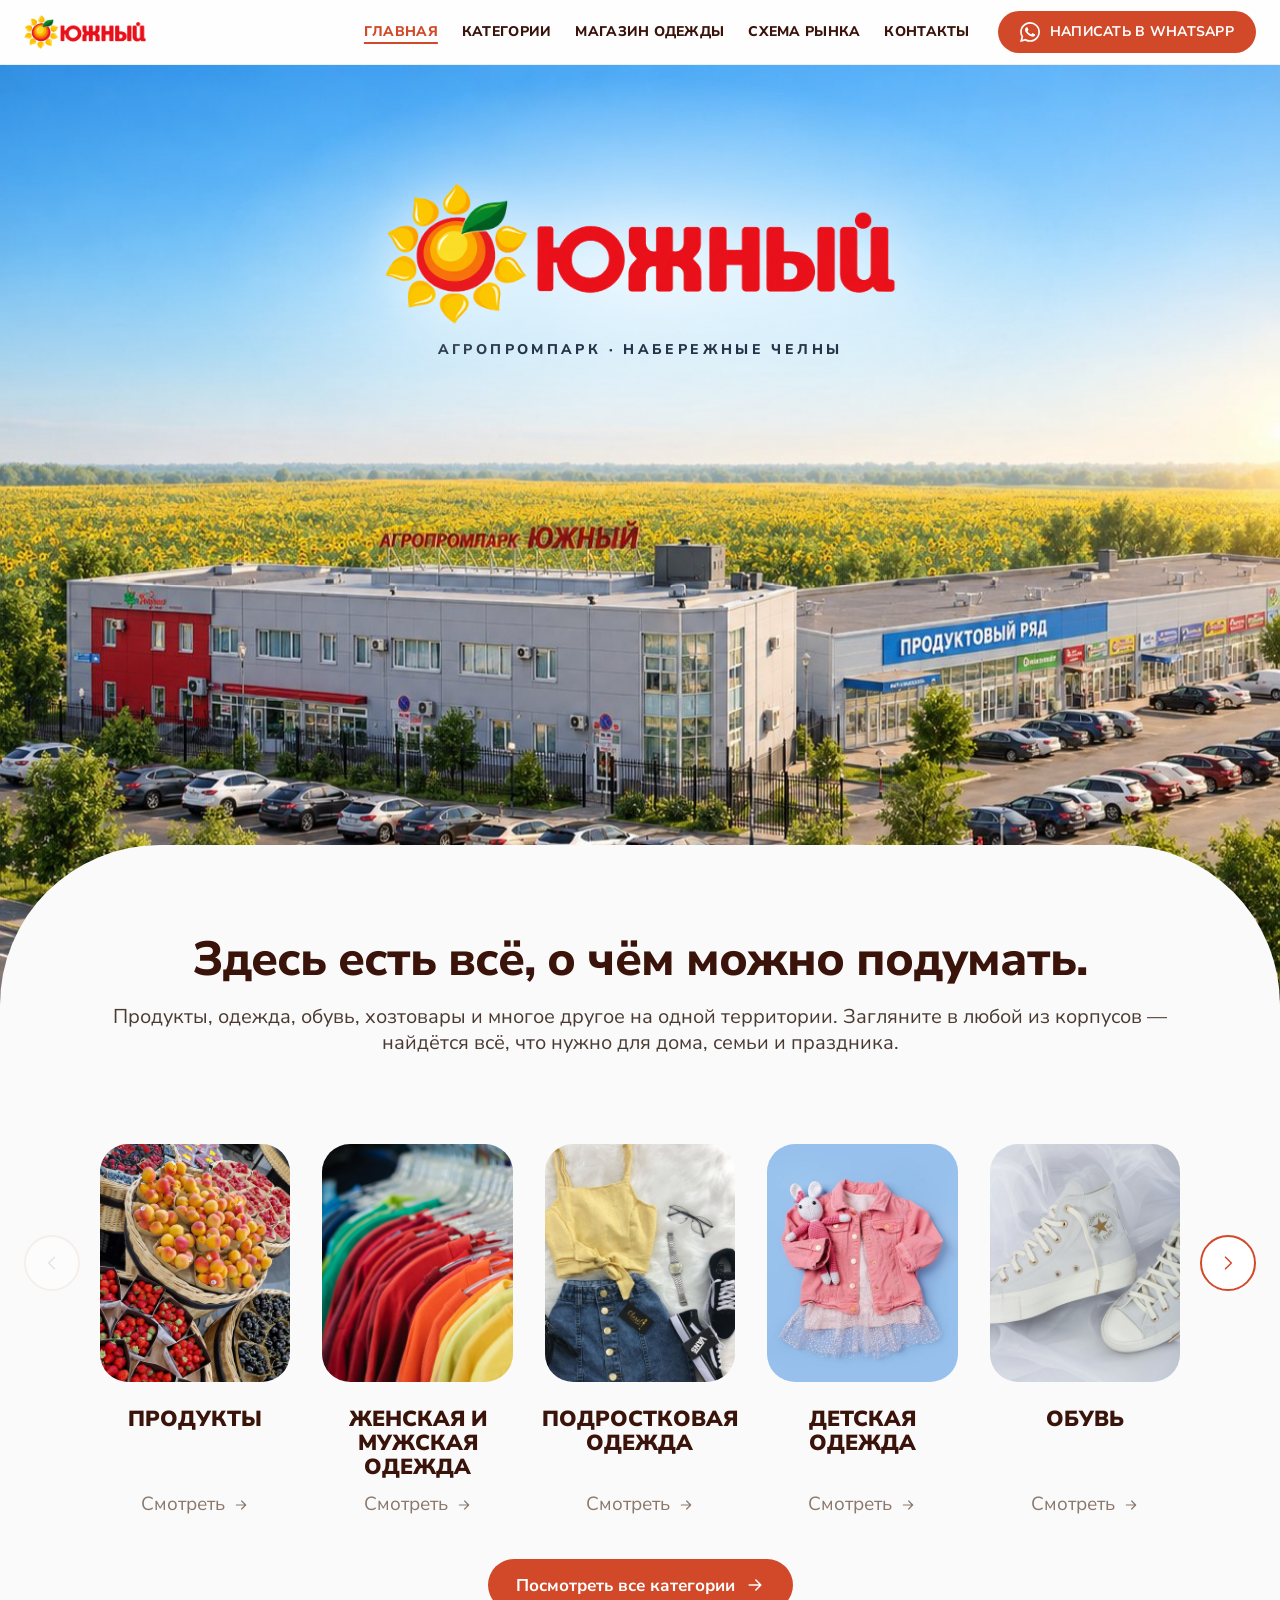
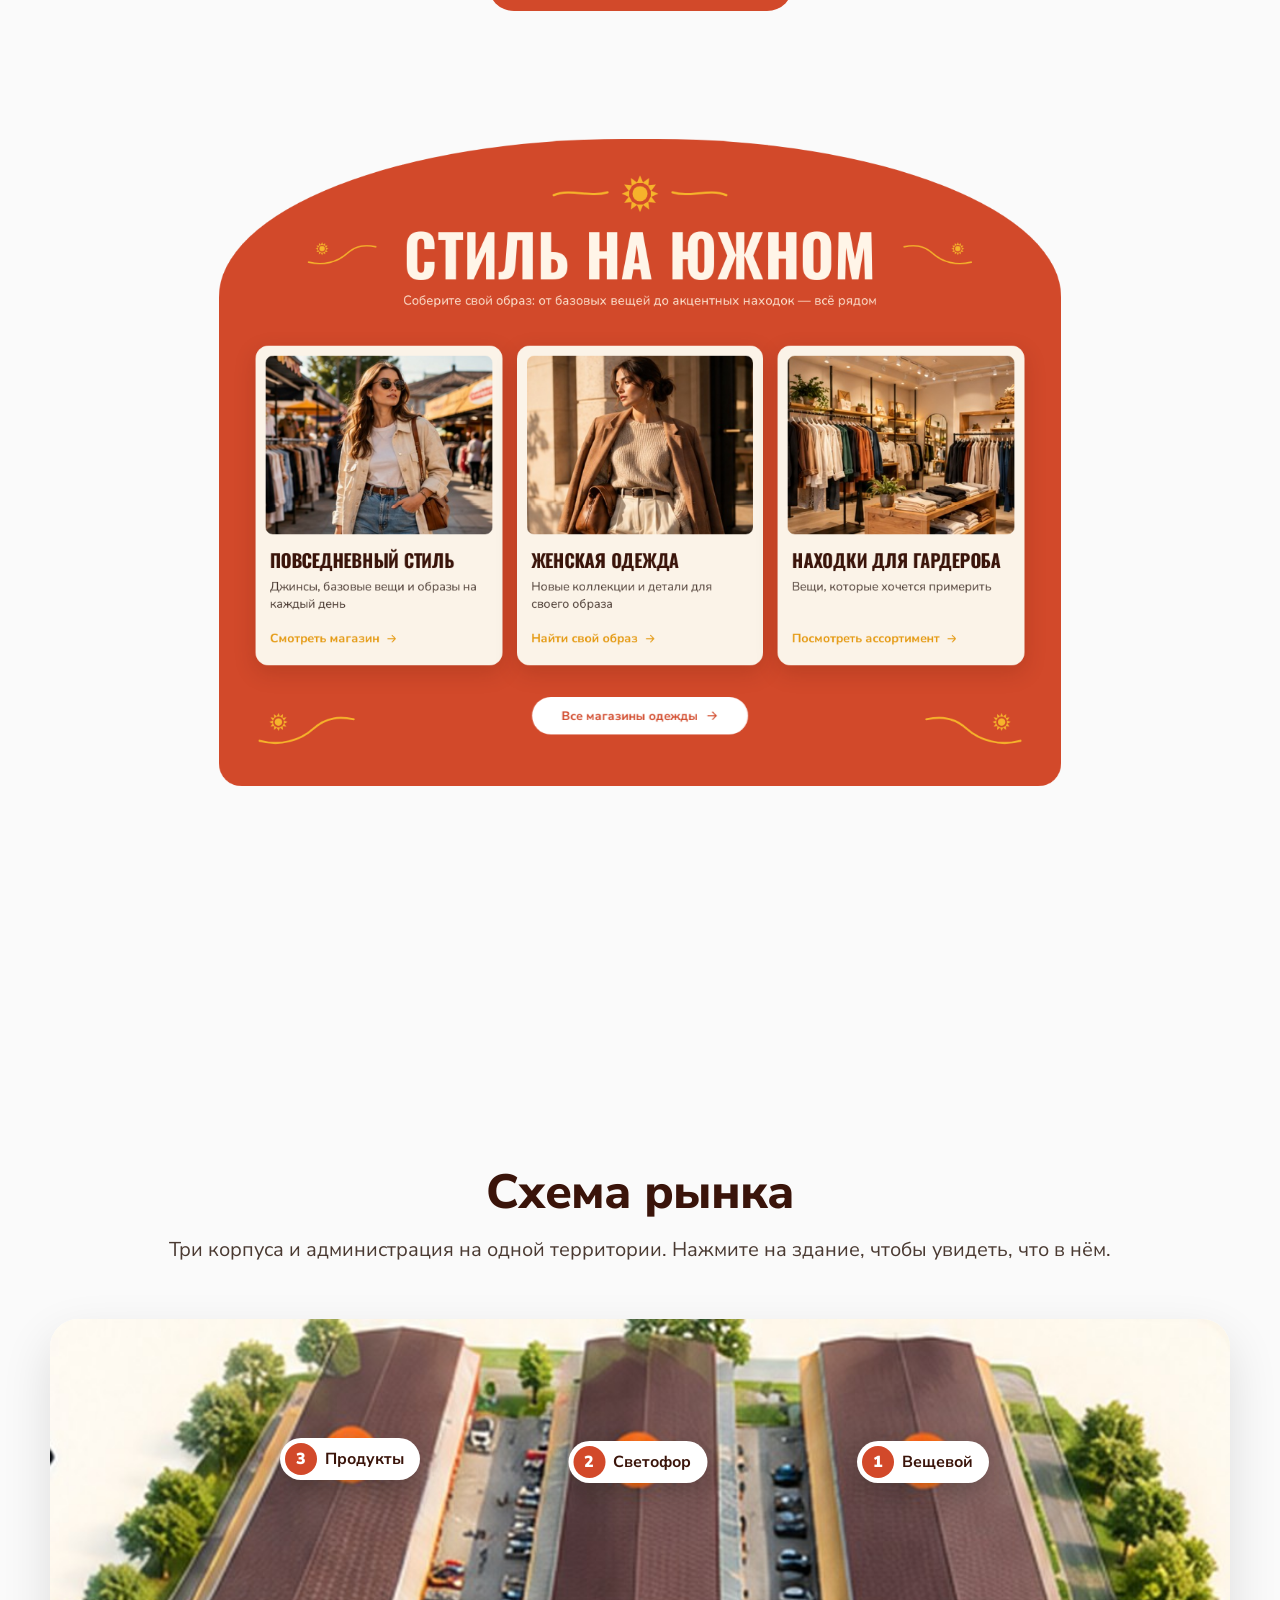
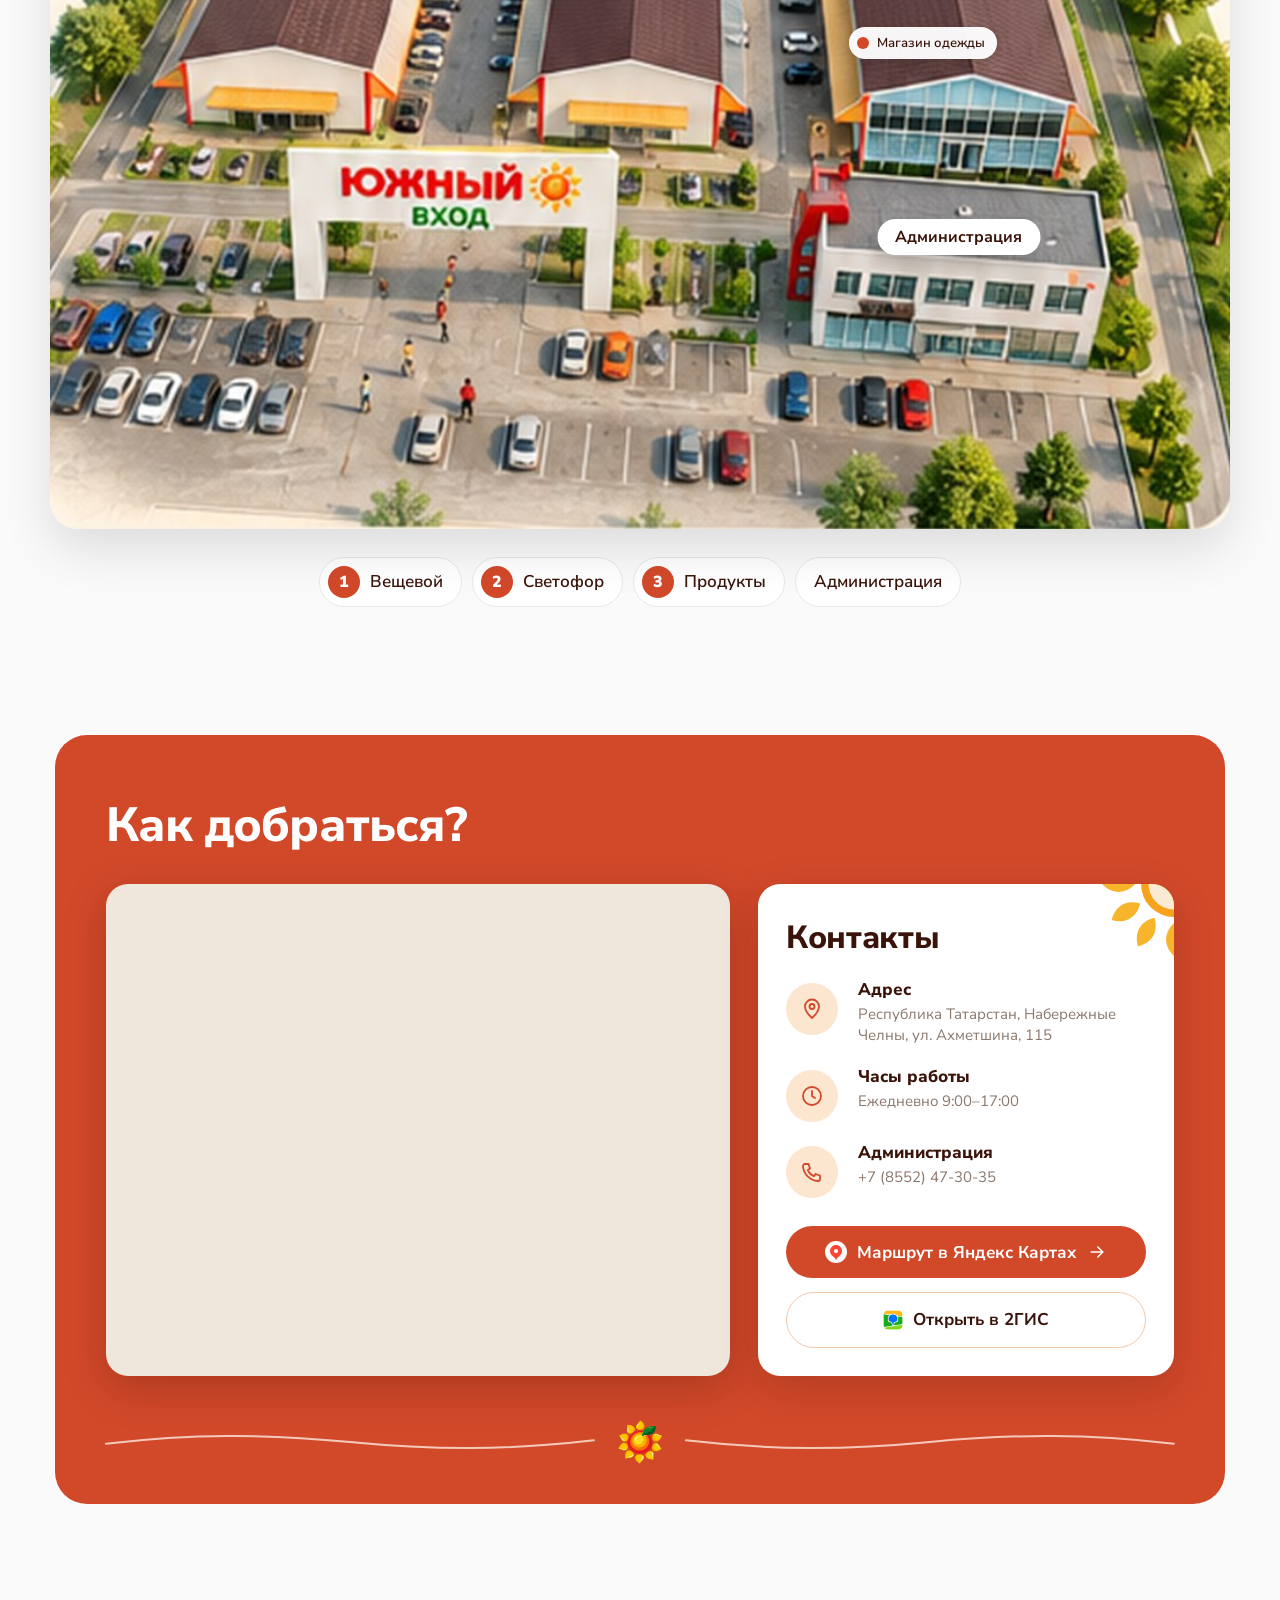
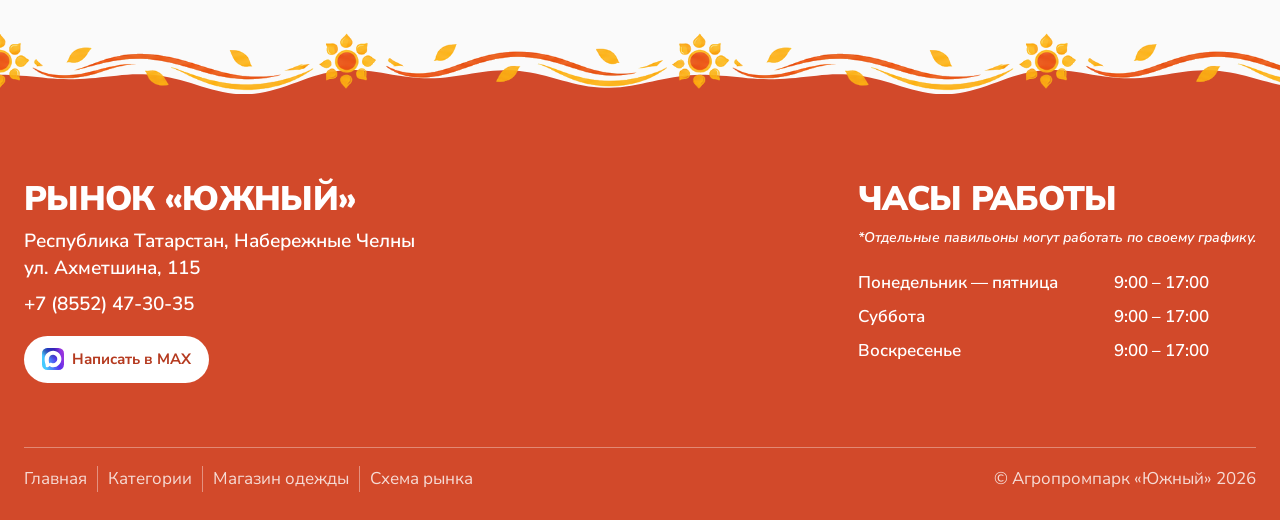
==== index.html @ 0c0ca382 "Сайт рынка «Южный»: главная, категории, магазин одежды Co-Authored-By: Claude Opus 5.5 <noreply@anth" ====
<!doctype html>
<html lang="ru" class="no-js">
<head>
  <meta charset="utf-8">
  <meta name="viewport" content="width=device-width, initial-scale=1, viewport-fit=cover">
  <title>Рынок «Южный» — Набережные Челны</title>
  <meta name="description" content="Агропромпарк «Южный»: продукты, одежда, обувь и хозтовары. Набережные Челны, ул. Ахметшина, 115. Ежедневно 9:00–17:00.">
  <meta name="theme-color" content="#FFFFFF">
  <link rel="icon" href="assets/img/favicon.png">
  <link rel="preconnect" href="https://fonts.googleapis.com">
  <link rel="preconnect" href="https://fonts.gstatic.com" crossorigin>
  <link href="https://fonts.googleapis.com/css2?family=Nunito+Sans:wght@400;600;700;800;900&family=Oswald:wght@600;700&display=swap" rel="stylesheet">
  <link rel="stylesheet" href="assets/css/style.css">
  <link rel="stylesheet" href="assets/css/mh.css">
</head>
<body data-page="index">

<svg width="0" height="0" style="position:absolute" aria-hidden="true">
  <symbol id="i-pin" viewBox="0 0 24 24"><path d="M12 21s-7-6.2-7-11.5A7 7 0 0 1 19 9.5C19 14.8 12 21 12 21Z"/><circle cx="12" cy="9.5" r="2.5"/></symbol>
  <symbol id="i-clock" viewBox="0 0 24 24"><circle cx="12" cy="12" r="9"/><path d="M12 7v5l3 2"/></symbol>
  <symbol id="i-phone" viewBox="0 0 24 24"><path d="M5 4h3.5l1.5 4.5-2.2 1.4a11 11 0 0 0 6.3 6.3l1.4-2.2L20 15.5V19a2 2 0 0 1-2 2A16 16 0 0 1 3 6a2 2 0 0 1 2-2Z"/></symbol>
  <symbol id="i-menu" viewBox="0 0 24 24"><path d="M4 7h16M4 12h16M4 17h16"/></symbol>
  <symbol id="i-close" viewBox="0 0 24 24"><path d="M6 6l12 12M18 6 6 18"/></symbol>
  <symbol id="i-hanger" viewBox="0 0 24 24"><path d="M12 7.5a2 2 0 1 1 2-2c0 1.2-2 1.6-2 3.2v.3M12 9l-8.4 6.3a1.5 1.5 0 0 0 .9 2.7h15a1.5 1.5 0 0 0 .9-2.7L12 9Z"/></symbol>
  <symbol id="i-arrow" viewBox="0 0 24 24"><path d="M5 12h14M13 6l6 6-6 6"/></symbol>
  <symbol id="i-route" viewBox="0 0 24 24"><circle cx="6" cy="18" r="2.5"/><circle cx="18" cy="6" r="2.5"/><path d="M8.5 18H15a3 3 0 0 0 0-6H9a3 3 0 0 1 0-6h6.5"/></symbol>
  <symbol id="i-chev-l" viewBox="0 0 24 24"><path d="M15 5l-7 7 7 7"/></symbol>
  <symbol id="i-chev-r" viewBox="0 0 24 24"><path d="M9 5l7 7-7 7"/></symbol>
  <symbol id="i-chev-d" viewBox="0 0 24 24"><path d="M5 9l7 7 7-7"/></symbol>
  <symbol id="i-tape" viewBox="0 0 24 24"><path d="M3 9a6 4 0 0 1 12 0v6H9a6 4 0 0 1-6-4V9Z"/><ellipse cx="9" cy="9" rx="2.5" ry="1.5"/><path d="M15 12h6v3h-6M18 12v1.5"/></symbol>
  <symbol id="i-calendar" viewBox="0 0 24 24"><rect x="3.5" y="5" width="17" height="15" rx="3"/><path d="M3.5 10h17M8 3v4M16 3v4M9.5 15l2 2 3.5-3.5"/></symbol>
  <symbol id="i-wa" viewBox="0 0 24 24"><path d="M17.47 14.38c-.3-.15-1.76-.87-2.03-.97-.27-.1-.47-.15-.67.15-.2.3-.77.97-.94 1.16-.17.2-.35.22-.64.08-.3-.15-1.26-.47-2.39-1.48-.88-.79-1.48-1.76-1.65-2.06-.17-.3-.02-.46.13-.6.13-.14.3-.35.45-.52.15-.18.2-.3.3-.5.1-.2.05-.37-.03-.52-.07-.15-.67-1.61-.92-2.2-.24-.58-.49-.5-.67-.51h-.57c-.2 0-.52.07-.8.37-.27.3-1.04 1.02-1.04 2.48s1.07 2.88 1.21 3.07c.15.2 2.1 3.2 5.08 4.49.71.3 1.26.49 1.7.63.71.22 1.36.2 1.87.12.57-.09 1.76-.72 2-1.42.25-.69.25-1.29.18-1.41-.08-.13-.27-.2-.57-.35M12.05 21.79h-.01a9.87 9.87 0 0 1-5.03-1.38l-.36-.21-3.74.98 1-3.65-.24-.37a9.86 9.86 0 0 1-1.51-5.26c0-5.45 4.44-9.88 9.89-9.88 2.64 0 5.12 1.03 6.99 2.9a9.83 9.83 0 0 1 2.89 6.99c0 5.45-4.44 9.88-9.88 9.88m8.41-18.3A11.82 11.82 0 0 0 12.05 0C5.5 0 .16 5.34.16 11.89c0 2.1.55 4.14 1.59 5.95L.06 24l6.3-1.65a11.88 11.88 0 0 0 5.68 1.45h.01c6.55 0 11.89-5.34 11.89-11.9 0-3.17-1.24-6.16-3.48-8.4Z"/></symbol>
  <!-- Орнамент «солнце + волна» для блока «Стиль на Южном» -->
  <symbol id="d-sun-s" viewBox="-20 -20 40 40"><g fill="currentColor"><circle r="7"/><g id="d-ray"><path d="M0-17 3-10h-6Z"/></g><use href="#d-ray" transform="rotate(30)"/><use href="#d-ray" transform="rotate(60)"/><use href="#d-ray" transform="rotate(90)"/><use href="#d-ray" transform="rotate(120)"/><use href="#d-ray" transform="rotate(150)"/><use href="#d-ray" transform="rotate(180)"/><use href="#d-ray" transform="rotate(210)"/><use href="#d-ray" transform="rotate(240)"/><use href="#d-ray" transform="rotate(270)"/><use href="#d-ray" transform="rotate(300)"/><use href="#d-ray" transform="rotate(330)"/></g></symbol>
<symbol id="d-cz-sun" viewBox="-100 -100 200 200"><circle r="44" fill="#F7A21B"/><circle r="34" fill="#FBEAD3"/><path id="cz-p" d="M0-96c13 12 15 30 0 44-15-14-13-32 0-44Z" fill="#F7B52B"/><use href="#cz-p" transform="rotate(30)"/><use href="#cz-p" transform="rotate(60)"/><use href="#cz-p" transform="rotate(90)"/><use href="#cz-p" transform="rotate(120)"/><use href="#cz-p" transform="rotate(150)"/><use href="#cz-p" transform="rotate(180)"/><use href="#cz-p" transform="rotate(210)"/><use href="#cz-p" transform="rotate(240)"/><use href="#cz-p" transform="rotate(270)"/><use href="#cz-p" transform="rotate(300)"/><use href="#cz-p" transform="rotate(330)"/></symbol>
  <symbol id="d-orn-top" viewBox="0 0 260 80"><g fill="none" stroke="currentColor" stroke-width="3" stroke-linecap="round"><path d="M10 42c25-10 50 4 75-4"/><path d="M175 38c25 8 50-6 75 4"/></g><use href="#d-sun-s" x="100" y="10" width="60" height="60"/></symbol>
  <symbol id="d-orn-side" viewBox="0 0 160 60"><path d="M10 48c30 8 60 0 80-18s40-18 60-14" fill="none" stroke="currentColor" stroke-width="3" stroke-linecap="round"/><use href="#d-sun-s" x="22" y="4" width="32" height="32"/></symbol>
</svg>
<!-- Шапка как у Markthal: белая полоса, логотип на плашке свисает вниз, меню капсом, одна оранжевая кнопка -->
<header class="mh-header">
  <div class="mh-bar">
    <a class="mh-logo" href="index.html" aria-label="Рынок «Южный» — на главную"><img src="assets/img/logo.png" alt="Южный" width="1200" height="335"></a>
    <nav class="mh-nav" aria-label="Основное меню">
      <a href="index.html" data-page="index">Главная</a>
      <a href="kategorii.html" data-page="kategorii">Категории</a>
      <a href="magazin.html" data-page="magazin">Магазин одежды</a>
      <a href="index.html#shema">Схема рынка</a>
      <a href="#kontakty">Контакты</a>
    </nav>
    <a class="mh-btn mh-btn-orange mh-header-cta" data-wa href="#"><svg class="i i-fill"><use href="#i-wa"/></svg>Написать в WhatsApp</a>
    <button class="burger" type="button" aria-label="Открыть меню" aria-expanded="false" aria-controls="menu"><svg class="i"><use href="#i-menu"/></svg></button>
  </div>
</header>

<div class="menu" id="menu" aria-hidden="true">
  <div class="menu-panel">
    <div class="menu-top">
      <a class="logo" href="index.html"><img src="assets/img/logo.png" alt="Южный" width="1200" height="335"></a>
      <button class="burger" style="display:grid" type="button" data-close aria-label="Закрыть меню"><svg class="i"><use href="#i-close"/></svg></button>
    </div>
    <nav aria-label="Меню">
      <a href="index.html" data-page="index">Главная</a>
      <a href="kategorii.html" data-page="kategorii">Категории</a>
      <a href="magazin.html" data-page="magazin">Магазин одежды</a>
      <a href="index.html#shema">Схема рынка</a>
      <a href="#kontakty">Контакты</a>
    </nav>
    <a class="mh-btn mh-btn-orange" data-wa href="#"><svg class="i i-fill"><use href="#i-wa"/></svg>Написать в WhatsApp</a>
  </div>
</div>
<main>
  <!-- Хиро 800px, как у Markthal -->
  <section class="mh-hero">
    <h1 class="sr-only">Рынок «Южный» — Набережные Челны</h1>
    <img src="assets/img/hero.jpg" alt="Агропромпарк «Южный»: здания рынка, парковка и поле подсолнухов" width="1254" height="1254" fetchpriority="high">
    <div class="mh-hero-content">
      <img class="mh-hero-logo" src="assets/img/logo.png" alt="Рынок «Южный»" width="1200" height="335">
      <p class="mh-hero-caption">Агропромпарк · Набережные Челны</p>
    </div>
  </section>

  <!-- Белый лист с закруглёнными краями наезжает на фото -->
  <div class="mh-sheet">
    <section class="mh-intro">
      <h2 class="mh-title">Здесь есть всё, о чём можно подумать.</h2>
      <p class="mh-lead">Продукты, одежда, обувь, хозтовары и многое другое на одной территории. Загляните в любой из корпусов — найдётся всё, что нужно для дома, семьи и праздника. <!-- TODO: заменить текст-заглушку --></p>
    </section>

    <!-- Категории: 5 в ряд, на телефоне — карусель со счётчиком -->
    <section class="mh-cats-wrap">
      <div class="mh-cats-row">
        <button class="mh-round mh-side mh-side-l" type="button" data-mh-prev aria-label="Назад"><svg class="i"><use href="#i-chev-l"/></svg></button>
        <div class="mh-cats" data-mh-carousel>
          <a class="mh-cat" href="kategorii.html"><span class="mh-cat-img"><img src="assets/img/cat/produkty.jpg" alt="" loading="lazy"></span><b>Продукты</b><small>Смотреть<svg class="i"><use href="#i-arrow"/></svg></small></a>
          <a class="mh-cat" href="magazin.html"><span class="mh-cat-img"><img src="assets/img/cat/odezhda.jpg" alt="" loading="lazy"></span><b>Женская и мужская одежда</b><small>Смотреть<svg class="i"><use href="#i-arrow"/></svg></small></a>
          <a class="mh-cat" href="kategorii.html"><span class="mh-cat-img"><img src="assets/img/cat/podrostkovaya.jpg" alt="" loading="lazy"></span><b>Подростковая одежда</b><small>Смотреть<svg class="i"><use href="#i-arrow"/></svg></small></a>
          <a class="mh-cat" href="kategorii.html"><span class="mh-cat-img"><img src="assets/img/cat/detskaya.jpg" alt="" loading="lazy"></span><b>Детская одежда</b><small>Смотреть<svg class="i"><use href="#i-arrow"/></svg></small></a>
          <a class="mh-cat" href="kategorii.html"><span class="mh-cat-img"><img src="assets/img/cat/obuv.jpg" alt="" loading="lazy"></span><b>Обувь</b><small>Смотреть<svg class="i"><use href="#i-arrow"/></svg></small></a>
          <a class="mh-cat" href="kategorii.html"><span class="mh-cat-img"><img src="assets/img/cat/tyuli.jpg" alt="" loading="lazy"></span><b>Тюли и шторы</b><small>Смотреть<svg class="i"><use href="#i-arrow"/></svg></small></a>
          <a class="mh-cat" href="kategorii.html"><span class="mh-cat-img"><img src="assets/img/cat/hoztovary.jpg" alt="" loading="lazy"></span><b>Хозтовары и бытовая химия</b><small>Смотреть<svg class="i"><use href="#i-arrow"/></svg></small></a>
          <a class="mh-cat" href="kategorii.html"><span class="mh-cat-img"><img src="assets/img/cat/elektro.jpg" alt="" loading="lazy"></span><b>Электроника</b><small>Смотреть<svg class="i"><use href="#i-arrow"/></svg></small></a>
          <a class="mh-cat" href="kategorii.html"><span class="mh-cat-img"><img src="assets/img/cat/instrumenty.jpg" alt="" loading="lazy"></span><b>Инструменты</b><small>Смотреть<svg class="i"><use href="#i-arrow"/></svg></small></a>
          <a class="mh-cat" href="kategorii.html"><span class="mh-cat-img"><img src="assets/img/cat/voentorg.jpg" alt="" loading="lazy"></span><b>Военторг</b><small>Смотреть<svg class="i"><use href="#i-arrow"/></svg></small></a>
          <a class="mh-cat" href="kategorii.html"><span class="mh-cat-img"><img src="assets/img/cat/turetskoe.jpg" alt="" loading="lazy"></span><b>Турецкая бытовая химия</b><small>Смотреть<svg class="i"><use href="#i-arrow"/></svg></small></a>
          <a class="mh-cat" href="kategorii.html"><span class="mh-cat-img"><img src="assets/img/cat/igrushki.jpg" alt="" loading="lazy"></span><b>Игрушки</b><small>Смотреть<svg class="i"><use href="#i-arrow"/></svg></small></a>
          <a class="mh-cat" href="kategorii.html"><span class="mh-cat-img"><img src="assets/img/cat/kombikorm.jpg" alt="" loading="lazy"></span><b>Комбикорм</b><small>Смотреть<svg class="i"><use href="#i-arrow"/></svg></small></a>
        </div>
        <button class="mh-round mh-side mh-side-r mh-round-on" type="button" data-mh-next aria-label="Вперёд"><svg class="i"><use href="#i-chev-r"/></svg></button>
      </div>
      <div class="mh-pager">
        <button class="mh-round" type="button" data-mh-prev aria-label="Назад"><svg class="i"><use href="#i-chev-l"/></svg></button>
        <span class="mh-count"><b data-mh-now>01</b><i></i><span data-mh-total>13</span></span>
        <button class="mh-round mh-round-on" type="button" data-mh-next aria-label="Вперёд"><svg class="i"><use href="#i-chev-r"/></svg></button>
      </div>
      <div class="mh-center"><a class="mh-btn mh-btn-orange" href="kategorii.html">Посмотреть все категории<svg class="i"><use href="#i-arrow"/></svg></a></div>
    </section>

    <!-- Магазин одежды в оранжевой арке (как блок Food News) -->
    <section class="mh-arch-wrap">
      <div class="mh-arch st-arch">
        <svg class="st-orn st-orn-top" viewBox="0 0 260 80" aria-hidden="true"><use href="#d-orn-top"/></svg>
        <svg class="st-orn st-bl" viewBox="0 0 160 60" aria-hidden="true"><use href="#d-orn-side"/></svg>
        <svg class="st-orn st-br" viewBox="0 0 160 60" aria-hidden="true"><use href="#d-orn-side"/></svg>
        <div class="st-head">
          <svg class="st-side" viewBox="0 0 160 60" aria-hidden="true"><use href="#d-orn-side"/></svg>
          <h2 class="st-title">Стиль на Южном</h2>
          <svg class="st-side st-flip" viewBox="0 0 160 60" aria-hidden="true"><use href="#d-orn-side"/></svg>
        </div>
        <p class="st-sub">Соберите свой образ: от базовых вещей до акцентных находок — всё рядом</p>
        <div class="st-cards">
          <a class="st-card" href="magazin.html">
            <img src="assets/img/style-1.jpg" alt="Девушка в джинсах и светлой куртке на рынке" loading="lazy">
            <h3>Повседневный стиль</h3>
            <p>Джинсы, базовые вещи и образы на каждый день</p>
            <span>Смотреть магазин<svg class="i"><use href="#i-arrow"/></svg></span>
          </a>
          <a class="st-card" href="magazin.html">
            <img src="assets/img/style-2.jpg" alt="Девушка в бежевом свитере и пальто" loading="lazy">
            <h3>Женская одежда</h3>
            <p>Новые коллекции и детали для своего образа</p>
            <span>Найти свой образ<svg class="i"><use href="#i-arrow"/></svg></span>
          </a>
          <a class="st-card" href="magazin.html">
            <img src="assets/img/style-3.jpg" alt="Вешалки с одеждой в магазине" loading="lazy">
            <h3>Находки для гардероба</h3>
            <p>Вещи, которые хочется примерить</p>
            <span>Посмотреть ассортимент<svg class="i"><use href="#i-arrow"/></svg></span>
          </a>
        </div>
        <div class="mh-center"><a class="mh-btn mh-btn-white" href="magazin.html">Все магазины одежды<svg class="i"><use href="#i-arrow"/></svg></a></div>
      </div>
    </section>

    <!-- Схема рынка -->
    <section class="mh-scheme" id="shema">
      <h2 class="mh-title">Схема рынка</h2>
      <p class="mh-lead">Три корпуса и администрация на одной территории. Нажмите на здание, чтобы увидеть, что в нём.</p>
      <div class="scheme-map">
        <img src="assets/img/scheme.jpg" alt="Схема рынка «Южный»: три корпуса, администрация, вход и парковка" width="1020" height="700" loading="lazy">
        <button class="pin" type="button" data-b="c3" style="left:25.4%;top:17.3%"><span class="num">3</span><span class="t">Продукты</span></button>
        <button class="pin" type="button" data-b="c2" style="left:49.8%;top:17.6%"><span class="num">2</span><span class="t">Светофор</span></button>
        <button class="pin" type="button" data-b="c1" style="left:74%;top:17.7%"><span class="num">1</span><span class="t">Вещевой</span></button>
        <button class="pin pin-adm" type="button" data-b="adm" style="left:77%;top:64%"><span class="t">Администрация</span></button>
        <span class="spot" style="left:74%;top:40%">Магазин одежды</span>
      </div>
      <div class="scheme-list" role="group" aria-label="Здания">
        <button type="button" data-b="c1"><span class="num">1</span>Вещевой</button>
        <button type="button" data-b="c2"><span class="num">2</span>Светофор</button>
        <button type="button" data-b="c3"><span class="num">3</span>Продукты</button>
        <button type="button" data-b="adm">Администрация</button>
      </div>
    </section>

    <!-- Как добраться: карта Яндекса + карточка контактов -->
    <section class="rt" id="kak-dobratsya">
      <div class="rt-head">
        <div>
          <h2 class="mh-title">Как добраться?</h2>
        </div>
      </div>
      <div class="rt-grid">
        <div class="rt-map">
          <iframe src="https://yandex.ru/map-widget/v1/?ll=52.408211%2C55.721179&amp;z=15&amp;pt=52.408211%2C55.721179%2Cpm2rdl" title="Агропромпарк «Южный» на Яндекс Картах" loading="lazy" allowfullscreen></iframe>
        </div>
        <div class="rt-card">
          <svg class="rt-card-sun" aria-hidden="true"><use href="#d-cz-sun"/></svg>
          <h3>Контакты</h3>
          <ul class="rt-list">
            <li><span class="ic"><svg class="i"><use href="#i-pin"/></svg></span><div><b>Адрес</b><span>Республика Татарстан, Набережные Челны, ул.&nbsp;Ахметшина, 115</span></div></li>
            <li><span class="ic"><svg class="i"><use href="#i-clock"/></svg></span><div><b>Часы работы</b><span>Ежедневно 9:00–17:00</span></div></li>
            <li><span class="ic"><svg class="i"><use href="#i-phone"/></svg></span><div><b>Администрация</b><a href="tel:+78552473035">+7 (8552) 47-30-35</a></div></li>
          </ul>
          <a class="mh-btn mh-btn-orange rt-btn" href="https://yandex.ru/maps/?mode=routes&amp;rtt=auto&amp;rtext=~%D0%9D%D0%B0%D0%B1%D0%B5%D1%80%D0%B5%D0%B6%D0%BD%D1%8B%D0%B5%20%D0%A7%D0%B5%D0%BB%D0%BD%D1%8B%2C%20%D1%83%D0%BB%D0%B8%D1%86%D0%B0%20%D0%90%D1%85%D0%BC%D0%B5%D1%82%D1%88%D0%B8%D0%BD%D0%B0%2C%20115" target="_blank" rel="noopener"><img class="brand-ic" src="assets/img/brand/yandex-maps.svg" alt="" width="20" height="20">Маршрут в Яндекс Картах<svg class="i"><use href="#i-arrow"/></svg></a>
          <a class="rt-btn rt-btn-line" href="https://2gis.ru/nabchelny/firm/4081915443560633" target="_blank" rel="noopener"><img class="brand-ic" src="assets/img/brand/2gis.png" alt="" width="20" height="20">Открыть в 2ГИС</a>
        </div>
      </div>
      <div class="rt-divider" aria-hidden="true"><svg viewBox="0 0 400 24" preserveAspectRatio="none"><path d="M0 14C70 2 130 2 200 12S330 22 400 10" fill="none" stroke="currentColor" stroke-width="2" stroke-linecap="round" vector-effect="non-scaling-stroke"/></svg><img src="assets/img/sun.png" alt="" width="56" height="56"><svg class="flip" viewBox="0 0 400 24" preserveAspectRatio="none"><path d="M0 14C70 2 130 2 200 12S330 22 400 10" fill="none" stroke="currentColor" stroke-width="2" stroke-linecap="round" vector-effect="non-scaling-stroke"/></svg></div>
    </section>
  </div>

  <dialog class="sheet" id="building" aria-labelledby="building-title">
    <button class="sheet-close" type="button" data-close-sheet aria-label="Закрыть"><svg class="i"><use href="#i-close"/></svg></button>
    <img data-sc="photo" src="assets/img/buildings/korpus-1.jpg" alt="">
    <div class="sheet-body">
      <h3 id="building-title" data-sc="title"></h3>
      <p data-sc="text"></p>
      <div class="tags" data-sc="tags"></div>
      <a class="btn btn-primary" href="magazin.html" data-sc="action">Магазин одежды<svg class="i"><use href="#i-arrow"/></svg></a>
    </div>
  </dialog>
</main>
<!-- Футер: раскладка как у Markthal, стиль — жёлтый с рваным краем -->
<footer class="mh-footer" id="kontakty">
  <div class="mh-wave" aria-hidden="true"></div><div class="mh-orn" aria-hidden="true"></div>
  <div class="mh-footer-in">
    <div class="mh-footer-main">
      <div class="mh-footer-brand">
        <div>
          <h2>Рынок «Южный»</h2>
          <p>Республика Татарстан, Набережные Челны<br>ул. Ахметшина, 115</p>
          <p><a href="tel:+78552473035">+7 (8552) 47-30-35</a></p>
          <div class="mh-footer-links">
            <!-- TODO: ссылка на канал или чат рынка в MAX -->
            <a href="#"><img class="brand-ic brand-max" src="assets/img/brand/max.svg" alt="" width="22" height="22">Написать в MAX</a>
          </div>
        </div>
      </div>
      <div class="mh-hours">
        <h2>Часы работы</h2>
        <p class="note">*Отдельные павильоны могут работать по своему графику.</p>
        <table>
          <tr><td>Понедельник — пятница</td><td>9:00 – 17:00</td></tr>
          <tr><td>Суббота</td><td>9:00 – 17:00</td></tr>
          <tr><td>Воскресенье</td><td>9:00 – 17:00</td></tr>
        </table>
      </div>
    </div>
    <div class="mh-footer-bottom">
      <nav aria-label="Меню в подвале"><a href="index.html">Главная</a><a href="kategorii.html">Категории</a><a href="magazin.html">Магазин одежды</a><a href="index.html#shema">Схема рынка</a></nav>
      <span>© Агропромпарк «Южный» 2026</span>
    </div>
  </div>
</footer>

<script src="assets/js/app.js" defer></script>
<script src="assets/js/mh.js" defer></script>
</body>
</html>
---- assets/css/style.css ----
/* ============================================================
   Южный — общий стиль для главной и магазина
   Идея оформления: «Южный» = солнце + поле подсолнухов + арка входа.
   Весь декор строится из этих трёх мотивов. Цвета — только из :root.
   ============================================================ */
:root {
  /* Палитра из логотипа и схемы рынка */
  --bg: #FFF8EE;          /* крем — основной фон */
  --sand: #F7EAD8;        /* песок — полоса «поле» */
  --surface: #FFFFFF;
  --peach: #FCEBD8;
  --peach-2: #FFF1E3;
  --ink: #241811;         /* тёплый почти чёрный */
  --choco: #2B1C14;       /* тёмная полоса */
  --brown: #7A3E2B;       /* крыши корпусов */
  --muted: #6F655C;
  --line: #EEE2D3;
  --orange: #F26A1F;      /* главный акцент: кнопки */
  --orange-d: #DB5A12;
  --sun: #F7B52B;         /* жёлтый лепестков */
  --red: #E31E24;         /* красный логотипа — только в логотипе */
  --green: #2E9B4A;       /* лист */
  --green-bg: #E6F3E1;
  --closed: #9A8F85;

  --r-lg: 28px;
  --r: 22px;
  --pill: 999px;
  --shadow: 0 10px 30px rgba(92, 56, 20, .08);
  --shadow-lg: 0 20px 50px rgba(92, 56, 20, .14);

  --wrap: 1320px;
  --gutter: 24px;
  --section: clamp(64px, 8vw, 120px);

  --f-head: "Nunito", system-ui, sans-serif;
  --f-body: "Onest", system-ui, sans-serif;
  --spring: cubic-bezier(.34, 1.56, .64, 1);
  --ease: cubic-bezier(.22, .8, .24, 1);

  /* Узор «ряды поля»: волнистые линии, как борозды подсолнечного поля */
  --field: url("data:image/svg+xml,%3Csvg xmlns='http://www.w3.org/2000/svg' width='260' height='44'%3E%3Cpath d='M0 22c43-14 87-14 130 0s87 14 130 0' fill='none' stroke='%23E8D0AE' stroke-width='1.4'/%3E%3C/svg%3E");
  --field-dark: url("data:image/svg+xml,%3Csvg xmlns='http://www.w3.org/2000/svg' width='260' height='44'%3E%3Cpath d='M0 22c43-14 87-14 130 0s87 14 130 0' fill='none' stroke='%23412A1E' stroke-width='1.4'/%3E%3C/svg%3E");
  /* Узор «семечки»: россыпь лепестков солнца из логотипа */
  --seeds: url("data:image/svg+xml,%3Csvg xmlns='http://www.w3.org/2000/svg' width='120' height='120'%3E%3Cg fill='none' stroke='%23F3C9A3' stroke-width='1.3'%3E%3Cpath d='M30 14c5 6 6 14 0 22-6-8-5-16 0-22Z'/%3E%3Cpath d='M90 74c5 6 6 14 0 22-6-8-5-16 0-22Z' transform='rotate(40 90 85)'/%3E%3Cpath d='M86 18c5 6 6 14 0 22-6-8-5-16 0-22Z' transform='rotate(-60 86 29)'/%3E%3Cpath d='M26 78c5 6 6 14 0 22-6-8-5-16 0-22Z' transform='rotate(100 26 89)'/%3E%3C/g%3E%3C/svg%3E");
}

*, *::before, *::after { box-sizing: border-box; }
html { scroll-behavior: smooth; -webkit-text-size-adjust: 100%; }
body {
  margin: 0; background: var(--bg); color: var(--ink);
  font: 400 17px/1.55 var(--f-body);
  -webkit-font-smoothing: antialiased; overflow-x: hidden;
}
img { display: block; max-width: 100%; }
a { color: inherit; text-decoration: none; }
button { font: inherit; color: inherit; cursor: pointer; border: 0; background: none; }
:focus-visible { outline: 3px solid var(--orange); outline-offset: 3px; border-radius: 8px; }

.wrap { position: relative; width: 100%; max-width: calc(var(--wrap) + var(--gutter) * 2); margin: 0 auto; padding: 0 var(--gutter); }
.section { padding: var(--section) 0 0; scroll-margin-top: 96px; }

/* ---------- Полосы во всю ширину экрана: заполняют поля на больших мониторах ---------- */
.band { position: relative; overflow: hidden; margin-top: var(--section); padding: var(--section) 0; scroll-margin-top: 60px; }
.band-field { background: linear-gradient(var(--bg), rgba(255, 248, 238, 0) 140px), var(--field) center top / 260px 44px, var(--sand); }
.band-dark { background: var(--field-dark) center top / 260px 44px, var(--choco); color: #FBEFE2; }
.band-dark .sub { color: #CDB9A6; }
.band-dark + .section, .band-field + .section { padding-top: var(--section); }

/* Солнце из логотипа, нарисованное линией, медленно вращается за краем полосы */
.sun-deco { position: absolute; width: clamp(360px, 42vw, 720px); height: clamp(360px, 42vw, 720px); pointer-events: none; animation: spin 140s linear infinite; }
.sun-left { left: clamp(-360px, -18vw, -180px); top: 4%; color: rgba(242, 106, 31, .22); }
.sun-right { right: clamp(-360px, -18vw, -180px); bottom: -6%; color: rgba(247, 181, 43, .16); }
@keyframes spin { to { rotate: 360deg; } }

/* ---------- Типографика ---------- */
h1, h2, h3 { font-family: var(--f-head); font-weight: 900; letter-spacing: -.02em; margin: 0; line-height: 1.05; }
h1 { font-size: clamp(42px, 6.2vw, 80px); }
h2 { font-size: clamp(32px, 4.4vw, 68px); }
h3 { font-size: 19px; font-weight: 800; letter-spacing: -.01em; line-height: 1.25; }
.lead { font-size: clamp(18px, 1.6vw, 22px); margin: 18px 0 0; max-width: 32ch; opacity: .85; }
.sub { color: var(--muted); margin: 14px 0 0; font-size: clamp(17px, 1.35vw, 21px); max-width: 46ch; }
.eyebrow { margin: 0 0 14px; color: var(--orange-d); font: 700 13px/1 var(--f-body); letter-spacing: .16em; text-transform: uppercase; }
.sec-head { display: flex; align-items: end; justify-content: space-between; gap: 20px; margin-bottom: clamp(28px, 3vw, 44px); flex-wrap: wrap; }

/* ---------- Иконки ---------- */
.i { width: 20px; height: 20px; flex: none; fill: none; stroke: currentColor; stroke-width: 1.8; stroke-linecap: round; stroke-linejoin: round; }
.i-fill { fill: currentColor; stroke: none; }

/* ---------- Кнопки ---------- */
.btn {
  display: inline-flex; align-items: center; justify-content: center; gap: 10px;
  min-height: 52px; padding: 0 26px; border-radius: var(--pill);
  font: 700 16px/1 var(--f-body); white-space: nowrap;
  transition: transform .35s var(--spring), background-color .2s, box-shadow .25s, border-color .2s;
}
.btn:active { transform: scale(.96); }
.btn-primary { background: var(--orange); color: #fff; box-shadow: 0 8px 20px rgba(210, 73, 42, .28); }
.btn-primary:hover { background: var(--orange-d); }
.btn-dark { background: var(--ink); color: #fff; }
.btn-dark:hover { background: #3a2a20; }
.btn-ghost { background: var(--surface); border: 1.5px solid var(--line); }
.btn-ghost:hover { border-color: #DCCBB7; box-shadow: var(--shadow); }
.btn-sm { min-height: 44px; padding: 0 20px; font-size: 15px; }

/* ---------- Шапка (одна на всех страницах) ---------- */
.header { position: sticky; top: 12px; z-index: 50; padding: 12px 0 0; }
.header-bar {
  display: flex; align-items: center; gap: 24px;
  background: rgba(255, 255, 255, .88); -webkit-backdrop-filter: saturate(1.6) blur(16px); backdrop-filter: saturate(1.6) blur(16px);
  border-radius: 22px; box-shadow: var(--shadow); padding: 10px 10px 10px 22px;
}
.logo img { height: 40px; width: auto; }
.nav { display: flex; gap: 4px; margin: 0 auto; }
.nav a { padding: 10px 14px; border-radius: var(--pill); font-size: 15px; font-weight: 500; color: #3a332d; transition: background-color .2s; }
.nav a:hover { background: var(--peach-2); }
.nav a[aria-current="page"] { color: var(--orange); font-weight: 700; }
.burger { display: none; width: 46px; height: 46px; border-radius: 14px; place-items: center; margin-left: auto; }
.burger .i { width: 26px; height: 26px; }

.menu { position: fixed; inset: 0; z-index: 60; background: rgba(31, 26, 22, .35); opacity: 0; pointer-events: none; transition: opacity .3s; }
.menu.open { opacity: 1; pointer-events: auto; }
.menu-panel {
  position: absolute; left: 12px; right: 12px; top: 12px; background: var(--surface);
  border-radius: 24px; padding: 18px; box-shadow: var(--shadow-lg);
  transform: translateY(-16px) scale(.98); transition: transform .45s var(--spring);
}
.menu.open .menu-panel { transform: none; }
.menu-top { display: flex; align-items: center; justify-content: space-between; margin-bottom: 8px; }
.menu-panel nav a { display: block; padding: 15px 8px; font: 800 22px/1.2 var(--f-head); border-bottom: 1px solid var(--line); }
.menu-panel nav a[aria-current="page"] { color: var(--orange); }
.menu-panel .btn { width: 100%; margin-top: 18px; }

/* ---------- Бейджи ---------- */
.badge { display: inline-flex; align-items: center; gap: 10px; margin-top: 26px; padding: 10px 18px 10px 14px; border-radius: 16px; font-size: 15px; line-height: 1.3; }
.badge-place { background: var(--surface); color: var(--ink); border: 1.5px solid var(--line); }
.badge-place .i { color: var(--green); }
.hero-actions { display: flex; gap: 12px; margin-top: 28px; flex-wrap: wrap; }

/* ---------- Hero главной: фото на весь экран и логотип, как на официальном сайте ---------- */
.hero-full { position: relative; isolation: isolate; overflow: hidden; margin-top: -76px; min-height: min(100svh, 1080px); }
.hero-bg { position: absolute; inset: 0; z-index: -2; }
.hero-bg img { width: 100%; height: 100%; object-fit: cover; object-position: 50% 54%; transform: scale(1.08); transition: transform 2.6s var(--ease); }
.hero-full.in .hero-bg img, .no-js .hero-bg img { transform: none; }
.hero-full::after {
  content: ""; position: absolute; inset: 0; z-index: -1;
  background:
    radial-gradient(ellipse 50% 36% at 50% 26%, rgba(255, 255, 255, .7) 0%, rgba(255, 255, 255, 0) 70%),
    linear-gradient(0deg, var(--bg) 0%, rgba(255, 248, 238, 0) 14%);
}
.hero-content { padding-top: calc(76px + clamp(36px, 7vh, 96px)); text-align: center; }
.hero-logo { margin: 0; }
.hero-logo img { width: clamp(300px, 42vw, 720px); height: auto; margin: 0 auto; filter: drop-shadow(0 8px 30px rgba(255, 255, 255, .7)); }
.hero-caption { margin: 18px 0 0; font: 700 clamp(13px, 1.1vw, 17px)/1 var(--f-body); letter-spacing: .24em; text-transform: uppercase; color: #213046; }
.hero-down {
  position: absolute; left: 50%; bottom: 34px; translate: -50% 0; display: grid; place-items: center;
  width: 54px; height: 54px; border-radius: 50%; background: rgba(255, 255, 255, .88); box-shadow: var(--shadow);
  animation: bob 2.4s ease-in-out infinite;
}
.hero-down .i { width: 24px; height: 24px; }
@keyframes bob { 50% { transform: translateY(6px); } }

/* ---------- Hero магазина: фото уходит за правый край ---------- */
.shop-hero { position: relative; isolation: isolate; overflow: hidden; margin-top: -76px; padding-top: 76px; min-height: min(100svh, 1080px); display: flex; align-items: center; }
.shop-bg { position: absolute; inset: 0 0 0 34%; z-index: -1; }
.shop-bg img { width: 100%; height: 100%; object-fit: cover; object-position: 50% 0; }
.shop-bg::after { content: ""; position: absolute; inset: 0; background: linear-gradient(90deg, var(--bg) 0%, rgba(255, 248, 238, 0) 38%), linear-gradient(0deg, var(--bg) 0%, rgba(255, 248, 238, 0) 18%); }
.shop-hero .hero-text { max-width: 600px; padding: 40px 0; }
.shop-hero h1 { font-size: clamp(46px, 6.4vw, 96px); }

/* ---------- Белый блок ---------- */
.panel { position: relative; background: var(--surface); border-radius: var(--r-lg); padding: clamp(24px, 3.4vw, 52px); box-shadow: var(--shadow); }

/* ---------- Категории: карточки как на официальном сайте ---------- */
.cats {
  display: grid; grid-auto-flow: column; grid-auto-columns: calc((100% - 3 * 20px) / 4); gap: 20px;
  overflow-x: auto; scroll-snap-type: x mandatory; overscroll-behavior-x: contain; scrollbar-width: none;
  padding: 10px 0 8px; margin-top: -10px;
}
.cats::-webkit-scrollbar { display: none; }
.cat { display: block; scroll-snap-align: start; }
.cat-img { aspect-ratio: 4 / 5; overflow: hidden; border-radius: 26px; background: var(--peach-2); box-shadow: var(--shadow); transition: transform .5s var(--spring), box-shadow .3s; }
.cat-img img { width: 100%; height: 100%; object-fit: cover; transition: transform .8s var(--ease); }
.cat:hover .cat-img { transform: translateY(-6px); box-shadow: var(--shadow-lg); }
.cat:hover .cat-img img { transform: scale(1.05); }
.cat-name { padding: 16px 4px 0; font: 800 clamp(18px, 1.5vw, 22px)/1.2 var(--f-head); letter-spacing: -.01em; }
.cats-nav { display: flex; gap: 8px; }
.cats-nav button { display: grid; place-items: center; width: 48px; height: 48px; border-radius: 50%; background: var(--peach-2); transition: transform .3s var(--spring), opacity .2s, background-color .2s; }
.cats-nav button:hover:not(:disabled) { background: var(--peach); }
.cats-nav button:active { transform: scale(.92); }
.cats-nav button:disabled { opacity: .35; cursor: default; }

/* ---------- Промо магазина: фото-арки (как арка входа) на фоне лучей ---------- */
.promo {
  position: relative; isolation: isolate; overflow: hidden;
  display: grid; grid-template-columns: 1fr 1.15fr; grid-template-areas: "text arches" "btn arches"; column-gap: 48px;
  background: var(--seeds) 0 0 / 120px 120px, linear-gradient(120deg, var(--peach) 0%, var(--peach-2) 100%);
  border-radius: var(--r-lg); padding: clamp(28px, 4.5vw, 72px);
}
.promo-text { grid-area: text; align-self: end; }
.promo-btn { grid-area: btn; align-self: start; justify-self: start; margin-top: 30px; }
.arches { grid-area: arches; position: relative; height: clamp(420px, 38vw, 620px); display: flex; align-items: flex-end; justify-content: center; gap: 3.5%; }
.rays { position: absolute; left: 50%; bottom: -16%; width: 125%; height: auto; translate: -50% 0; color: rgba(242, 106, 31, .3); z-index: -1; }
.arch {
  position: relative; margin: 0; width: 30%; overflow: hidden;
  border-radius: 999px 999px 22px 22px; border: 6px solid #fff; box-shadow: var(--shadow-lg);
  transition: transform .7s var(--spring);
}
.arch img { width: 100%; height: 100%; object-fit: cover; }
.a1 { height: 70%; } .a2 { height: 94%; } .a3 { height: 62%; }
.promo:hover .a1 { transform: translateY(-8px); }
.promo:hover .a2 { transform: translateY(-14px); }
.promo:hover .a3 { transform: translateY(-6px); }

/* ---------- Как добраться: как на официальном сайте ---------- */
.route { display: grid; grid-template-columns: 1.5fr 1fr; gap: 20px; align-items: stretch; }
.map { position: relative; min-height: 440px; border-radius: var(--r-lg); overflow: hidden; background: var(--sand); box-shadow: var(--shadow); }
.map iframe { position: absolute; inset: 0; width: 100%; height: 100%; border: 0; }
.route-panel { display: grid; gap: 22px; align-content: start; padding: clamp(24px, 2.6vw, 40px); background: var(--surface); border-radius: var(--r-lg); box-shadow: var(--shadow); }
.route-panel h3 { font-size: clamp(24px, 2vw, 30px); font-weight: 900; }
.route-row { display: flex; gap: 14px; }
.route-row .i { width: 24px; height: 24px; color: var(--orange); margin-top: 2px; }
.route-row b { display: block; font-weight: 700; }
.route-row span, .route-row a { color: var(--muted); }
.route-row a:hover { color: var(--orange-d); }
.route-actions { display: grid; gap: 12px; margin-top: 6px; }

/* ---------- Схема рынка ---------- */
.scheme-map { position: relative; max-width: 1180px; margin: 0 auto; border-radius: 28px; overflow: hidden; box-shadow: 0 30px 80px rgba(0, 0, 0, .35); background: #fff; }
.scheme-map img { width: 100%; height: auto; }
.num { display: grid; place-items: center; width: 32px; height: 32px; border-radius: 50%; background: var(--orange); color: #fff; font: 900 16px/1 var(--f-head); flex: none; }
.pin {
  position: absolute; transform: translate(-50%, -50%); display: inline-flex; align-items: center; gap: 8px;
  padding: 5px 16px 5px 5px; border-radius: var(--pill); background: #fff; color: var(--ink);
  font: 700 16px/1 var(--f-body); box-shadow: 0 8px 22px rgba(31, 26, 22, .28);
  transition: transform .35s var(--spring), background-color .2s, color .2s;
}
.pin-adm { padding: 10px 18px; }
.pin:hover, .pin:focus-visible { transform: translate(-50%, -50%) scale(1.08); background: var(--ink); color: #fff; }
.spot {
  position: absolute; transform: translate(-50%, -50%); display: inline-flex; align-items: center; gap: 8px;
  padding: 6px 12px 6px 8px; border-radius: var(--pill); background: rgba(255, 255, 255, .95); color: var(--ink); font-size: 13px; font-weight: 600;
  box-shadow: 0 4px 12px rgba(31, 26, 22, .18); pointer-events: none;
}
.spot::before { content: ""; width: 12px; height: 12px; border-radius: 50%; background: var(--orange); animation: ping 2.4s ease-out infinite; }
@keyframes ping { 0%, 100% { box-shadow: 0 0 0 0 rgba(242, 106, 31, .5); } 60% { box-shadow: 0 0 0 9px rgba(242, 106, 31, 0); } }
.scheme-list { display: flex; flex-wrap: wrap; justify-content: center; gap: 10px; margin-top: 28px; }
.scheme-list button {
  display: inline-flex; align-items: center; gap: 10px; padding: 8px 18px 8px 8px; border-radius: var(--pill);
  background: rgba(255, 255, 255, .08); border: 1.5px solid rgba(255, 255, 255, .14); font-weight: 600; transition: background-color .2s;
}
.scheme-list button:last-child { padding-left: 18px; }
.scheme-list button:hover { background: rgba(255, 255, 255, .16); }

/* Всплывающее окно о здании (на телефоне — шторка снизу) */
.sheet {
  width: min(580px, calc(100% - 32px)); max-height: calc(100svh - 48px); padding: 0; border: 0; border-radius: 28px;
  background: var(--surface); color: var(--ink); box-shadow: 0 40px 100px rgba(0, 0, 0, .35); overflow: auto;
}
.sheet[open] { animation: sheetIn .5s var(--spring); }
.sheet::backdrop { background: rgba(31, 20, 14, .55); -webkit-backdrop-filter: blur(6px); backdrop-filter: blur(6px); }
.sheet > img { width: 100%; aspect-ratio: 16 / 10; object-fit: cover; }
.sheet-body { padding: 26px 30px 30px; }
.sheet h3 { font-size: clamp(26px, 2.6vw, 34px); font-weight: 900; }
.sheet p { margin: 10px 0 0; color: var(--muted); font-size: 17px; }
.sheet .btn { margin-top: 22px; }
.sheet-close { position: absolute; top: 14px; right: 14px; z-index: 1; display: grid; place-items: center; width: 44px; height: 44px; border-radius: 50%; background: rgba(255, 255, 255, .92); box-shadow: var(--shadow); }
.tags { display: flex; flex-wrap: wrap; gap: 8px; margin-top: 16px; }
.tags span { padding: 7px 13px; border-radius: var(--pill); background: var(--peach-2); font-size: 14px; font-weight: 600; }
@keyframes sheetIn { from { opacity: 0; transform: translateY(24px) scale(.97); } }

/* ---------- Контакты: светлая полоса, по краям солнце линией ---------- */
.contacts {
  position: relative; overflow: hidden; display: grid; grid-template-columns: repeat(3, 1fr); padding: 0 96px;
  background: #F1F4E8; border: 2px solid #fff; border-radius: var(--r-lg); box-shadow: var(--shadow);
}
.contacts-sun { position: absolute; top: 50%; width: 150px; height: 150px; translate: 0 -50%; color: rgba(46, 155, 74, .3); animation: spin 90s linear infinite; }
.contacts-sun.l { left: -56px; }
.contacts-sun.r { right: -56px; }
.contact { position: relative; display: flex; align-items: center; gap: 18px; padding: 30px 28px; }
.contact + .contact { border-left: 1.5px solid #D9E3C8; }
.contact .ic { display: grid; place-items: center; color: var(--green); flex: none; }
.contact .ic .i { width: 34px; height: 34px; stroke-width: 2; }
.contact small { display: block; color: var(--muted); font-size: 15px; }
.contact b { font-size: clamp(19px, 1.6vw, 24px); font-weight: 600; }
a.contact:hover b { color: var(--orange); }

/* ---------- Футер (один на всех страницах) ---------- */
.footer { margin-top: var(--section); padding: 36px 0 40px; border-top: 1px solid var(--line); }
.footer-grid { display: flex; align-items: center; gap: 32px; flex-wrap: wrap; }
.footer .logo img { height: 34px; }
.footer-info { display: flex; gap: 28px; flex-wrap: wrap; color: var(--muted); font-size: 14px; }
.footer-info span { display: inline-flex; align-items: center; gap: 8px; }
.footer-nav { display: flex; gap: 20px; margin-left: auto; font-size: 14px; }
.footer-nav a:hover { color: var(--orange); }
.copy { width: 100%; color: var(--muted); font-size: 13px; margin: 0; }

.dock { display: none; }

/* ---------- Каталог ---------- */
.chips { display: flex; gap: 8px; margin: -6px 0 28px; overflow-x: auto; scrollbar-width: none; padding: 4px 2px; }
.chips::-webkit-scrollbar { display: none; }
.chip {
  flex: none; padding: 11px 20px; border-radius: var(--pill); background: var(--surface);
  border: 1.5px solid var(--line); font-weight: 500; font-size: 15px;
  transition: background-color .2s, color .2s, border-color .2s, transform .3s var(--spring);
}
.chip:hover { border-color: #DCCBB7; }
.chip:active { transform: scale(.95); }
.chip[aria-pressed="true"] { background: var(--orange); border-color: var(--orange); color: #fff; }

.grid { display: grid; grid-template-columns: repeat(4, 1fr); gap: 32px 20px; }
.card { display: flex; flex-direction: column; animation: cardIn .5s var(--ease) both; }
.card-img { position: relative; aspect-ratio: 3 / 4; border-radius: var(--r); overflow: hidden; background: #eee6dc; box-shadow: var(--shadow); }
.card-img img { width: 100%; height: 100%; object-fit: cover; transition: transform .8s var(--ease); }
.card:hover .card-img img { transform: scale(1.04); }
.card h3 { margin-top: 16px; font-size: 19px; }
.card .desc { margin: 4px 0 16px; color: var(--muted); font-size: 15px; }
.card .btn { margin-top: auto; width: 100%; min-height: 46px; font-size: 15px; background: var(--surface); border: 1.5px solid #F5C4A6; color: var(--orange-d); }
.card .btn:hover { background: var(--peach-2); border-color: var(--orange); }
.more { display: flex; justify-content: center; margin-top: 40px; }
@keyframes cardIn { from { opacity: 0; transform: translateY(14px); } }

/* ---------- Баннер: текст слева, фото справа без наложения ---------- */
.banner {
  position: relative; display: grid; grid-template-columns: 1fr 1fr; align-items: center; min-height: clamp(400px, 34vw, 560px);
  border-radius: var(--r-lg); overflow: hidden; background: var(--seeds) 0 0 / 120px 120px, var(--peach);
}
.banner-text { position: relative; z-index: 1; padding: clamp(28px, 4.5vw, 72px); }
.banner-text .btn { margin-top: 28px; }
.banner-img { position: absolute; inset: 0 0 0 50%; }
.banner-img img { width: 100%; height: 100%; object-fit: cover; object-position: 50% 8%; }
.banner-img::before { content: ""; position: absolute; inset: 0; z-index: 1; background: linear-gradient(90deg, var(--peach) 0%, rgba(252, 235, 216, 0) 22%); }

/* ---------- Преимущества ---------- */
.perks { display: grid; grid-template-columns: repeat(3, 1fr); gap: 20px; list-style: none; margin: 0; padding: 0; }
.perk { display: flex; gap: 16px; align-items: center; }
.perk .ic { display: grid; place-items: center; width: 60px; height: 60px; border-radius: 50%; border: 1.5px solid #F5C4A6; color: var(--orange); flex: none; }
.perk .ic .i { width: 26px; height: 26px; }
.perk p { margin: 2px 0 0; color: var(--muted); font-size: 15px; }

/* ---------- Фото-тур «Как нас найти» (как на официальном сайте) ---------- */
.find { display: grid; grid-template-columns: 1fr 1.25fr; gap: clamp(20px, 3vw, 40px); align-items: start; }
.find .panel { display: grid; gap: 20px; }
.tour-steps { list-style: none; margin: 0; padding: 0; display: grid; gap: 6px; counter-reset: step; }
.tour-steps li {
  display: flex; gap: 14px; align-items: flex-start; counter-increment: step; cursor: pointer;
  padding: 12px 14px; margin-inline: -14px; border-radius: 16px; transition: background-color .25s, box-shadow .25s;
}
.tour-steps li::before {
  content: counter(step); flex: none; width: 34px; height: 34px; border-radius: 50%; display: grid; place-items: center;
  background: var(--orange); color: #fff; font: 800 15px/1 var(--f-body); transition: background-color .25s;
}
.tour-steps li:hover { background: rgba(43, 33, 24, .04); }
.tour-steps li.is-current { background: var(--peach-2); }
.tour-steps li.is-current::before { background: var(--ink); }
.tour-steps b { display: block; font-weight: 700; }
.tour-steps span { color: var(--muted); font-size: 15px; }
.tour { display: grid; gap: 14px; }
.tour-stage {
  position: relative; aspect-ratio: 3 / 2; border-radius: var(--r-lg); overflow: hidden; background: var(--sand); box-shadow: var(--shadow);
  touch-action: pan-y; user-select: none; container-type: inline-size;
}
.tour-layer { position: absolute; inset: 0; opacity: 0; transform-origin: 0 0; transition: opacity .5s var(--ease), transform .9s var(--spring); }
.tour-layer.is-on { opacity: 1; }
.tour-layer img { width: 100%; height: 100%; object-fit: cover; pointer-events: none; -webkit-user-drag: none; }
.tour-count { position: absolute; left: 14px; top: 14px; z-index: 3; padding: 6px 14px; border-radius: var(--pill); background: rgba(255, 255, 255, .9); font-weight: 700; font-size: 14px; }
.tour-spot { position: absolute; z-index: 2; width: 0; height: 0; opacity: 0; transition: opacity .3s; pointer-events: none; }
.tour-spot.is-on { opacity: 1; }
.tour-spot i { position: absolute; left: -10px; top: -10px; width: 20px; height: 20px; border-radius: 50%; background: var(--orange); box-shadow: 0 0 0 4px #fff, 0 4px 14px rgba(43, 33, 24, .4); }
.tour-spot b {
  position: absolute; left: 0; bottom: 22px; translate: -50% 0; width: max-content; max-width: min(240px, 70cqw);
  padding: 8px 14px; border-radius: 14px; background: #fff; font-weight: 700; font-size: 15px; line-height: 1.2; text-align: center;
  box-shadow: 0 6px 18px rgba(43, 33, 24, .25);
}
.tour-bar { display: flex; align-items: center; gap: 14px; }
.tour-nav { flex: none; display: grid; place-items: center; width: 48px; height: 48px; border-radius: 50%; background: var(--surface); box-shadow: var(--shadow); }
.tour-nav:disabled { opacity: .35; cursor: default; }
.tour-dots { flex: 1; display: flex; justify-content: center; gap: 8px; }
.tour-dot { width: 8px; height: 8px; border-radius: 4px; background: rgba(43, 33, 24, .2); transition: width .3s var(--spring), background-color .2s; }
.tour-dot.is-on { width: 24px; background: var(--orange); }

/* ---------- Финальный призыв ---------- */
.cta {
  display: flex; align-items: center; gap: 24px; flex-wrap: wrap;
  background: var(--seeds) 0 0 / 120px 120px, linear-gradient(120deg, var(--peach) 0%, var(--peach-2) 100%);
  border-radius: var(--r-lg); padding: clamp(26px, 4vw, 52px);
}
.cta .ic { display: grid; place-items: center; width: 64px; height: 64px; border-radius: 50%; background: var(--surface); color: var(--green); flex: none; }
.cta .ic .i { width: 28px; height: 28px; }
.cta h2 { font-size: clamp(28px, 3vw, 42px); }
.cta p { margin: 6px 0 0; color: var(--muted); }
.cta-actions { display: flex; gap: 12px; margin-left: auto; flex-wrap: wrap; }

/* ---------- Появление при прокрутке ---------- */
.js .reveal { opacity: 0; transform: translateY(24px); transition: opacity .8s var(--ease), transform .8s var(--ease); }
.js .reveal.in { opacity: 1; transform: none; }

/* ============================================================
   Адаптив
   ============================================================ */
@media (min-width: 1600px) {
  :root { --wrap: 1480px; }
  body { font-size: 18px; }
}

@media (max-width: 1080px) {
  .nav, .header .header-cta { display: none; }
  .burger { display: grid; }
  .grid { grid-template-columns: repeat(3, 1fr); }
  .route, .find { grid-template-columns: 1fr; }
  .find > .tour { order: -1; }
  .cats { grid-auto-columns: calc((100% - 2 * 20px) / 3); }
  .contacts { padding: 0 48px; }
  .contact { padding: 22px; }
  .shop-bg { left: 20%; }
}

@media (max-width: 760px) {
  :root { --gutter: 16px; }
  body { font-size: 16px; padding-bottom: 92px; }
  .header { top: 8px; padding-top: 8px; }
  .header-bar { padding: 8px 8px 8px 16px; border-radius: 18px; }
  .logo img { height: 34px; }

  .hero-full { min-height: 100svh; margin-top: -70px; }
  .hero-bg img { object-position: 42% 50%; }
  .hero-content { padding-top: calc(70px + 9vh); }
  .hero-logo img { width: min(320px, 82vw); }
  .hero-down { bottom: 108px; }
  .hero-actions { flex-direction: column; }
  .hero-actions .btn { width: 100%; }

  .shop-hero { display: block; min-height: 0; margin-top: -70px; padding-top: 0; }
  .shop-bg { position: relative; inset: auto; height: 64svh; }
  .shop-bg::after { background: linear-gradient(0deg, var(--bg) 0%, rgba(255, 248, 238, 0) 30%); }
  .shop-hero .hero-text { margin-top: -56px; padding: 0; position: relative; }

  .sun-deco { width: 340px; height: 340px; }
  .sun-left { left: -210px; }
  .sun-right { right: -210px; }

  .panel { padding: 24px var(--gutter); border-radius: 24px; }
  .cats { grid-auto-columns: clamp(220px, 64vw, 300px); gap: 12px; margin: 0 calc(-1 * var(--gutter)); padding: 4px var(--gutter) 8px; scroll-padding-inline: var(--gutter); }
  .cats-nav { display: none; }
  .cat-name { font-size: 17px; }

  .promo { grid-template-columns: 1fr; grid-template-areas: "text" "arches" "btn"; padding: 28px 20px; }
  .arches { height: 360px; margin: 28px 0 4px; gap: 3%; }
  .arch { border-width: 4px; }
  .promo-btn { width: 100%; justify-self: stretch; margin-top: 18px; }

  .map { min-height: 320px; }
  .route-actions .btn { white-space: normal; text-align: center; }

  .pin .t, .pin-adm, .spot { display: none; }
  .pin { padding: 3px; }
  .num { width: 30px; height: 30px; font-size: 15px; }
  .scheme-map { border-radius: 20px; }
  .scheme-list { justify-content: flex-start; margin-top: 18px; }
  .sheet { width: 100%; max-width: none; margin: auto 0 0; border-radius: 28px 28px 0 0; max-height: 92svh; }

  .contacts { grid-template-columns: 1fr; padding: 0; }
  .contacts-sun { display: none; }
  .contact + .contact { border-left: 0; border-top: 1.5px solid #D9E3C8; }
  .contact { padding: 18px 20px; }

  .grid { grid-template-columns: repeat(2, 1fr); gap: 24px 12px; }
  .card h3 { font-size: 16px; }
  .card .desc { font-size: 14px; }
  .card .btn { min-height: 44px; font-size: 14px; padding: 0 10px; gap: 6px; }

  .banner { grid-template-columns: 1fr; min-height: 0; }
  .banner-img { position: relative; inset: auto; aspect-ratio: 4 / 5; order: -1; }
  .banner-img::before { background: linear-gradient(0deg, var(--peach) 0%, rgba(252, 235, 216, 0) 30%); }
  .banner-text { padding-top: 4px; }

  .perks { grid-template-columns: 1fr; gap: 16px; }
  .cta-actions { margin-left: 0; width: 100%; }
  .cta-actions .btn { flex: 1; }
  .footer-nav { margin-left: 0; flex-wrap: wrap; }

  .dock {
    display: flex; gap: 10px; position: fixed; left: 0; right: 0; bottom: 0; z-index: 40;
    padding: 12px 16px calc(12px + env(safe-area-inset-bottom));
    background: rgba(255, 248, 238, .9); -webkit-backdrop-filter: blur(16px); backdrop-filter: blur(16px);
    border-top: 1px solid var(--line);
  }
  .dock .btn { flex: 1; min-height: 50px; padding: 0 12px; }
}

@media (prefers-reduced-motion: reduce) {
  *, *::before, *::after { animation: none !important; transition: none !important; scroll-behavior: auto !important; }
  .js .reveal { opacity: 1; transform: none; }
}
.hero-full + .band { margin-top: 0; }

/* ============================================================
   Декор из набора (assets/img/decor). Правило: мало, мелко, по краям.
   Элементы прячутся за белый блок и выглядывают из-под него.
   ============================================================ */
.band > .wrap { z-index: 1; }
.scatter { position: absolute; inset: 0; pointer-events: none; --edge: calc(50% - min(var(--wrap), 100vw - var(--gutter) * 2) / 2); }
.scatter img { position: absolute; height: auto; animation: drift 9s ease-in-out infinite; }
.scatter .s1 { width: 54px; top: calc(var(--section) - 38px); left: calc(var(--edge) + 24px); rotate: -28deg; }
.scatter .s2 { width: 30px; top: calc(var(--section) - 30px); left: calc(var(--edge) + 92px); rotate: 34deg; animation-delay: -3s; }
.scatter .s3 { width: 30px; bottom: calc(var(--section) - 34px); right: calc(var(--edge) + 120px); rotate: 56deg; animation-delay: -5s; }
.scatter .s4 { width: 40px; bottom: calc(var(--section) - 44px); right: calc(var(--edge) + 40px); rotate: -18deg; animation-delay: -1.5s; }
.scatter .s5 { width: 46px; top: 46%; left: calc(var(--edge) - 54px); rotate: 12deg; animation-delay: -6s; }
.scatter .s6 { width: 44px; top: 30%; right: calc(var(--edge) - 50px); rotate: 24deg; animation-delay: -4s; }
@keyframes drift { 50% { translate: 0 -7px; } }

.spark { position: absolute; top: 2%; right: 4%; width: 54px; height: auto; animation: twinkle 3.2s ease-in-out infinite; }
@keyframes twinkle { 50% { scale: .82; opacity: .7; } }

.divider { display: block; width: min(300px, 70%); height: auto; margin: 0 auto 32px; }

/* На средних экранах поля узкие — оставляем только то, что над и под блоком */
@media (max-width: 1400px) { .scatter .s5, .scatter .s6 { display: none; } }
@media (max-width: 760px) {
  .scatter .s2, .scatter .s3 { display: none; }
  .scatter .s1 { width: 40px; left: 18px; }
  .scatter .s4 { width: 32px; right: 18px; }
  .spark { width: 40px; }
}
---- assets/css/mh.css ----
/* ============================================================
   Южный × раскладка Markthal
   Размеры сняты с markthal.nl: хиро 800px, белый лист наезжает на 160px
   с радиусом 160px (телефон 90px), арка с радиусом 400px (телефон 100px),
   ховеры: увеличение 1.05 и сдвиг стрелки, 300ms ease-in-out.
   ============================================================ */
:root {
  --f-head: "Nunito Sans", system-ui, sans-serif;
  --f-body: "Nunito Sans", system-ui, sans-serif;
  --mh-bg: #FAFAFA;
  --mh-ink: #3A140A;   /* тёплый тёмно-коричневый вместо чёрного: заголовки, меню */
  --mh-text: #4A3A32;  /* кофейный: обычный текст и описания */
  --mh-gray: #8A786C;  /* тёплый серо-коричневый: «Смотреть», сноски */
  --mh-orange: #D2492A;   /* точно как у Markthal */
  --mh-orange-d: #B53A1F;
  --orange: #D2492A;      /* перекрашиваем и страницу магазина */
  --orange-d: #B53A1F;
  --mh-yellow: #FCD34D;
  --mh-max: 1280px;   /* ширина контента */
  --mh-wide: 1170px;  /* ширина арки */
  --mh-t: 300ms ease-in-out;
}
body { background: var(--mh-bg); color: var(--mh-ink); font-family: var(--f-body); padding-bottom: 0; }
.dock { display: none !important; }

/* ---------- Кнопки ---------- */
.mh-btn {
  display: inline-flex; align-items: center; justify-content: center; gap: 10px;
  min-height: 52px; padding: 0 28px; border-radius: 999px;
  font: 700 17px/1 var(--f-body); white-space: nowrap; transition: background-color var(--mh-t), color var(--mh-t);
}
.mh-btn .i { transition: transform var(--mh-t); }
.mh-btn:hover .i:last-child { transform: translateX(8px); }
.mh-btn-orange { background: var(--mh-orange); color: #fff; }
.mh-btn-orange:hover { background: var(--mh-orange-d); }
.mh-btn-white { background: #fff; color: var(--mh-orange-d); }
.mh-center { display: flex; justify-content: center; }

/* ---------- Шапка ---------- */
.mh-header { position: sticky; top: 0; z-index: 50; background: #fff; transition: box-shadow var(--mh-t); }
.mh-header.scrolled { box-shadow: 0 4px 20px rgba(0, 0, 0, .08); }
.mh-bar { position: relative; display: flex; align-items: center; justify-content: flex-end; gap: 28px; max-width: var(--mh-max); height: 72px; margin: 0 auto; padding: 0 24px; }
.mh-logo {
  position: absolute; left: 24px; top: 0; z-index: 2; display: grid; place-items: center;
  height: 104px; padding: 0 22px; background: #fff; border-radius: 0 0 18px 18px;
  box-shadow: 0 10px 24px rgba(0, 0, 0, .10);
}
.mh-logo img { height: 48px; width: auto; }
.mh-nav { display: flex; gap: 24px; }
.mh-nav a { font: 800 15px/1 var(--f-body); text-transform: uppercase; letter-spacing: .02em; padding: 8px 0; transition: color var(--mh-t); }
.mh-nav a:hover, .mh-nav a[aria-current="page"] { color: var(--mh-orange); }
.mh-nav a[aria-current="page"] { text-decoration: underline; text-underline-offset: 6px; text-decoration-thickness: 2px; }
.mh-header-cta { min-height: 48px; font-size: 15px; text-transform: uppercase; letter-spacing: .02em; }
.mh-header .burger { margin-left: 0; }
.menu-panel .mh-btn { width: 100%; margin-top: 18px; }
.menu-panel nav a { font-family: var(--f-body); font-weight: 900; text-transform: uppercase; }

/* ---------- Хиро и белый лист ---------- */
.mh-hero { position: relative; height: 800px; overflow: hidden; }
.mh-hero > img { width: 100%; height: 100%; object-fit: cover; object-position: 50% 62%; animation: heroZoom 14s ease-out both; }
@keyframes heroZoom { from { transform: scale(1.08); } }
.mh-sheet { position: relative; z-index: 10; margin-top: -160px; background: var(--mh-bg); border-radius: 160px 160px 0 0; padding-top: 72px; }

/* ---------- Заголовки как у Markthal: центр, капс, жирно, оранжевый ---------- */
.mh-title { margin: 0; font: 900 clamp(34px, 4vw, 52px)/1.08 var(--f-head); letter-spacing: 0; text-transform: uppercase; color: var(--mh-orange); text-align: center; }
.mh-title-xl { font-size: clamp(42px, 5.6vw, 76px); }
.mh-lead { max-width: 1220px; margin: 22px auto 0; font-size: clamp(17px, 1.4vw, 20px); line-height: 1.5; color: var(--mh-text); text-align: center; padding: 0 24px; }
.mh-white { color: #fff; }

.mh-intro { text-align: center; padding: 0 24px; }
.mh-intro-logo { width: min(460px, 78vw); height: auto; margin: 0 auto 36px; }

/* ---------- Категории (главная) ---------- */
.mh-cats-wrap { max-width: 1440px; margin: 0 auto; padding: 96px 24px 0; }
.mh-cats { display: grid; grid-template-columns: repeat(5, 1fr); gap: 32px; }
.mh-cat { display: flex; flex-direction: column; align-items: center; text-align: center; }
.mh-cat-img { display: block; width: 100%; aspect-ratio: 4 / 5; border-radius: 28px; overflow: hidden; background: #eee; }
.mh-cat-img img { width: 100%; height: 100%; object-fit: cover; transition: transform var(--mh-t); }
.mh-cat:hover .mh-cat-img img { transform: scale(1.05); }
.mh-cat b { margin-top: 26px; font: 900 clamp(22px, 2vw, 30px)/1.1 var(--f-head); text-transform: uppercase; color: var(--mh-ink); }
.mh-cat small { display: inline-flex; align-items: center; gap: 8px; margin-top: 8px; font-size: 19px; color: var(--mh-gray); }
.mh-cat small .i { width: 16px; height: 16px; transition: transform var(--mh-t); }
.mh-cat:hover small .i { transform: translateX(8px); }
.mh-pager { display: none; }
.mh-cats-wrap .mh-center { margin-top: 72px; }

/* ---------- Оранжевая арка ---------- */
.mh-arch-wrap { max-width: calc(var(--mh-wide) + 48px); margin: 0 auto; padding: 128px 24px 0; }
.mh-arch { background: var(--mh-orange); border-radius: 400px 400px 24px 24px; padding: 128px 96px; }
.mh-arch .mh-lead { max-width: 720px; }
.mh-cards { display: grid; grid-template-columns: repeat(3, 1fr); gap: 16px; margin: 72px 0 72px; }
.mh-card { display: flex; flex-direction: column; background: #fff; border-radius: 24px; padding: 22px; }
.mh-card img { width: 100%; aspect-ratio: 1; object-fit: cover; border-radius: 8px; }
.mh-card h3 { margin: 22px 0 0; font: 900 19px/1.15 var(--f-head); text-transform: uppercase; color: var(--mh-orange-d); }
.mh-card p { margin: 12px 0 0; color: var(--mh-gray); font-size: 17px; line-height: 1.45; }
.mh-card a { display: inline-flex; align-items: center; gap: 8px; margin-top: auto; padding-top: 22px; color: var(--mh-orange-d); font-size: 17px; }
.mh-card a .i { width: 16px; height: 16px; transition: transform var(--mh-t); }
.mh-card a:hover .i { transform: translateX(8px); }

/* ---------- Схема ---------- */
.mh-scheme { padding: 128px 24px 0; scroll-margin-top: 80px; }
.mh-scheme .scheme-map { margin-top: 56px; box-shadow: 0 20px 50px rgba(0, 0, 0, .12); }
.mh-scheme .scheme-list button { background: #fff; border-color: #E8E8E8; color: var(--mh-ink); }
.mh-scheme .scheme-list button:hover { background: #F2F2F2; }

/* ---------- Страница категорий ---------- */
.mh-page-head { padding: 112px 0 0; }
.mh-grid { display: grid; grid-template-columns: repeat(3, 1fr); gap: 72px 56px; max-width: var(--mh-max); margin: 0 auto; padding: 128px 24px 0; }
.mh-grid .mh-cat-img { aspect-ratio: 1; }
.mh-grid .mh-cat b { font-size: clamp(20px, 2vw, 28px); }

/* ---------- Футер ---------- */
.mh-footer { position: relative; margin-top: 160px; background: var(--mh-yellow); color: var(--mh-ink); }
.mh-torn { position: absolute; left: 0; bottom: 100%; width: 100%; height: 40px; margin-bottom: -1px; fill: var(--mh-yellow); }
.mh-footer-in { max-width: var(--mh-max); margin: 0 auto; padding: 88px 24px 28px; }
.mh-footer-main { display: flex; justify-content: space-between; gap: 48px; flex-wrap: wrap; }
.mh-footer-brand { display: flex; gap: 32px; align-items: flex-start; }
.mh-badge { flex: none; display: grid; place-items: center; width: 150px; height: 150px; border-radius: 50%; background: #fff; }
.mh-badge img { width: 104px; height: auto; transition: transform 1.2s ease-in-out; }
.mh-footer-brand:hover .mh-badge img { transform: rotate(30deg); }
.mh-footer h2 { margin: 0 0 12px; font: 900 34px/1 var(--f-head); text-transform: uppercase; }
.mh-footer p { margin: 0 0 10px; font-size: 19px; line-height: 1.4; font-weight: 600; }
.mh-footer-links { display: flex; gap: 10px; flex-wrap: wrap; margin-top: 18px; }
.mh-footer-links a { display: inline-flex; align-items: center; gap: 8px; padding: 12px 18px; border-radius: 999px; background: #fff; font-weight: 700; font-size: 15px; transition: background-color var(--mh-t); }
.mh-footer-links a:hover { background: #FFF6D6; }
.mh-footer-links .i { width: 18px; height: 18px; }
.mh-hours { min-width: 380px; }
.mh-hours .note { font-size: 14px; font-style: italic; font-weight: 600; margin-bottom: 18px; }
.mh-hours table { border-collapse: collapse; font-size: 17px; font-weight: 600; }
.mh-hours td { padding: 4px 0; }
.mh-hours td + td { padding-left: 56px; }
.mh-footer-bottom { display: flex; justify-content: space-between; gap: 16px; flex-wrap: wrap; margin-top: 64px; padding-top: 18px; border-top: 1px solid rgba(31, 35, 40, .2); font-size: 17px; color: rgba(31, 35, 40, .7); }
.mh-footer-bottom nav { display: flex; flex-wrap: wrap; }
.mh-footer-bottom nav a + a { border-left: 1px solid rgba(31, 35, 40, .3); margin-left: 10px; padding-left: 10px; }
.mh-footer-bottom a:hover { color: var(--mh-ink); }

/* ---------- Магазин: шапка больше не накрывает фото ---------- */
.shop-hero { margin-top: 0 !important; padding-top: 0 !important; }
.footer { display: none; }

/* ============================================================
   Адаптив (как у Markthal: меню в бургер, карусель категорий)
   ============================================================ */
@media (max-width: 1180px) {
  .mh-nav, .mh-header-cta { display: none; }
  .mh-header .burger { display: grid; }
  .mh-cats { gap: 20px; }
  .mh-arch { padding: 96px 48px; }
  .mh-hours { min-width: 0; }
}

@media (max-width: 900px) {
  .mh-bar { height: 64px; }
  .mh-logo { left: 16px; height: 84px; padding: 0 16px; border-radius: 0 0 14px 14px; }
  .mh-logo img { height: 38px; }
  .mh-hero { height: 520px; }
  .mh-sheet { margin-top: -90px; border-radius: 90px 90px 0 0; padding-top: 56px; }

  /* Карусель: одна карточка по центру, счётчик 01/05 и круглые стрелки */
  .mh-cats-wrap { padding: 64px 0 0; }
  .mh-cats { display: flex; gap: 0; overflow-x: auto; scroll-snap-type: x mandatory; scrollbar-width: none; }
  .mh-cats::-webkit-scrollbar { display: none; }
  .mh-cats .mh-cat { flex: 0 0 100%; scroll-snap-align: center; padding: 0 16%; }
  .mh-pager { display: flex; align-items: center; justify-content: center; gap: 28px; margin-top: 28px; color: var(--mh-orange); }
  .mh-round { display: grid; place-items: center; width: 52px; height: 52px; border-radius: 50%; border: 2px solid #EADBD2; color: #C9B5A8; transition: border-color var(--mh-t), color var(--mh-t); }
  .mh-round-on, .mh-round:not(:disabled):hover { border-color: var(--mh-orange); color: var(--mh-orange); }
  .mh-round:disabled { opacity: .5; }
  .mh-count { display: grid; justify-items: center; font: 900 20px/1.1 var(--f-head); }
  .mh-count i { display: block; width: 26px; height: 2px; background: currentColor; margin: 3px 0; }
  .mh-count span { opacity: .6; }
  .mh-cats-wrap .mh-center { margin-top: 32px; }

  .mh-arch-wrap { padding: 96px 16px 0; }
  .mh-arch { border-radius: 100px 100px 24px 24px; padding: 48px 20px; }
  .mh-arch .mh-lead { padding: 0; }
  .mh-cards { grid-template-columns: 1fr; margin: 40px 0; }

  .mh-scheme { padding: 96px 16px 0; }
  .mh-scheme .mh-lead { padding: 0; }
  .mh-scheme .scheme-map { margin-top: 32px; }

  .mh-page-head { padding-top: 72px; }
  .mh-grid { grid-template-columns: repeat(2, 1fr); gap: 40px 16px; padding: 72px 16px 0; }
  .mh-grid .mh-cat b { font-size: 18px; margin-top: 16px; }

  .mh-footer { margin-top: 112px; }
  .mh-footer-in { padding-top: 56px; }
  .mh-footer-brand { flex-direction: column; gap: 20px; }
  .mh-badge { width: 112px; height: 112px; }
  .mh-badge img { width: 78px; }
  .mh-footer h2 { font-size: 28px; }
  .mh-footer p { font-size: 17px; }
  .mh-hours td + td { padding-left: 28px; }
  .mh-footer-bottom { flex-direction: column; font-size: 15px; margin-top: 40px; }
}

@media (prefers-reduced-motion: reduce) {
  .mh-hero > img { animation: none; }
}

/* ============================================================
   Правки v4.1: оранжевые шапка и футер, логотип на хиро,
   карусель всех категорий со стрелками, расширяющаяся арка
   ============================================================ */
.sr-only { position: absolute; width: 1px; height: 1px; overflow: hidden; clip: rect(0 0 0 0); white-space: nowrap; }

/* Шапка оранжевая, логотип на белой плашке */
.mh-header { background: var(--mh-orange); }
.mh-header.scrolled { box-shadow: 0 4px 20px rgba(120, 40, 0, .22); }
.mh-nav a { color: #fff; }
.mh-nav a:hover, .mh-nav a[aria-current="page"] { color: #fff; opacity: .85; }
.mh-header .mh-header-cta { background: #fff; color: var(--mh-orange-d); }
.mh-header .mh-header-cta:hover { background: #FFF1E6; }
.mh-header .burger { color: #fff; }

/* Хиро выше, логотип по центру на небе, подпись под ним */
.mh-hero { height: 940px; }
/* Квадратное фото: горизонт (45,5% высоты кадра) держим на 400px от верха хиро на любой ширине —
   логотип на небе, корпуса видны над закруглением */
.mh-hero > img { object-position: 50% calc(400px - 45.5vw); }
.mh-hero::after {
  content: ""; position: absolute; inset: 0; pointer-events: none;
  background: radial-gradient(ellipse 48% 30% at 50% 22%, rgba(255, 255, 255, .7) 0%, rgba(255, 255, 255, 0) 70%);
}
.mh-hero-content { position: absolute; z-index: 1; left: 0; right: 0; top: clamp(110px, 13vh, 170px); text-align: center; padding: 0 24px; }
.mh-hero-logo { width: clamp(300px, 40vw, 680px) !important; height: auto !important; margin: 0 auto; animation: none !important; filter: drop-shadow(0 8px 30px rgba(255, 255, 255, .7)); }
.mh-hero-caption { margin: 18px 0 0; font: 800 clamp(13px, 1.1vw, 17px)/1 var(--f-body); letter-spacing: .24em; text-transform: uppercase; color: #213046; }
.mh-sheet { padding-top: 88px; }

/* Карусель всех категорий: 5 видно, стрелки по бокам */
.mh-cats-row { position: relative; }
.mh-cats {
  display: grid; grid-auto-flow: column; grid-template-columns: none; grid-auto-columns: calc((100% - 4 * 32px) / 5);
  overflow-x: auto; scroll-snap-type: x mandatory; scrollbar-width: none; overscroll-behavior-x: contain;
}
.mh-cats::-webkit-scrollbar { display: none; }
.mh-cats .mh-cat { scroll-snap-align: start; }
.mh-round { display: grid; place-items: center; width: 56px; height: 56px; border-radius: 50%; background: #fff; border: 2px solid #EADBD2; color: #C9B5A8; transition: border-color var(--mh-t), color var(--mh-t), opacity var(--mh-t), transform var(--mh-t); }
.mh-round-on, .mh-round:not(:disabled):hover { border-color: var(--mh-orange); color: var(--mh-orange); }
.mh-round:disabled { opacity: 0; pointer-events: none; }
.mh-side { position: absolute; z-index: 2; top: calc((100% - 120px) / 2); box-shadow: 0 8px 22px rgba(0, 0, 0, .12); }
.mh-side-l { left: -8px; }
.mh-side-r { right: -8px; }
.mh-side:not(:disabled):hover { transform: scale(1.06); }
.mh-cats-wrap { padding-top: 88px; }
.mh-cats-wrap .mh-center { margin-top: 40px; }

/* Арка расширяется при прокрутке */
.mh-arch { width: calc(100% * var(--grow, 1)); margin: 0 auto; will-change: width; }

/* Футер оранжевый */
.mh-footer { background: var(--mh-orange); color: #fff; }
.mh-torn { fill: var(--mh-orange); }
.mh-footer-links a { color: var(--mh-orange-d); }
.mh-footer-links a:hover { background: #FFF1E6; }
.mh-footer-bottom { color: rgba(255, 255, 255, .8); border-top-color: rgba(255, 255, 255, .35); }
.mh-footer-bottom nav a + a { border-left-color: rgba(255, 255, 255, .4); }
.mh-footer-bottom a:hover { color: #fff; }

@media (max-width: 1180px) {
  .mh-cats { grid-auto-columns: calc((100% - 2 * 20px) / 3); gap: 20px; }
}
@media (max-width: 900px) {
  .mh-hero { height: 600px; }
  .mh-hero > img { object-position: 42% 40%; }
  .mh-hero-content { top: 96px; }
  .mh-hero-logo { width: min(300px, 80vw) !important; }
  .mh-sheet { padding-top: 64px; }
  .mh-side { display: none; }
  .mh-cats { display: flex; gap: 0; }
  .mh-cats-wrap { padding-top: 56px; }
  .mh-cats-wrap .mh-center { margin-top: 28px; }
  .mh-round { width: 52px; height: 52px; }
  .mh-round:disabled { opacity: .45; }
}
@media (max-width: 900px) { .mh-hero-caption { letter-spacing: .14em; font-size: 12px; } }

/* ============================================================
   Правки v4.2: размеры текста как у Markthal, белая стеклянная шапка
   ============================================================ */
/* Заголовки секций: как их .text-h2 — clamp(24px, 5vw, 48px) */
.mh-title { font-size: clamp(24px, 5vw, 48px); line-height: 1.1; }
.mh-title-xl { font-size: clamp(28px, 5vw, 72px); }
/* Описание под заголовком: как у них ~20px, плотные строки */
.mh-lead { font-size: 20px; line-height: 1.3; max-width: 1180px; margin-top: 18px; }

/* Шапка: белая, стекло, ниже чем у Markthal, логотип в строке без плашки */
.mh-header {
  background: rgba(255, 255, 255, .78);
  -webkit-backdrop-filter: saturate(1.8) blur(18px); backdrop-filter: saturate(1.8) blur(18px);
  border-bottom: 1px solid rgba(0, 0, 0, .06);
}
.mh-header.scrolled { box-shadow: 0 6px 24px rgba(0, 0, 0, .08); }
.mh-bar { height: 64px; justify-content: flex-start; }
.mh-logo { position: static; height: auto; padding: 0; background: none; border-radius: 0; box-shadow: none; margin-right: auto; }
.mh-logo img { height: 34px; }
.mh-nav a { color: var(--mh-ink); font-size: 14px; }
.mh-nav a:hover, .mh-nav a[aria-current="page"] { color: var(--mh-orange); opacity: 1; }
.mh-header .mh-header-cta { min-height: 42px; padding: 0 22px; font-size: 14px; background: var(--mh-orange); color: #fff; }
.mh-header .mh-header-cta:hover { background: var(--mh-orange-d); }
.mh-header .burger { color: var(--mh-ink); }

@media (max-width: 900px) {
  .mh-bar { height: 52px; padding: 0 16px; }
  .mh-logo { left: auto; height: auto; padding: 0; }
  .mh-logo img { height: 28px; }
  .mh-header .burger { width: 40px; height: 40px; }
  .mh-hero-content { top: 84px; }
}
.mh-page-head { padding-left: 16px; padding-right: 16px; } @media (max-width: 900px) { .mh-title-xl { font-size: clamp(24px, 7vw, 40px); } }

/* Футер на телефоне — раскладка как у Markthal:
   круг с солнцем слева, название и адрес справа; ниже часы; внизу ссылки столбиком и © справа */
@media (max-width: 900px) {
  .mh-footer-in { padding: 64px 24px 28px; }
  .mh-footer-main { flex-direction: column; gap: 64px; }
  .mh-footer-brand { flex-direction: row; align-items: flex-start; gap: 18px; }
  .mh-badge { width: 128px; height: 128px; }
  .mh-badge img { width: 88px; }
  .mh-footer h2 { font-size: 20px; margin: 4px 0 14px; }
  .mh-footer p { font-size: 17px; font-weight: 500; line-height: 1.35; margin-bottom: 8px; }
  .mh-footer-links { margin-top: 12px; gap: 8px; }
  .mh-footer-links a { padding: 9px 13px; font-size: 14px; }
  .mh-hours .note { font-size: 13px; margin-bottom: 16px; }
  .mh-hours table { font-size: 16px; font-weight: 500; }
  .mh-hours td { padding: 2px 0; }
  .mh-hours td + td { padding-left: 16px; white-space: nowrap; }
  .mh-footer-bottom { flex-direction: row; flex-wrap: nowrap; align-items: flex-end; justify-content: space-between; margin-top: 48px; font-size: 16px; }
  .mh-footer-bottom > span { text-align: right; }
  .mh-footer-bottom nav { flex-direction: column; gap: 4px; }
  .mh-footer-bottom nav a + a { border-left: 0; margin-left: 0; padding-left: 0; }
}

/* Хиро на телефоне: почти на весь экран, как у Markthal (~660px из 844) */
@media (max-width: 900px) {
  .mh-hero { height: max(620px, 82svh); }
  .mh-hero > img { object-position: 42% 50%; }
  .mh-hero-content { top: 120px; }
}

/* ============================================================
   «Стиль на Южном» — блок одежды по макету
   Купол с широкой плоской вершиной, кремовые карточки, жёлтые орнаменты
   ============================================================ */
.st-arch {
  position: relative; border-radius: 48% 48% 32px 32px / 220px 220px 32px 32px;
  padding: 120px clamp(24px, 4vw, 64px) 72px; text-align: center; color: #FFF5E8;
}
.st-orn { position: absolute; color: #F6B32B; pointer-events: none; }
.st-orn-top { left: 50%; top: 36px; width: 260px; height: 80px; translate: -50% 0; }
.st-orn-top use { color: #F6B32B; }
.st-tl, .st-tr, .st-bl, .st-br { width: 150px; height: 56px; }
.st-tl { left: 9%; top: 150px; }
.st-tr { right: 9%; top: 150px; transform: scaleX(-1); }
.st-bl { left: 4%; bottom: 52px; }
.st-br { right: 4%; bottom: 52px; transform: scaleX(-1); }
.st-title { margin: 0; font: 700 clamp(44px, 6.4vw, 96px)/.95 "Oswald", var(--f-head); text-transform: uppercase; letter-spacing: .005em; color: #FFF5E8; }
.st-sub { margin: 14px auto 0; max-width: 760px; font-size: clamp(16px, 1.4vw, 20px); color: #FFE9D6; }
.st-cards { display: grid; grid-template-columns: repeat(3, 1fr); gap: 20px; margin: 48px 0 44px; text-align: left; }
.st-card { display: flex; flex-direction: column; background: #FBF3E8; border-radius: 18px; padding: 14px 14px 24px; box-shadow: 0 10px 30px rgba(80, 20, 0, .18); transition: transform var(--mh-t); }
.st-card:hover { transform: translateY(-6px); }
.st-card img { width: 100%; aspect-ratio: 378 / 298; object-fit: cover; border-radius: 10px; }
.st-card h3 { margin: 22px 6px 0; font: 700 clamp(22px, 2vw, 30px)/1.05 "Oswald", var(--f-head); text-transform: uppercase; color: #3A140A; }
.st-card p { margin: 12px 6px 0; font-size: 17px; line-height: 1.45; color: #4A3A32; }
.st-card span { display: inline-flex; align-items: center; gap: 8px; margin: auto 6px 0; padding-top: 22px; font-weight: 700; font-size: 17px; color: #E59A12; }
.st-card span .i { width: 18px; height: 18px; transition: transform var(--mh-t); }
.st-card:hover span .i { transform: translateX(8px); }
.st-arch .mh-btn-white { color: var(--mh-orange); min-width: 300px; }

@media (max-width: 1180px) { .st-tl, .st-tr { display: none; } }
@media (max-width: 900px) {
  .st-arch { border-radius: 50% 50% 24px 24px / 120px 120px 24px 24px; padding: 104px 16px 88px; }
  .st-orn-top { top: 28px; width: 200px; height: 62px; }
  .st-cards { grid-template-columns: 1fr; gap: 16px; margin: 32px 0; }
  .st-bl { left: 2%; bottom: 16px; width: 110px; } .st-br { right: 2%; bottom: 16px; width: 110px; }
  .st-arch .mh-btn-white { min-width: 0; width: 100%; }
}
.st-head { display: flex; align-items: center; justify-content: center; gap: clamp(12px, 3vw, 56px); }
.st-side { flex: none; width: clamp(90px, 10vw, 150px); height: auto; aspect-ratio: 160 / 60; color: #F6B32B; }
.st-flip { transform: scaleX(-1); }
@media (max-width: 1180px) { .st-side { display: none; } }
.st-title { white-space: nowrap; font-size: clamp(36px, 5.2vw, 96px); } @media (max-width: 900px) { .st-title { white-space: normal; font-size: clamp(36px, 11vw, 56px); } }

/* Всё внутри купола масштабируется от ширины самого купола (cqw), а не экрана:
   пока арка узкая, заголовок и орнаменты тоже меньше и не вылезают за края */
.st-arch { container-type: inline-size; overflow: hidden; }
.st-title { font-size: clamp(34px, 7.6cqw, 96px); }
.st-side { width: clamp(70px, 10cqw, 150px); }
.st-head { gap: clamp(10px, 3cqw, 48px); }
@media (max-width: 900px) { .st-title { font-size: clamp(34px, 11cqw, 56px); } }
.st-cards { grid-template-columns: repeat(3, minmax(0, 1fr)); } .st-card span { flex-wrap: wrap; } @media (max-width: 900px) { .st-cards { grid-template-columns: minmax(0, 1fr); } }

/* Арка растёт как у Markthal: масштабируется целиком (transform), содержимое не перестраивается */
.mh-arch { width: auto; transform: scale(var(--grow, 1)); transform-origin: 50% 0; will-change: transform; }

/* ============================================================
   Футер: волнистый край + орнамент «солнца и листья» по краю
   Тайл орнамента 1056×104 масштабируем до 700px, волна с тем же периодом
   ============================================================ */
.mh-torn { display: none; }
.mh-footer { margin-top: 190px; }
.mh-wave {
  position: absolute; left: 0; right: 0; bottom: calc(100% - 1px); height: 36px;
  background: url("data:image/svg+xml,%3Csvg xmlns='http://www.w3.org/2000/svg' viewBox='0 0 1056 36' preserveAspectRatio='none'%3E%3Cpath d='M0 20C132 4 396 4 528 20S924 36 1056 20V36H0Z' fill='%23D2492A'/%3E%3C/svg%3E") 0 0 / 700px 36px repeat-x;
}
.mh-orn {
  position: absolute; left: 0; right: 0; bottom: calc(100% + 4px); height: 69px; pointer-events: none;
  background: url("../img/footer-ornament.png") 0 0 / 700px 69px repeat-x;
}
.mh-footer-links .i { color: var(--mh-orange); }
.mh-footer-bottom { font-size: 17px; }
@media (max-width: 900px) {
  .mh-footer { margin-top: 140px; }
  .mh-wave { height: 26px; background-size: 480px 26px; }
  .mh-orn { height: 47px; bottom: calc(100% + 2px); background-size: 480px 47px; }
}

/* Стрелки карусели: снаружи карточек, по центру фото, видны всегда */
.mh-cats-row { container-type: inline-size; padding: 0 76px; }
.mh-side {
  left: auto; right: auto; box-shadow: none; background: #fff;
  top: calc((100cqw - 152px - 4 * 32px) / 5 * 1.25 / 2 - 28px);
}
.mh-side-l { left: 0; }
.mh-side-r { right: 0; }
.mh-side:disabled { opacity: .35; pointer-events: none; }
.mh-side:not(:disabled) { border-color: var(--mh-orange); color: var(--mh-orange); }
.mh-side:not(:disabled):hover { background: var(--mh-orange); color: #fff; transform: none; }
@media (max-width: 1180px) {
  .mh-cats-row { padding: 0 68px; }
  .mh-side { top: calc((100cqw - 136px - 2 * 20px) / 3 * 1.25 / 2 - 28px); }
}
@media (max-width: 900px) { .mh-cats-row { padding: 0; } }

/* Край футера повторяет нижний контур орнамента: орнамент «лежит» на красной волне, как в макете */
.mh-wave, .mh-orn { bottom: calc(100% - 1px); height: 69px; background-size: 700px 69px; background-position: 0 0; background-repeat: repeat-x; }
.mh-wave { background-image: url("data:image/svg+xml,%3Csvg xmlns='http://www.w3.org/2000/svg' viewBox='0 0 1056 104' preserveAspectRatio='none'%3E%3Cpath d='M0 65 L16 63 L32 63 L48 60 L64 61 L80 63 L96 66 L112 66 L128 64 L144 60 L160 56 L176 52 L192 52 L208 57 L224 59 L240 61 L256 65 L272 67 L288 67 L304 71 L320 77 L336 80 L352 83 L368 84 L384 84 L400 82 L416 78 L432 73 L448 67 L464 64 L480 63 L496 63 L512 65 L528 65 L544 62 L560 60 L576 58 L592 57 L608 61 L624 64 L640 65 L656 64 L672 61 L688 57 L704 52 L720 53 L736 55 L752 54 L768 52 L784 53 L800 52 L816 50 L832 55 L848 62 L864 68 L880 73 L896 77 L912 78 L928 78 L944 76 L960 73 L976 67 L992 64 L1008 62 L1024 64 L1040 64 L1056 65 L1056 104 L0 104Z' fill='%23D2492A'/%3E%3C/svg%3E"); }
.mh-orn { z-index: 1; }
@media (max-width: 900px) {
  .mh-wave, .mh-orn { height: 47px; background-size: 480px 47px; bottom: calc(100% - 1px); }
}

/* «Смотреть» на одной линии у всех карточек: карточка тянется на высоту ряда, ссылка прижата к низу */
.mh-cats .mh-cat { height: 100%; }
.mh-cats .mh-cat small { margin-top: auto; padding-top: 10px; }
.mh-cats .mh-cat b { font-size: clamp(20px, 1.7vw, 26px); }
.mh-cats-row { position: relative; } .mh-cats { position: static; }
/* Край v2: красное начинается сразу под нижней линией орнамента — линии не пересекаются краем */
.mh-wave { background-image: url("data:image/svg+xml,%3Csvg xmlns='http://www.w3.org/2000/svg' viewBox='0 0 1056 104' preserveAspectRatio='none'%3E%3Cpath d='M0 91 L8 90 L16 85 L24 80 L32 78 L40 75 L48 72 L56 71 L64 73 L72 74 L80 75 L88 75 L96 75 L104 75 L112 75 L120 75 L128 74 L136 73 L144 72 L152 70 L160 67 L168 65 L176 62 L184 60 L192 58 L200 61 L208 69 L216 80 L224 84 L232 86 L240 86 L248 86 L256 86 L264 82 L272 77 L280 75 L288 79 L296 82 L304 84 L312 87 L320 88 L328 90 L336 91 L344 92 L352 92 L360 92 L368 92 L376 92 L384 92 L392 92 L400 92 L408 91 L416 90 L424 88 L432 87 L440 84 L448 81 L456 78 L464 74 L472 73 L480 75 L488 78 L496 81 L504 85 L512 89 L520 90 L528 90 L536 87 L544 82 L552 79 L560 75 L568 69 L576 64 L584 67 L592 70 L600 72 L608 73 L616 74 L624 74 L632 74 L640 74 L648 74 L656 74 L664 73 L672 72 L680 70 L688 68 L696 66 L704 64 L712 61 L720 58 L728 62 L736 70 L744 80 L752 80 L760 80 L768 80 L776 79 L784 75 L792 67 L800 60 L808 58 L816 61 L824 65 L832 69 L840 73 L848 76 L856 79 L864 81 L872 83 L880 85 L888 86 L896 87 L904 87 L912 87 L920 87 L928 87 L936 87 L944 87 L952 86 L960 85 L968 83 L976 81 L984 79 L992 75 L1000 72 L1008 73 L1016 76 L1024 79 L1032 83 L1040 88 L1048 91 L1056 91 L1056 104 L0 104Z' fill='%23D2492A'/%3E%3C/svg%3E"); }
/* Край v3: гладкая волна (подгонка по контуру), сразу под линиями орнамента */
.mh-wave { background-image: url("data:image/svg+xml,%3Csvg xmlns='http://www.w3.org/2000/svg' viewBox='0 0 1056 104' preserveAspectRatio='none'%3E%3Cpath d='M0 73.5 L8 73.5 L16 73.8 L24 74.2 L32 74.8 L40 75.5 L48 76.2 L56 77.0 L64 77.8 L72 78.6 L80 79.2 L88 79.7 L96 80.0 L104 80.2 L112 80.2 L120 79.9 L128 79.5 L136 78.9 L144 78.2 L152 77.4 L160 76.5 L168 75.6 L176 74.8 L184 74.0 L192 73.4 L200 72.9 L208 72.7 L216 72.8 L224 73.1 L232 73.8 L240 74.7 L248 76.0 L256 77.6 L264 79.4 L272 81.5 L280 83.7 L288 86.1 L296 88.5 L304 91.0 L312 93.4 L320 95.6 L328 97.7 L336 99.5 L344 101.0 L352 102.0 L360 102.7 L368 103.0 L376 102.8 L384 102.2 L392 101.1 L400 99.6 L408 97.7 L416 95.5 L424 93.0 L432 90.3 L440 87.5 L448 84.6 L456 81.7 L464 78.9 L472 76.3 L480 73.9 L488 71.7 L496 69.9 L504 68.4 L512 67.3 L520 66.6 L528 66.2 L536 66.3 L544 66.6 L552 67.3 L560 68.2 L568 69.3 L576 70.6 L584 72.0 L592 73.3 L600 74.6 L608 75.9 L616 76.9 L624 77.8 L632 78.4 L640 78.8 L648 78.9 L656 78.7 L664 78.2 L672 77.5 L680 76.6 L688 75.5 L696 74.3 L704 73.0 L712 71.7 L720 70.5 L728 69.3 L736 68.3 L744 67.5 L752 66.9 L760 66.7 L768 66.7 L776 67.1 L784 67.8 L792 68.8 L800 70.1 L808 71.7 L816 73.5 L824 75.5 L832 77.6 L840 79.8 L848 82.0 L856 84.2 L864 86.2 L872 88.0 L880 89.7 L888 91.0 L896 92.1 L904 92.8 L912 93.1 L920 93.1 L928 92.8 L936 92.2 L944 91.2 L952 90.0 L960 88.6 L968 87.0 L976 85.3 L984 83.6 L992 81.8 L1000 80.2 L1008 78.6 L1016 77.2 L1024 76.0 L1032 75.0 L1040 74.3 L1048 73.8 L1056 73.5 L1056 104 L0 104Z' fill='%23D2492A'/%3E%3C/svg%3E"); }

/* Тёплая палитра текста и для страницы магазина (style.css) */
:root { --ink: #3A140A; --muted: #8A786C; }
body { color: var(--mh-text); }
h1, h2, h3, .mh-nav a, .mh-cat b { color: var(--mh-ink); }
.mh-title, .mh-nav a:hover, .mh-nav a[aria-current="page"] { color: var(--mh-orange); }
.mh-footer, .mh-footer h2, .mh-footer h3 { color: #fff; }
.st-title, .mh-white, .mh-arch h2 { color: #FFF5E8; }
.mh-card h3 { color: var(--mh-orange-d); }

/* ============================================================
   Магазин: блок «Уют» — слайдер, текст слева, фото справа
   ============================================================ */
.cz {
  position: relative; overflow: hidden; isolation: isolate; min-height: clamp(420px, 36vw, 580px);
  border-radius: 36px; background: linear-gradient(100deg, #FCEBD3 0%, #FBF0E2 55%, #F6E2CC 100%);
}
.cz-slide { position: absolute; inset: 0; display: grid; grid-template-columns: 1fr 1fr; align-items: center; opacity: 0; pointer-events: none; transition: opacity .8s ease; }
.cz-slide.is-on { opacity: 1; pointer-events: auto; }
.cz-photo { position: absolute; inset: 0 0 0 48%; z-index: -1; }
.cz-photo img { width: 100%; height: 100%; object-fit: cover; transform: scale(1.06); transition: transform 6s ease-out; }
.cz-slide.is-on .cz-photo img { transform: none; }
.cz-photo::before { content: ""; position: absolute; inset: 0; background: linear-gradient(90deg, #FBEFE1 0%, rgba(251, 239, 225, 0) 30%); }
.cz-text { padding: 0 0 20px clamp(32px, 6vw, 104px); }
.cz-text h2 { font: 800 clamp(36px, 4.6vw, 72px)/1.02 var(--f-head); letter-spacing: -.02em; color: var(--mh-ink); text-transform: none; }
.cz-text p { margin: 18px 0 0; font-size: clamp(18px, 1.6vw, 24px); line-height: 1.3; color: var(--mh-text); max-width: 26ch; }
.cz-text .btn { margin-top: 34px; min-height: 60px; padding: 0 36px; font-size: 18px; }
.cz-text h2, .cz-text p, .cz-text .btn { transform: translateY(14px); opacity: 0; transition: transform .7s ease, opacity .7s ease; }
.cz-slide.is-on .cz-text h2, .cz-slide.is-on .cz-text p, .cz-slide.is-on .cz-text .btn { transform: none; opacity: 1; }
.cz-slide.is-on .cz-text p { transition-delay: .1s; }
.cz-slide.is-on .cz-text .btn { transition-delay: .2s; }

.cz-sun { position: absolute; z-index: 2; left: -60px; top: -60px; width: 200px; height: 200px; animation: spin 60s linear infinite; pointer-events: none; }
.cz-leaf { position: absolute; z-index: 2; width: 46px; height: 46px; color: #F7B52B; pointer-events: none; animation: drift 7s ease-in-out infinite; }
.cz-leaf-1 { left: 47%; top: 15%; rotate: -30deg; }
.cz-leaf-2 { left: 42%; top: 72%; rotate: 20deg; width: 36px; height: 36px; animation-delay: -3s; }
.cz-wave { position: absolute; z-index: 2; left: 30%; bottom: 0; width: 36%; height: 70px; pointer-events: none; }
.cz-dots { position: absolute; z-index: 3; left: clamp(32px, 6vw, 104px); bottom: 26px; display: flex; gap: 8px; }
.cz-dots button { width: 10px; height: 10px; border-radius: 5px; background: rgba(58, 20, 10, .2); transition: width .3s, background-color .3s; }
.cz-dots button[aria-selected="true"] { width: 28px; background: var(--mh-orange); }

.cz-perks { display: grid; grid-template-columns: repeat(3, 1fr); list-style: none; margin: 40px 0 0; padding: 0; }
.cz-perks li { display: flex; align-items: center; gap: 22px; padding: 4px 28px; }
.cz-perks li + li { border-left: 1.5px solid #EADBC8; }
.cz-perks .ic { flex: none; display: grid; place-items: center; width: 96px; height: 96px; border-radius: 50%; background: #FCE6CF; color: var(--mh-orange); }
.cz-perks .ic .i { width: 44px; height: 44px; stroke-width: 1.6; }
.cz-perks h3 { font: 800 21px/1.2 var(--f-head); color: var(--mh-ink); }
.cz-perks p { margin: 6px 0 0; font-size: 17px; line-height: 1.35; color: var(--mh-text); }

@media (max-width: 1000px) {
  .cz-perks li { padding: 4px 16px; gap: 14px; }
  .cz-perks .ic { width: 72px; height: 72px; } .cz-perks .ic .i { width: 34px; height: 34px; }
}
@media (max-width: 760px) {
  .cz { min-height: 0; height: 640px; border-radius: 28px; }
  .cz-slide { grid-template-columns: 1fr; align-items: end; }
  .cz-photo { inset: 0 0 42% 0; }
  .cz-photo img { object-position: 50% 15%; }
  .cz-photo::before { background: linear-gradient(0deg, #FBEFE1 0%, rgba(251, 239, 225, 0) 35%); }
  .cz-text { padding: 0 22px 64px; }
  .cz-text .btn { width: 100%; }
  .cz-sun { width: 140px; height: 140px; left: -44px; top: -44px; }
  .cz-leaf, .cz-wave { display: none; }
  .cz-dots { left: 22px; bottom: 24px; }
  .cz-perks { grid-template-columns: 1fr; gap: 18px; }
  .cz-perks li { padding: 0; }
  .cz-perks li + li { border-left: 0; }
}
/* Солнце — четверть в левом верхнем углу, как в макете */
.cz-sun { width: 300px; height: 300px; left: -150px; top: -150px; }
@media (max-width: 760px) {
  .cz { height: 680px; }
  .cz-sun { display: none; }
  .cz-photo { inset: 0 0 46% 0; }
  .cz-photo::before { background: linear-gradient(0deg, #FBEFE1 0%, rgba(251, 239, 225, 0) 22%); }
  .cz-text h2 { font-size: 34px; }
}
/* Плавный переход фото в фон — поверх картинки (::after), а не под ней */
.cz-photo::before { content: none; }
.cz-photo::after { content: ""; position: absolute; inset: 0; background: linear-gradient(90deg, #FBEFE1 0%, rgba(251, 239, 225, 0) 32%); }
.cz-sun { width: 220px; height: 220px; left: -120px; top: -120px; }
.cz-text { padding-top: 40px; }
@media (max-width: 760px) {
  .cz { height: 720px; }
  .cz-photo { inset: 0 0 50% 0; }
  .cz-photo::after { background: linear-gradient(0deg, #FBEFE1 0%, rgba(251, 239, 225, 0) 25%); }
  .cz-text { padding-top: 0; }
}
/* Уют v2: без размытого перехода и без «летающих» элементов.
   Фото — ровная правая половина, слайды просто плавно сменяют друг друга */
.cz-photo { inset: 0 0 0 50%; z-index: 0; }
.cz-photo::after { content: none; }
.cz-photo img, .cz-slide.is-on .cz-photo img { transform: none; transition: none; }
.cz-text { position: relative; z-index: 1; }
.cz-text h2, .cz-text p, .cz-text .btn,
.cz-slide.is-on .cz-text h2, .cz-slide.is-on .cz-text p, .cz-slide.is-on .cz-text .btn { transform: none; opacity: 1; transition: none; }
.cz-slide { transition: opacity .9s ease; }
.cz-leaf { animation: none; }
.cz-leaf-1 { left: calc(50% - 23px); top: 14%; }
.cz-leaf-2 { left: calc(50% - 70px); top: 74%; }
.cz-wave { left: calc(50% - 280px); width: 560px; }
@media (max-width: 760px) {
  .cz-photo { inset: 0 0 50% 0; }
}
@media (max-width: 760px) {
  .cz { height: 760px; }
  .cz-photo { inset: 0 0 52% 0; }
}
/* Уют v3 — как в макете: фото широкое и мягко растворяется в кремовый фон,
   декор стоит на своих местах и ничего не двигается */
.cz-photo { inset: 0 0 0 42%; }
.cz-photo img { -webkit-mask-image: linear-gradient(90deg, transparent 0, rgba(0,0,0,.35) 12%, #000 30%); mask-image: linear-gradient(90deg, transparent 0, rgba(0,0,0,.35) 12%, #000 30%); }
.cz-sun { width: 380px; height: 380px; left: -170px; top: -170px; animation: none; }
.cz-leaf-1 { left: 45%; top: 14%; width: 52px; height: 52px; }
.cz-leaf-2 { left: 41.5%; top: 72%; width: 44px; height: 44px; }
.cz-wave { left: 29.5%; width: 34%; height: 76px; }
@media (max-width: 760px) {
  .cz-photo { inset: 0 0 52% 0; }
  .cz-photo img { -webkit-mask-image: linear-gradient(0deg, transparent 0, #000 22%); mask-image: linear-gradient(0deg, transparent 0, #000 22%); }
}
/* Смена слайдов без наложения текстов: старый гаснет, потом проявляется новый */
.cz-slide { transition: opacity .45s ease; }
.cz-slide.is-on { transition: opacity .45s ease .45s; }
/* Солнце — четверть в углу, лучи не заходят на заголовок; блок не ниже 480px, чтобы точки не наезжали на кнопку */
.cz { min-height: clamp(480px, 36vw, 580px); }
.cz-sun { width: clamp(180px, 17vw, 280px); height: auto; aspect-ratio: 1; left: 2px; top: 2px; translate: -50% -50%; }
.cz-wave { -webkit-mask-image: linear-gradient(90deg, #000 75%, transparent); mask-image: linear-gradient(90deg, #000 75%, transparent); }

/* ============================================================
   Магазин: херо «Найди свой стиль на «Южном»» — фото справа растворяется в кремовый фон
   ============================================================ */
.sh { position: relative; overflow: hidden; isolation: isolate; display: flex; align-items: center;
  min-height: clamp(560px, 44vw, 760px); background: #FBF0E2; }
.sh-photo { position: absolute; z-index: -1; inset: 0 0 0 44%; }
.sh-photo img { width: 100%; height: 100%; object-fit: cover; object-position: 60% 30%;
  -webkit-mask-image: linear-gradient(90deg, transparent 0, rgba(0,0,0,.4) 14%, #000 32%); mask-image: linear-gradient(90deg, transparent 0, rgba(0,0,0,.4) 14%, #000 32%); }
.sh .wrap { width: 100%; }
.sh-text { max-width: 660px; padding: 40px 0 60px; }
.sh-text h1 { font: 800 clamp(40px, 4.4vw, 72px)/1.06 var(--f-head); letter-spacing: -.02em; color: var(--mh-ink); }
.sh-text p { margin: 24px 0 0; max-width: 34ch; font-size: clamp(18px, 1.4vw, 22px); line-height: 1.45; color: var(--mh-text); }
.sh-actions { display: flex; flex-wrap: wrap; gap: 16px; margin-top: 36px; }
.sh-actions .btn { min-height: 64px; padding: 0 44px; font-size: 18px; }
.sh-actions .btn-ghost { background: transparent; border: 1.5px solid #E9C9A8; color: var(--mh-ink); }
.sh-sun { position: absolute; z-index: 1; left: 0; bottom: 0; width: clamp(160px, 15vw, 240px); height: auto; aspect-ratio: 1; translate: -42% 42%; pointer-events: none; }
.sh-wave { display: none; }

@media (max-width: 760px) {
  .sh { align-items: flex-start; min-height: 640px; }
  .sh-photo { inset: 0 0 0 26%; }
  .sh-photo img { object-position: 72% 40%;
    -webkit-mask-image: linear-gradient(90deg, transparent 0, rgba(0,0,0,.35) 22%, #000 48%); mask-image: linear-gradient(90deg, transparent 0, rgba(0,0,0,.35) 22%, #000 48%); }
  .sh-text { padding: 56px 0 120px; max-width: 250px; }
  .sh-text h1 { font-size: 36px; line-height: 1.08; }
  .sh-text p { margin-top: 16px; font-size: 16px; }
  .sh-actions { flex-direction: column; align-items: flex-start; gap: 12px; margin-top: 24px; }
  .sh-actions .btn { min-height: 52px; padding: 0 26px; font-size: 16px; }
  .sh-sun { width: 150px; translate: -30% 40%; }
  .sh-wave { display: block; position: absolute; z-index: 1; left: 0; right: 0; bottom: 0; width: 100%; height: 48px; pointer-events: none; }
}
@media (max-width: 760px) {
  .sh-photo { inset: 0; }
  .sh-photo img { object-position: 18% 0;
    -webkit-mask-image: linear-gradient(90deg, transparent 18%, rgba(0,0,0,.4) 40%, #000 62%); mask-image: linear-gradient(90deg, transparent 18%, rgba(0,0,0,.4) 40%, #000 62%); }
}
@media (max-width: 760px) {
  /* Девушка — в правом нижнем углу, как в макете; заголовок свободен сверху слева */
  .sh-photo { inset: 24% 0 0 30%;
    -webkit-mask-image: linear-gradient(180deg, transparent 0, #000 22%); mask-image: linear-gradient(180deg, transparent 0, #000 22%); }
  .sh-photo img { object-position: 30% 0;
    -webkit-mask-image: linear-gradient(90deg, transparent 0, rgba(0,0,0,.5) 18%, #000 40%); mask-image: linear-gradient(90deg, transparent 0, rgba(0,0,0,.5) 18%, #000 40%); }
}
.sh-text .nw { white-space: nowrap; }
@media (max-width: 760px) {
  .sh-photo { inset: 30% 0 0 30%; }
  .sh-text p { max-width: 210px; }
}
.card h3 { margin-bottom: 12px; }
@media (max-width: 760px) {
  /* Фото занимает всё место над текстом — без пустоты над заголовком при любой длине заголовка */
  .cz-slide { display: flex; flex-direction: column; }
  .cz-photo { position: relative; inset: auto; flex: 1 1 auto; min-height: 0;
    -webkit-mask-image: linear-gradient(0deg, transparent 0, #000 70px); mask-image: linear-gradient(0deg, transparent 0, #000 70px); }
  .cz-photo img { position: absolute; inset: 0; -webkit-mask-image: none; mask-image: none; }
  .cz-text { flex: none; margin-top: -36px; padding-top: 0; }
}
@media (max-width: 760px) { .cz-slide { align-items: stretch; } }
@media (max-width: 760px) { .cz-text { margin-top: -12px; } .cz-photo { -webkit-mask-image: linear-gradient(0deg, transparent 0, #000 56px); mask-image: linear-gradient(0deg, transparent 0, #000 56px); } }
@media (max-width: 760px) { .cz-text { margin-top: 0; padding-top: 14px; } }
@media (max-width: 760px) {
  /* Херо на телефоне: текст сверху, под ним фото целиком на всю ширину */
  .sh { flex-direction: column; align-items: stretch; min-height: 0; }
  .sh .wrap { order: 0; }
  .sh-text { max-width: none; padding: 44px 0 0; }
  .sh-text p { max-width: 32ch; }
  .sh-actions { flex-direction: row; flex-wrap: wrap; }
  .sh-photo { order: 1; position: relative; inset: auto; z-index: 0; margin-top: -10px; aspect-ratio: 926 / 712;
    -webkit-mask-image: linear-gradient(180deg, transparent 0, #000 22%); mask-image: linear-gradient(180deg, transparent 0, #000 22%); }
  .sh-photo img { position: absolute; inset: 0; object-position: 50% 50%; -webkit-mask-image: none; mask-image: none; }
  .sh-sun { z-index: 2; }
  .sh-wave { z-index: 2; }
}
@media (max-width: 760px) { .sh-sun { width: 110px; } }
@media (max-width: 760px) {
  /* Херо на телефоне: фото на весь блок, текст снизу на кремовой растушёвке */
  .sh { display: flex; flex-direction: column; justify-content: flex-end; min-height: max(720px, calc(100svh - 64px)); }
  .sh-photo { position: absolute; inset: 0; z-index: -1; margin: 0; aspect-ratio: auto;
    -webkit-mask-image: linear-gradient(180deg, #000 42%, transparent 74%); mask-image: linear-gradient(180deg, #000 42%, transparent 74%); }
  .sh-photo img { object-position: 40% 0; }
  .sh-text { padding: 0 0 72px; }
}
@media (max-width: 760px) { .sh-photo img { object-position: 30% 0; } .sh-photo { -webkit-mask-image: linear-gradient(180deg, #000 40%, transparent 68%); mask-image: linear-gradient(180deg, #000 40%, transparent 68%); } }

/* ============================================================
   Главная: «Как добраться?» — карта Яндекса + карточка контактов
   ============================================================ */
.rt { max-width: 1440px; margin: 0 auto; padding: 120px 40px 40px; }
.rt-head { display: flex; align-items: flex-start; gap: 24px; margin-bottom: 44px; }
.rt-sun { width: 84px; height: auto; flex: none; margin-top: -4px; }
.rt-head .mh-title { text-align: left; margin: 0; }
.rt-addr { display: flex; align-items: center; gap: 10px; margin: 14px 0 0; font-size: 19px; color: var(--mh-gray); }
.rt-addr .i { width: 22px; height: 22px; color: var(--mh-orange); }
.rt-grid { display: grid; grid-template-columns: 1.65fr 1fr; gap: 40px; align-items: stretch; }
.rt-map { position: relative; min-height: 500px; border-radius: 28px; overflow: hidden; background: #EFE7DC;
  box-shadow: 0 12px 40px rgba(74, 40, 20, .1); }
.rt-map iframe { position: absolute; inset: 0; width: 100%; height: 100%; border: 0; }
.rt-open { position: absolute; left: 20px; bottom: 20px; display: inline-flex; align-items: center; gap: 8px; padding: 12px 20px;
  border-radius: 999px; background: #fff; color: var(--mh-ink); font-weight: 700; font-size: 15px; box-shadow: 0 6px 20px rgba(0,0,0,.14);
  transition: transform .3s ease-in-out; }
.rt-open:hover { transform: scale(1.05); }
.rt-open .i { width: 20px; height: 20px; color: var(--mh-orange); }
.rt-card { position: relative; overflow: hidden; display: flex; flex-direction: column; padding: 44px 36px 36px; border-radius: 28px;
  background: #FFFBF5; box-shadow: 0 12px 40px rgba(74, 40, 20, .08); }
.rt-card-sun { position: absolute; right: 0; top: 0; width: 200px; aspect-ratio: 1; height: auto; translate: 50% -50%; pointer-events: none; }
.rt-card h3 { font: 800 clamp(30px, 2.6vw, 40px)/1.1 var(--f-head); color: var(--mh-ink); margin: 0 0 28px; }
.rt-list { list-style: none; margin: 0 0 32px; padding: 0; display: grid; gap: 24px; }
.rt-list li { display: flex; gap: 20px; align-items: flex-start; }
.rt-list .ic { flex: none; display: grid; place-items: center; width: 60px; height: 60px; border-radius: 50%; background: #FCE6CF; color: var(--mh-orange); }
.rt-list .ic .i { width: 28px; height: 28px; }
.rt-list b { display: block; font: 800 19px/1.25 var(--f-head); color: var(--mh-ink); }
.rt-list span, .rt-list a { display: block; margin-top: 4px; font-size: 17px; line-height: 1.4; color: var(--mh-gray); }
.rt-list a:hover { color: var(--mh-orange); }
.rt-btn { margin-top: auto; width: 100%; justify-content: center; }
.rt-btn + .rt-btn { margin-top: 14px; }
.rt-btn-line { display: inline-flex; align-items: center; gap: 10px; min-height: 56px; border-radius: 999px; border: 1.5px solid #F0C7A8;
  color: var(--mh-ink); font-weight: 700; transition: background-color .3s, border-color .3s; }
.rt-btn-line:hover { background: #FCE6CF; border-color: var(--mh-orange); }
.rt-btn-line .i { width: 20px; height: 20px; color: var(--mh-orange); }
.rt-divider { display: flex; align-items: center; gap: 24px; margin-top: 80px; }
.rt-divider i { flex: 1; height: 24px; background: url("data:image/svg+xml,%3Csvg xmlns='http://www.w3.org/2000/svg' viewBox='0 0 200 24'%3E%3Cpath d='M0 12C50 0 50 24 100 12S150 0 200 12' fill='none' stroke='%23F7A21B' stroke-width='2'/%3E%3C/svg%3E") repeat-x center / 200px 24px; }
.rt-divider img { width: 56px; height: auto; }

@media (max-width: 1000px) {
  .rt-grid { grid-template-columns: 1fr; }
  .rt-map { min-height: 420px; }
}
@media (max-width: 760px) {
  .rt { padding: 72px 16px 24px; }
  .rt-head { gap: 14px; margin-bottom: 28px; }
  .rt-sun { width: 52px; }
  .rt-addr { font-size: 16px; align-items: flex-start; }
  .rt-map { min-height: 380px; border-radius: 22px; }
  .rt-card { padding: 32px 22px 24px; border-radius: 22px; }
  .rt-card-sun { width: 140px; }
  .rt-list .ic { width: 52px; height: 52px; }
  .rt-divider { margin-top: 48px; }
}
.rt-head .mh-title { text-transform: none; color: var(--mh-ink); }
.rt-open { top: 20px; bottom: auto; } @media (max-width: 760px) { .rt-open { top: 14px; left: 14px; padding: 10px 16px; font-size: 14px; } }
/* «Как добраться?» на бежевой подложке */
.rt { max-width: 1520px; margin: 120px auto 0; padding: 88px 80px 56px; border-radius: 48px; background: #FBF0E2; }
.rt-head { margin-bottom: 40px; }
.rt-card { background: #fff; }
.rt-divider { margin-top: 64px; }
@media (max-width: 1000px) { .rt { margin: 80px 20px 0; padding: 64px 32px 40px; } }
@media (max-width: 760px) { .rt { margin: 64px 0 0; padding: 48px 16px 32px; border-radius: 32px; } .rt-head { margin-bottom: 24px; } .rt-divider { margin-top: 40px; } }
/* «Как добраться?» — красно-оранжевый вариант (чтобы вернуть бежевый, удалить этот блок) */
.rt { background: var(--mh-orange); }
.rt-head .mh-title { color: #fff; }
.rt-map { box-shadow: 0 12px 40px rgba(60, 15, 5, .25); }
.rt-card { box-shadow: 0 12px 40px rgba(60, 15, 5, .2); }
.rt-divider i { filter: brightness(0) invert(1); opacity: .7; }
/* «Как добраться?» той же ширины, что арка «Стиль на Южном» (1170px), и компактнее */
.rt { max-width: var(--mh-wide); width: calc(100% - 48px); margin: 128px auto 0; padding: 64px clamp(24px, 4vw, 56px) 40px; border-radius: 32px; }
.rt-head { margin-bottom: 32px; }
.rt-grid { grid-template-columns: 1.5fr 1fr; gap: 28px; }
.rt-map { min-height: 440px; border-radius: 22px; }
.rt-card { padding: 36px 28px 28px; border-radius: 22px; }
.rt-card h3 { font-size: 32px; margin-bottom: 24px; }
.rt-card-sun { width: 150px; }
.rt-list { gap: 20px; margin-bottom: 28px; }
.rt-list .ic { width: 52px; height: 52px; }
.rt-list .ic .i { width: 24px; height: 24px; }
.rt-list b { font-size: 17px; }
.rt-list span, .rt-list a { font-size: 15px; }
.rt-divider { margin-top: 44px; }
.rt-divider img { width: 44px; }
@media (max-width: 1000px) { .rt { width: calc(100% - 40px); margin-top: 96px; } .rt-map { min-height: 380px; } }
@media (max-width: 760px) { .rt { width: calc(100% - 32px); margin-top: 72px; padding: 40px 16px 28px; border-radius: 24px; } .rt-map { min-height: 340px; } }
/* «Как добраться?» — снова бежевый */
.rt { background: #FBF0E2; }
.rt-head .mh-title { color: var(--mh-ink); }
.rt-map { box-shadow: 0 12px 40px rgba(74, 40, 20, .1); }
.rt-card { box-shadow: 0 12px 40px rgba(74, 40, 20, .08); }
.rt-divider i { filter: none; opacity: 1; }
/* «Как добраться?» — красно-оранжевый, ровные волны у разделителя */
.rt { background: var(--mh-orange); }
.rt-head .mh-title { color: #fff; }
.rt-map { box-shadow: 0 12px 40px rgba(60, 15, 5, .25); }
.rt-card { box-shadow: 0 12px 40px rgba(60, 15, 5, .2); }
.rt-divider svg { flex: 1; height: 20px; color: rgba(255, 245, 232, .75); overflow: visible; }
.rt-divider .flip { transform: scaleX(-1); }
/* Мобильная адаптация «Как добраться?» (после всех переопределений выше) */
.rt-divider img { flex: none; }
.rt-divider svg { min-width: 0; }
@media (max-width: 1000px) {
  .rt-grid { grid-template-columns: 1fr; gap: 20px; }
  .rt-map { min-height: 380px; }
}
@media (max-width: 760px) {
  .rt { padding: 36px 14px 24px; }
  .rt-head { margin-bottom: 20px; }
  .rt-head .mh-title { font-size: 30px; }
  .rt-map { min-height: 320px; border-radius: 18px; }
  .rt-card { padding: 28px 18px 18px; border-radius: 18px; }
  .rt-card h3 { font-size: 26px; margin-bottom: 20px; }
  .rt-card-sun { width: 110px; }
  .rt-list { gap: 16px; margin-bottom: 22px; }
  .rt-list li { gap: 14px; }
  .rt-list .ic { width: 46px; height: 46px; }
  .rt-list .ic .i { width: 22px; height: 22px; }
  .rt-btn, .rt-btn-line { min-height: 52px; font-size: 15px; padding: 0 16px; }
  .rt-divider { gap: 14px; margin-top: 28px; }
  .rt-divider img { width: 36px; }
}
/* Телефон: оранжевый блок на всю ширину, внутри — обычные поля страницы 16px, ровные вертикальные отступы */
.rt { box-sizing: border-box; }
@media (max-width: 760px) {
  .rt { width: 100%; margin: 72px 0 0; padding: 40px 16px 28px; border-radius: 28px; }
  .rt-head { margin-bottom: 24px; }
  .rt-grid { gap: 16px; }
  .rt-card { padding: 28px 20px 20px; }
  .rt-divider { margin-top: 28px; }
}
/* Телефон: внутренние отступы как у арки «Стиль на Южном» — блок с полями 16px от экрана, внутри ещё 16px */
@media (max-width: 760px) {
  .rt { width: calc(100% - 32px); margin: 72px auto 0; padding: 48px 16px 24px; border-radius: 24px; }
  .rt-head { justify-content: center; text-align: center; margin-bottom: 28px; }
  .rt-head .mh-title { text-align: center; }
  .rt-grid { gap: 12px; }
  .rt-card { padding: 28px 18px 18px; }
  .rt-divider { margin-top: 24px; }
}

/* ============================================================
   Магазин: «Как нас найти?» и «Есть ваш размер?» — красно-оранжевые панели
   как «Как добраться?» на главной; вместо солнышек — волнистая линия и пара листиков
   ============================================================ */
.pn-sec { scroll-margin-top: 80px; }
.pn { position: relative; overflow: hidden; max-width: var(--mh-wide); margin: 0 auto; border-radius: 32px;
  background: var(--mh-orange); color: #FFF5E8; padding: 64px clamp(24px, 4vw, 56px) 36px; }
.pn .sec-head { margin-bottom: 32px; }
.pn .sec-head h2 { color: #fff; }
.pn .sec-head .sub { color: rgba(255, 245, 232, .85); }
.pn .panel { box-shadow: 0 12px 40px rgba(60, 15, 5, .2); border-radius: 22px; }
.pn .tour-stage { box-shadow: 0 12px 40px rgba(60, 15, 5, .25); }
.pn .tour-dot { background: rgba(255, 245, 232, .4); }
.pn .tour-dot.is-on { background: #fff; }
.pn .tour-nav { background: rgba(255, 255, 255, .16); color: #fff; box-shadow: none; }
.pn [data-tour-next] { background: #fff; color: var(--mh-orange); box-shadow: 0 8px 24px rgba(60, 15, 5, .2); }
.pn [data-tour-next]:hover { background: #FFF1E2; }
.pn .panel .btn-ghost { border-color: #F0C7A8; color: var(--mh-orange-d); }
.pn-line { display: block; width: 100%; height: 22px; margin-top: 36px; color: rgba(255, 245, 232, .7); overflow: visible; }
.pn-leaf { position: absolute; z-index: 0; width: 40px; height: 40px; color: #F7B52B; pointer-events: none; }
.pn-leaf-1 { right: 56px; top: 34px; rotate: -20deg; }
.pn-leaf-2 { right: 106px; top: 66px; width: 26px; height: 26px; rotate: 40deg; opacity: .85; }
.pn > *:not(.pn-leaf) { position: relative; z-index: 1; }

/* «Есть ваш размер?» */
.pn-cta { display: flex; flex-wrap: wrap; align-items: center; gap: 24px; padding: 44px clamp(24px, 4vw, 56px) 28px; background: var(--mh-orange); }
.pn-cta .ic { background: #fff; color: #25A244; width: 72px; height: 72px; box-shadow: 0 8px 24px rgba(60, 15, 5, .2); }
.pn-cta h2 { color: #fff; }
.pn-cta p { color: rgba(255, 245, 232, .85); }
.pn-cta .btn-primary { background: #fff; color: var(--mh-orange); box-shadow: 0 8px 24px rgba(60, 15, 5, .2); }
.pn-cta .btn-primary:hover { background: #FFF1E2; }
.pn-cta .btn-ghost { background: transparent; border: 1.5px solid rgba(255, 245, 232, .7); color: #fff; }
.pn-cta .btn-ghost:hover { background: rgba(255, 255, 255, .12); }
.pn-cta .pn-line { flex-basis: 100%; margin-top: 4px; }

@media (max-width: 760px) {
  .pn { padding: 44px 16px 24px; border-radius: 24px; }
  .pn .sec-head { margin-bottom: 24px; text-align: center; }
  .pn .sec-head .sub { margin-left: auto; margin-right: auto; }
  .pn-leaf { display: none; }
  .pn-line { margin-top: 24px; }
  .pn-cta { padding: 32px 16px 20px; gap: 16px; text-align: center; justify-content: center; }
  .pn-cta .ic { margin: 0 auto; }
}
/* Белые карточки внутри оранжевой панели — тёмный текст; фото по высоте как список шагов */
.pn .panel, .pn .tour-stage { color: var(--mh-ink); }
.pn .panel { padding: 28px 32px; gap: 14px; }
.pn .tour-steps li { padding: 10px 14px; }
.pn .tour-steps span { font-size: 14px; line-height: 1.4; }
@media (min-width: 1001px) {
  .pn .find { align-items: stretch; }
  .pn .tour { grid-template-rows: 1fr auto; }
  .pn .tour-stage { aspect-ratio: auto; min-height: 360px; }
}
@media (max-width: 760px) { .pn .panel { padding: 20px 18px; } }
/* «Есть ваш размер?» — бежевый */
.pn-cta { background: #FBF0E2; color: var(--mh-ink); }
.pn-cta h2 { color: var(--mh-ink); }
.pn-cta p { color: var(--mh-gray); }
.pn-cta .ic { box-shadow: 0 8px 24px rgba(74, 40, 20, .1); }
.pn-cta .btn-primary { background: var(--mh-orange); color: #fff; box-shadow: 0 8px 24px rgba(210, 73, 42, .3); }
.pn-cta .btn-primary:hover { background: var(--mh-orange-d); }
.pn-cta .btn-ghost { border-color: #E9C9A8; color: var(--mh-ink); }
.pn-cta .btn-ghost:hover { background: #FCE6CF; }
.pn-cta .pn-line { color: #F0B27A; }
/* Телефон: под фото только текущий шаг, а не весь список */
@media (max-width: 760px) {
  .pn .tour-steps li:not(.is-current) { display: none; }
  .pn .tour-steps li.is-current { margin: 0; cursor: default; animation: stepIn .35s ease; }
}
@keyframes stepIn { from { opacity: 0; } }
@media (max-width: 760px) { .pn .tour-steps li:nth-child(2) { counter-set: step 2; } .pn .tour-steps li:nth-child(3) { counter-set: step 3; } .pn .tour-steps li:nth-child(4) { counter-set: step 4; } .pn .tour-steps li:nth-child(5) { counter-set: step 5; } }
#kak-nayti .pn-line { display: none; } #kak-nayti .pn { padding-bottom: 56px; } @media (max-width: 760px) { #kak-nayti .pn { padding-bottom: 20px; } }
/* Фирменные иконки Яндекс Карт и 2ГИС на кнопках */
.brand-ic { flex: none; width: 20px; height: 20px; object-fit: contain; }
.mh-btn-orange .brand-ic, .btn-primary .brand-ic { box-sizing: content-box; padding: 3px; border-radius: 50%; background: #fff; width: 16px; height: 16px; }
img.brand-ic[src$="2gis.png"] { border-radius: 5px; }
.brand-max { width: 22px; height: 22px; }

/* ============================================================
   Единые заголовки: Nunito Sans 800, обычный регистр.
   На светлом фоне — тёмно-коричневые, на оранжевом — белые.
   Oswald остаётся только в арке «Стиль на Южном».
   ============================================================ */
.mh-title { font-weight: 800; text-transform: none; letter-spacing: -.02em; color: var(--mh-ink); font-size: clamp(30px, 4vw, 48px); line-height: 1.1; }
.mh-title-xl { font-size: clamp(36px, 5.6vw, 72px); }
.mh-title.mh-white, .pn .mh-title { color: #fff; }
@media (max-width: 760px) { .mh-title-xl { font-size: clamp(32px, 9vw, 40px); } }
/* Магазин: «Как нас найти?» — бежевый, «Есть ваш размер?» — красно-оранжевый */
#kak-nayti .pn { background: #FBF0E2; color: var(--mh-ink); }
#kak-nayti .pn .sec-head h2 { color: var(--mh-ink); }
#kak-nayti .pn .sec-head .sub { color: var(--mh-gray); }
#kak-nayti .pn .panel { box-shadow: 0 12px 40px rgba(74, 40, 20, .08); }
#kak-nayti .pn .tour-stage { box-shadow: 0 12px 40px rgba(74, 40, 20, .12); }
#kak-nayti .pn .tour-dot { background: rgba(58, 20, 10, .18); }
#kak-nayti .pn .tour-dot.is-on { background: var(--mh-orange); }
#kak-nayti .pn .tour-nav { background: #fff; color: var(--mh-ink); box-shadow: 0 6px 18px rgba(74, 40, 20, .1); }
#kak-nayti .pn [data-tour-next] { background: var(--mh-orange); color: #fff; box-shadow: 0 8px 24px rgba(210, 73, 42, .3); }
#kak-nayti .pn [data-tour-next]:hover { background: var(--mh-orange-d); }

.pn-cta { background: var(--mh-orange); color: #FFF5E8; }
.pn-cta h2 { color: #fff; }
.pn-cta p { color: rgba(255, 245, 232, .85); }
.pn-cta .ic { box-shadow: 0 8px 24px rgba(60, 15, 5, .2); }
.pn-cta .btn-primary { background: #fff; color: var(--mh-orange); box-shadow: 0 8px 24px rgba(60, 15, 5, .2); }
.pn-cta .btn-primary:hover { background: #FFF1E2; }
.pn-cta .btn-ghost { border-color: rgba(255, 245, 232, .7); color: #fff; }
.pn-cta .btn-ghost:hover { background: rgba(255, 255, 255, .12); }
.pn-cta .pn-line { color: rgba(255, 245, 232, .7); }
/* Херо магазина на телефоне (по макету): фото сверху, снизу растворяется в крем, под ним текст. Без солнца и волны */
@media (max-width: 760px) {
  .sh { display: flex; flex-direction: column; justify-content: flex-start; min-height: 0; }
  .sh-photo { order: -1; position: relative; inset: auto; z-index: 0; margin: 0; aspect-ratio: auto; height: min(92vw, 440px);
    -webkit-mask-image: linear-gradient(180deg, #000 62%, transparent 100%); mask-image: linear-gradient(180deg, #000 62%, transparent 100%); }
  .sh-photo img { position: absolute; inset: 0; object-position: 28% 20%; -webkit-mask-image: none; mask-image: none; }
  .sh-text { max-width: none; margin-top: -28px; padding: 0 0 48px; }
  .sh-text p { max-width: 34ch; }
  .sh-actions { flex-direction: column; align-items: flex-start; }
  .sh-sun, .sh-wave { display: none; }
}
@media (max-width: 760px) { .sh { background: linear-gradient(180deg, #FBF0E2 0%, #FBF0E2 72%, var(--mh-bg) 100%); } }
@media (max-width: 760px) { .sh { min-height: calc(100svh - 52px); } .sh-photo { flex: 1 1 auto; height: auto; min-height: min(92vw, 440px); } .sh-text { padding-bottom: 56px; } }
@media (max-width: 760px) { .sh-photo img { object-position: 52% 20%; } }
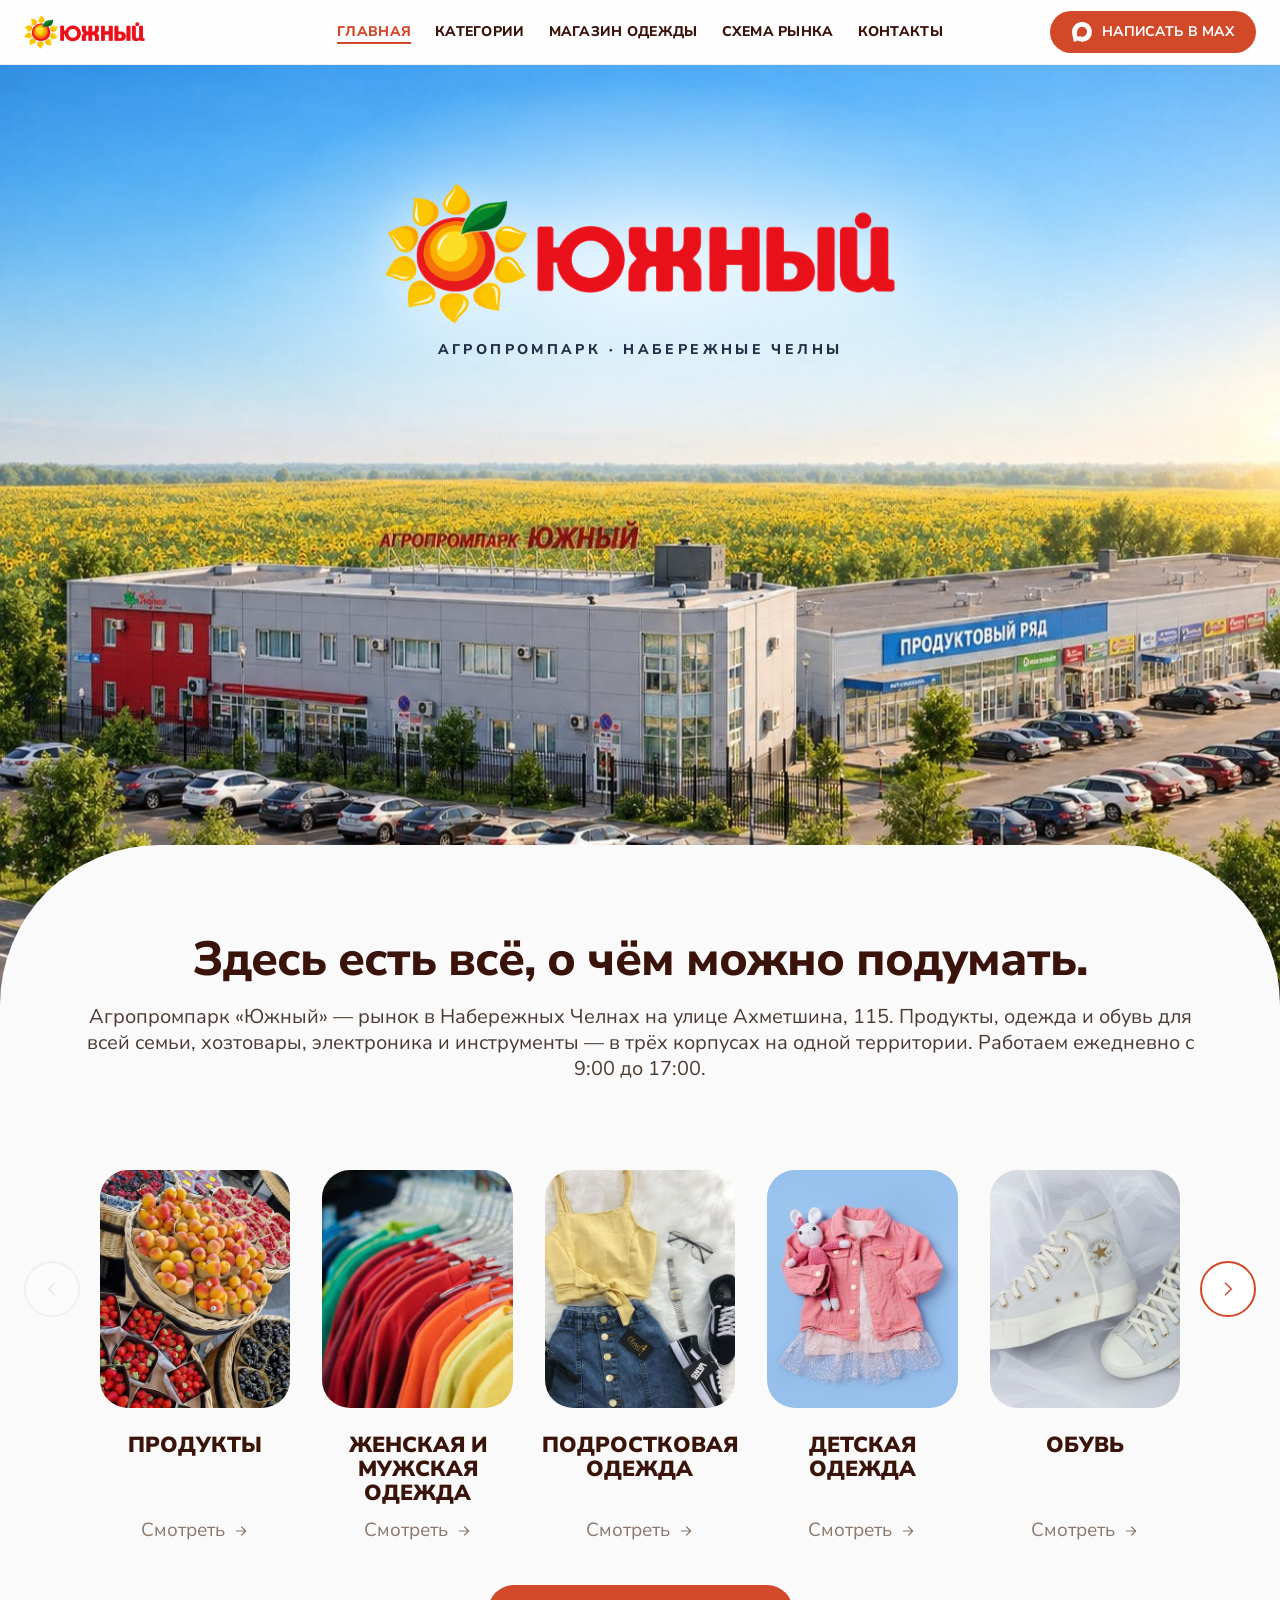
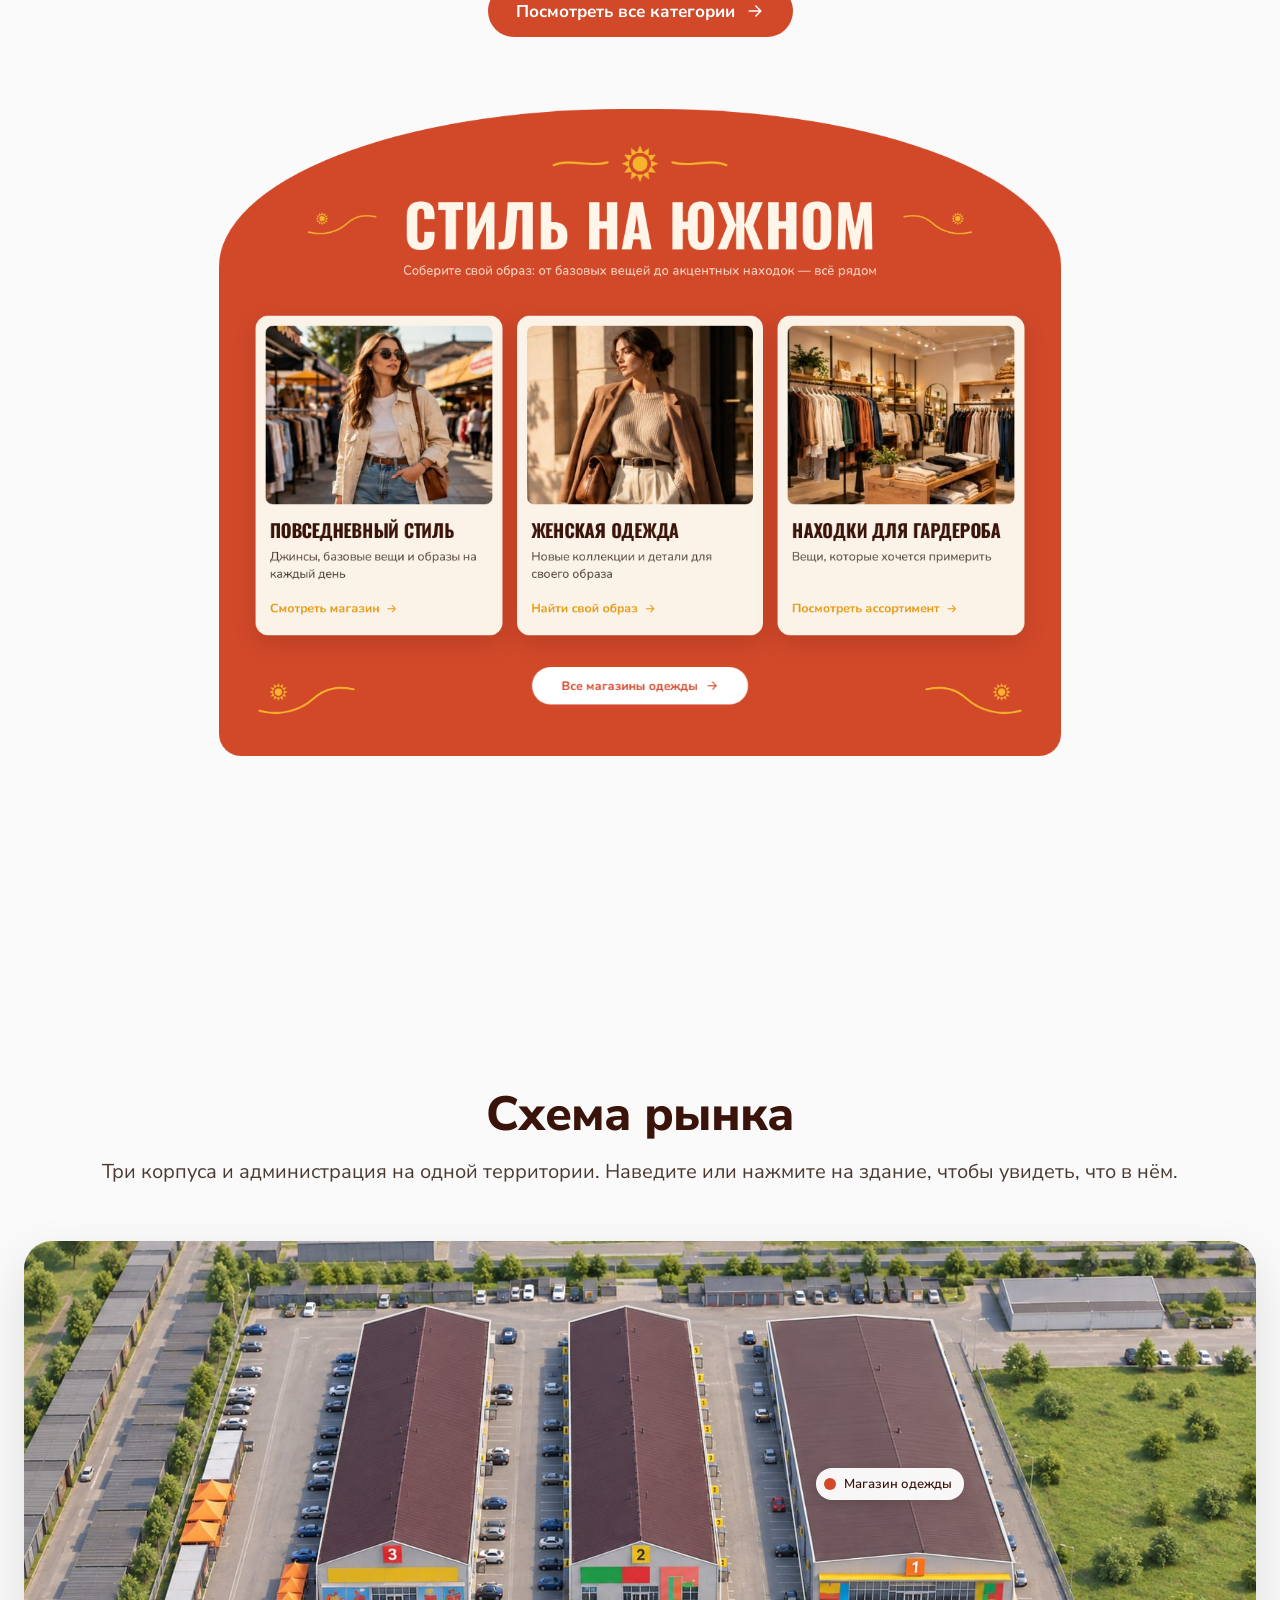
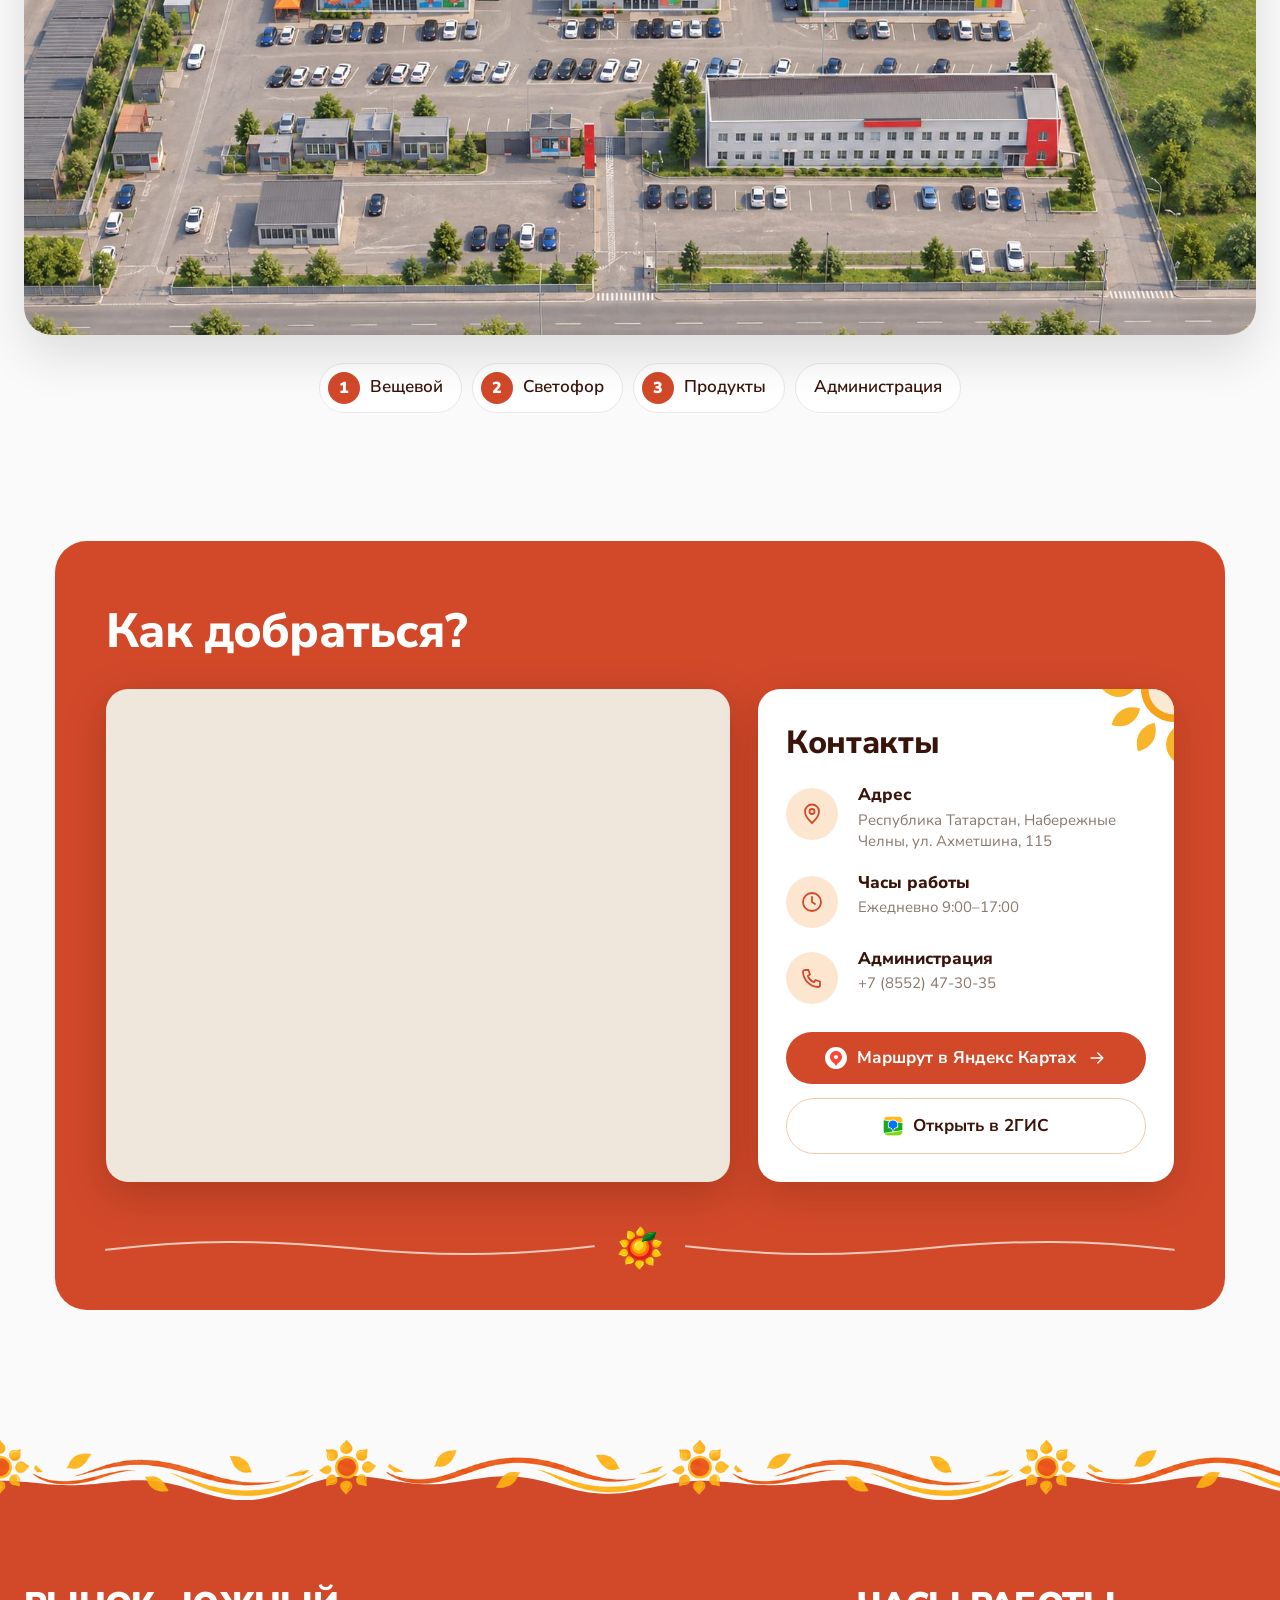
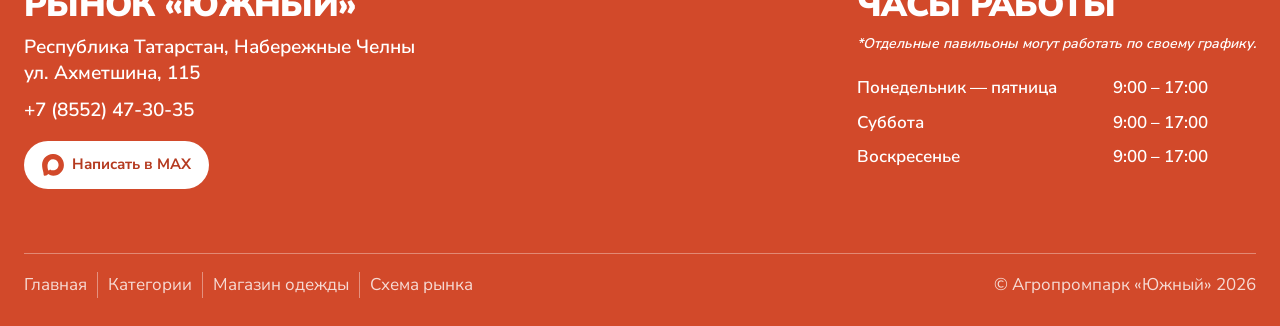
==== commit 2fdcce91: "next_update" ====
--- a/index.html
+++ b/index.html
@@ -3,15 +3,119 @@
 <head>
   <meta charset="utf-8">
   <meta name="viewport" content="width=device-width, initial-scale=1, viewport-fit=cover">
-  <title>Рынок «Южный» — Набережные Челны</title>
-  <meta name="description" content="Агропромпарк «Южный»: продукты, одежда, обувь и хозтовары. Набережные Челны, ул. Ахметшина, 115. Ежедневно 9:00–17:00.">
+  <title>Рынок «Южный» в Набережных Челнах — агропромпарк на Ахметшина, 115</title>
+  <meta name="description" content="Агропромпарк «Южный» — рынок в Набережных Челнах: продукты, одежда, обувь, хозтовары, электроника, игрушки и комбикорм. ул. Ахметшина, 115. Ежедневно 9:00–17:00.">
+  <link rel="canonical" href="https://example.com/">
+  <meta name="robots" content="index, follow, max-image-preview:large">
   <meta name="theme-color" content="#FFFFFF">
-  <link rel="icon" href="assets/img/favicon.png">
-  <link rel="preconnect" href="https://fonts.googleapis.com">
-  <link rel="preconnect" href="https://fonts.gstatic.com" crossorigin>
-  <link href="https://fonts.googleapis.com/css2?family=Nunito+Sans:wght@400;600;700;800;900&family=Oswald:wght@600;700&display=swap" rel="stylesheet">
+  <meta name="format-detection" content="telephone=no">
+
+  <!-- Гео: город и координаты рынка -->
+  <meta name="geo.region" content="RU-TA">
+  <meta name="geo.placename" content="Набережные Челны">
+  <meta name="geo.position" content="55.721179;52.408211">
+  <meta name="ICBM" content="55.721179, 52.408211">
+
+  <!-- Превью ссылки в мессенджерах и соцсетях -->
+  <meta property="og:type" content="website">
+  <meta property="og:locale" content="ru_RU">
+  <meta property="og:site_name" content="Рынок «Южный»">
+  <meta property="og:title" content="Рынок «Южный» в Набережных Челнах — агропромпарк на Ахметшина, 115">
+  <meta property="og:description" content="Агропромпарк «Южный» — рынок в Набережных Челнах: продукты, одежда, обувь, хозтовары, электроника, игрушки и комбикорм. ул. Ахметшина, 115. Ежедневно 9:00–17:00.">
+  <meta property="og:url" content="https://example.com/">
+  <meta property="og:image" content="https://example.com/assets/img/og-image.jpg">
+  <meta property="og:image:width" content="1200">
+  <meta property="og:image:height" content="630">
+  <meta property="og:image:alt" content="Агропромпарк «Южный» в Набережных Челнах">
+  <meta name="twitter:card" content="summary_large_image">
+
+  <!-- Подтверждение прав в Яндекс Вебмастере и Google Search Console:
+       вставьте свои коды вместо XXXX и раскомментируйте строки -->
+  <!-- <meta name="yandex-verification" content="XXXX"> -->
+  <!-- <meta name="google-site-verification" content="XXXX"> -->
+
+  <link rel="icon" href="favicon.ico" sizes="any">
+  <link rel="icon" type="image/png" sizes="32x32" href="assets/img/icons/favicon-32.png">
+  <link rel="apple-touch-icon" href="apple-touch-icon.png">
+  <link rel="manifest" href="site.webmanifest">
+
+  <link rel="preload" href="assets/fonts/nunito-sans-cyrillic.woff2" as="font" type="font/woff2" crossorigin>
+  <link rel="preload" as="image" href="assets/img/hero.jpg" imagesrcset="assets/img/hero-800.jpg 800w, assets/img/hero.jpg 1254w" imagesizes="100vw" fetchpriority="high">
+  <link rel="stylesheet" href="assets/css/fonts.css">
   <link rel="stylesheet" href="assets/css/style.css">
   <link rel="stylesheet" href="assets/css/mh.css">
+
+  <script type="application/ld+json">
+  {
+    "@context": "https://schema.org",
+    "@graph": [
+      {
+        "@type": "ShoppingCenter",
+        "@id": "https://example.com/#market",
+        "name": "Рынок «Южный»",
+        "alternateName": [
+          "Агропромпарк «Южный»",
+          "Агропромпарк Южный",
+          "Рынок Южный"
+        ],
+        "description": "Рынок в Набережных Челнах: продукты, одежда, обувь, хозтовары, электроника, инструменты, игрушки, комбикорм.",
+        "url": "https://example.com/",
+        "logo": "https://example.com/assets/img/logo.png",
+        "image": [
+          "https://example.com/assets/img/og-image.jpg",
+          "https://example.com/assets/img/hero.jpg"
+        ],
+        "telephone": "+7 8552 47-30-35",
+        "address": {
+          "@type": "PostalAddress",
+          "streetAddress": "ул. Ахметшина, 115",
+          "addressLocality": "Набережные Челны",
+          "addressRegion": "Республика Татарстан",
+          "addressCountry": "RU"
+        },
+        "geo": {
+          "@type": "GeoCoordinates",
+          "latitude": 55.721179,
+          "longitude": 52.408211
+        },
+        "openingHoursSpecification": [
+          {
+            "@type": "OpeningHoursSpecification",
+            "dayOfWeek": [
+              "Monday",
+              "Tuesday",
+              "Wednesday",
+              "Thursday",
+              "Friday",
+              "Saturday",
+              "Sunday"
+            ],
+            "opens": "09:00",
+            "closes": "17:00"
+          }
+        ],
+        "hasMap": "https://yandex.ru/maps/?pt=52.408211,55.721179&z=17&l=map",
+        "areaServed": {
+          "@type": "City",
+          "name": "Набережные Челны"
+        },
+        "sameAs": [
+          "https://2gis.ru/nabchelny/firm/4081915443560633"
+        ]
+      },
+      {
+        "@type": "WebSite",
+        "@id": "https://example.com/#website",
+        "url": "https://example.com/",
+        "name": "Рынок «Южный»",
+        "inLanguage": "ru-RU",
+        "publisher": {
+          "@id": "https://example.com/#market"
+        }
+      }
+    ]
+  }
+  </script>
 </head>
 <body data-page="index">
 
@@ -22,6 +126,7 @@
   <symbol id="i-menu" viewBox="0 0 24 24"><path d="M4 7h16M4 12h16M4 17h16"/></symbol>
   <symbol id="i-close" viewBox="0 0 24 24"><path d="M6 6l12 12M18 6 6 18"/></symbol>
   <symbol id="i-hanger" viewBox="0 0 24 24"><path d="M12 7.5a2 2 0 1 1 2-2c0 1.2-2 1.6-2 3.2v.3M12 9l-8.4 6.3a1.5 1.5 0 0 0 .9 2.7h15a1.5 1.5 0 0 0 .9-2.7L12 9Z"/></symbol>
+  <symbol id="i-max" viewBox="115 120 770 770"><path fill-rule="evenodd" d="M508.211 878.328c-75.007 0-109.864-10.95-170.453-54.75-38.325 49.275-159.686 87.783-164.979 21.9 0-49.456-10.95-91.248-23.36-136.873-14.782-56.21-31.572-118.807-31.572-209.508 0-216.626 177.754-379.597 388.357-379.597 210.785 0 375.947 171.001 375.947 381.604.707 207.346-166.595 376.118-373.94 377.224m3.103-571.585c-102.564-5.292-182.499 65.7-200.201 177.024-14.6 92.162 11.315 204.398 33.397 210.238 10.585 2.555 37.23-18.98 53.837-35.587a189.8 189.8 0 0 0 92.71 33.032c106.273 5.112 197.08-75.794 204.215-181.95 4.154-106.382-77.67-196.486-183.958-202.574Z"/></symbol>
   <symbol id="i-arrow" viewBox="0 0 24 24"><path d="M5 12h14M13 6l6 6-6 6"/></symbol>
   <symbol id="i-route" viewBox="0 0 24 24"><circle cx="6" cy="18" r="2.5"/><circle cx="18" cy="6" r="2.5"/><path d="M8.5 18H15a3 3 0 0 0 0-6H9a3 3 0 0 1 0-6h6.5"/></symbol>
   <symbol id="i-chev-l" viewBox="0 0 24 24"><path d="M15 5l-7 7 7 7"/></symbol>
@@ -29,7 +134,6 @@
   <symbol id="i-chev-d" viewBox="0 0 24 24"><path d="M5 9l7 7 7-7"/></symbol>
   <symbol id="i-tape" viewBox="0 0 24 24"><path d="M3 9a6 4 0 0 1 12 0v6H9a6 4 0 0 1-6-4V9Z"/><ellipse cx="9" cy="9" rx="2.5" ry="1.5"/><path d="M15 12h6v3h-6M18 12v1.5"/></symbol>
   <symbol id="i-calendar" viewBox="0 0 24 24"><rect x="3.5" y="5" width="17" height="15" rx="3"/><path d="M3.5 10h17M8 3v4M16 3v4M9.5 15l2 2 3.5-3.5"/></symbol>
-  <symbol id="i-wa" viewBox="0 0 24 24"><path d="M17.47 14.38c-.3-.15-1.76-.87-2.03-.97-.27-.1-.47-.15-.67.15-.2.3-.77.97-.94 1.16-.17.2-.35.22-.64.08-.3-.15-1.26-.47-2.39-1.48-.88-.79-1.48-1.76-1.65-2.06-.17-.3-.02-.46.13-.6.13-.14.3-.35.45-.52.15-.18.2-.3.3-.5.1-.2.05-.37-.03-.52-.07-.15-.67-1.61-.92-2.2-.24-.58-.49-.5-.67-.51h-.57c-.2 0-.52.07-.8.37-.27.3-1.04 1.02-1.04 2.48s1.07 2.88 1.21 3.07c.15.2 2.1 3.2 5.08 4.49.71.3 1.26.49 1.7.63.71.22 1.36.2 1.87.12.57-.09 1.76-.72 2-1.42.25-.69.25-1.29.18-1.41-.08-.13-.27-.2-.57-.35M12.05 21.79h-.01a9.87 9.87 0 0 1-5.03-1.38l-.36-.21-3.74.98 1-3.65-.24-.37a9.86 9.86 0 0 1-1.51-5.26c0-5.45 4.44-9.88 9.89-9.88 2.64 0 5.12 1.03 6.99 2.9a9.83 9.83 0 0 1 2.89 6.99c0 5.45-4.44 9.88-9.88 9.88m8.41-18.3A11.82 11.82 0 0 0 12.05 0C5.5 0 .16 5.34.16 11.89c0 2.1.55 4.14 1.59 5.95L.06 24l6.3-1.65a11.88 11.88 0 0 0 5.68 1.45h.01c6.55 0 11.89-5.34 11.89-11.9 0-3.17-1.24-6.16-3.48-8.4Z"/></symbol>
   <!-- Орнамент «солнце + волна» для блока «Стиль на Южном» -->
   <symbol id="d-sun-s" viewBox="-20 -20 40 40"><g fill="currentColor"><circle r="7"/><g id="d-ray"><path d="M0-17 3-10h-6Z"/></g><use href="#d-ray" transform="rotate(30)"/><use href="#d-ray" transform="rotate(60)"/><use href="#d-ray" transform="rotate(90)"/><use href="#d-ray" transform="rotate(120)"/><use href="#d-ray" transform="rotate(150)"/><use href="#d-ray" transform="rotate(180)"/><use href="#d-ray" transform="rotate(210)"/><use href="#d-ray" transform="rotate(240)"/><use href="#d-ray" transform="rotate(270)"/><use href="#d-ray" transform="rotate(300)"/><use href="#d-ray" transform="rotate(330)"/></g></symbol>
 <symbol id="d-cz-sun" viewBox="-100 -100 200 200"><circle r="44" fill="#F7A21B"/><circle r="34" fill="#FBEAD3"/><path id="cz-p" d="M0-96c13 12 15 30 0 44-15-14-13-32 0-44Z" fill="#F7B52B"/><use href="#cz-p" transform="rotate(30)"/><use href="#cz-p" transform="rotate(60)"/><use href="#cz-p" transform="rotate(90)"/><use href="#cz-p" transform="rotate(120)"/><use href="#cz-p" transform="rotate(150)"/><use href="#cz-p" transform="rotate(180)"/><use href="#cz-p" transform="rotate(210)"/><use href="#cz-p" transform="rotate(240)"/><use href="#cz-p" transform="rotate(270)"/><use href="#cz-p" transform="rotate(300)"/><use href="#cz-p" transform="rotate(330)"/></symbol>
@@ -39,42 +143,42 @@
 <!-- Шапка как у Markthal: белая полоса, логотип на плашке свисает вниз, меню капсом, одна оранжевая кнопка -->
 <header class="mh-header">
   <div class="mh-bar">
-    <a class="mh-logo" href="index.html" aria-label="Рынок «Южный» — на главную"><img src="assets/img/logo.png" alt="Южный" width="1200" height="335"></a>
+    <a class="mh-logo" href="./" aria-label="Рынок «Южный» — на главную"><img src="assets/img/logo-400.png" alt="Южный" width="400" height="112"></a>
     <nav class="mh-nav" aria-label="Основное меню">
-      <a href="index.html" data-page="index">Главная</a>
+      <a href="./" data-page="index">Главная</a>
       <a href="kategorii.html" data-page="kategorii">Категории</a>
       <a href="magazin.html" data-page="magazin">Магазин одежды</a>
-      <a href="index.html#shema">Схема рынка</a>
+      <a href="./#shema">Схема рынка</a>
       <a href="#kontakty">Контакты</a>
     </nav>
-    <a class="mh-btn mh-btn-orange mh-header-cta" data-wa href="#"><svg class="i i-fill"><use href="#i-wa"/></svg>Написать в WhatsApp</a>
+    <a class="mh-btn mh-btn-orange mh-header-cta" data-max href="#"><svg class="i i-fill i-max" aria-hidden="true"><use href="#i-max"/></svg>Написать в MAX</a>
     <button class="burger" type="button" aria-label="Открыть меню" aria-expanded="false" aria-controls="menu"><svg class="i"><use href="#i-menu"/></svg></button>
   </div>
 </header>
 
-<div class="menu" id="menu" aria-hidden="true">
+<div class="menu" id="menu" aria-hidden="true" inert>
   <div class="menu-panel">
     <div class="menu-top">
-      <a class="logo" href="index.html"><img src="assets/img/logo.png" alt="Южный" width="1200" height="335"></a>
+      <a class="logo" href="./"><img src="assets/img/logo-400.png" alt="Южный" width="400" height="112"></a>
       <button class="burger" style="display:grid" type="button" data-close aria-label="Закрыть меню"><svg class="i"><use href="#i-close"/></svg></button>
     </div>
     <nav aria-label="Меню">
-      <a href="index.html" data-page="index">Главная</a>
+      <a href="./" data-page="index">Главная</a>
       <a href="kategorii.html" data-page="kategorii">Категории</a>
       <a href="magazin.html" data-page="magazin">Магазин одежды</a>
-      <a href="index.html#shema">Схема рынка</a>
+      <a href="./#shema">Схема рынка</a>
       <a href="#kontakty">Контакты</a>
     </nav>
-    <a class="mh-btn mh-btn-orange" data-wa href="#"><svg class="i i-fill"><use href="#i-wa"/></svg>Написать в WhatsApp</a>
+    <a class="mh-btn mh-btn-orange" data-max href="#"><svg class="i i-fill i-max" aria-hidden="true"><use href="#i-max"/></svg>Написать в MAX</a>
   </div>
 </div>
 <main>
   <!-- Хиро 800px, как у Markthal -->
   <section class="mh-hero">
-    <h1 class="sr-only">Рынок «Южный» — Набережные Челны</h1>
-    <img src="assets/img/hero.jpg" alt="Агропромпарк «Южный»: здания рынка, парковка и поле подсолнухов" width="1254" height="1254" fetchpriority="high">
+    <h1 class="sr-only">Рынок «Южный» в Набережных Челнах — агропромпарк на улице Ахметшина, 115</h1>
+    <img src="assets/img/hero.jpg" srcset="assets/img/hero-800.jpg 800w, assets/img/hero.jpg 1254w" sizes="100vw" alt="Агропромпарк «Южный»: здания рынка, парковка и поле подсолнухов" width="1254" height="1254" fetchpriority="high">
     <div class="mh-hero-content">
-      <img class="mh-hero-logo" src="assets/img/logo.png" alt="Рынок «Южный»" width="1200" height="335">
+      <img class="mh-hero-logo" src="assets/img/logo.png" srcset="assets/img/logo-640.png 640w, assets/img/logo.png 1200w" sizes="(max-width: 760px) 90vw, 580px" alt="Рынок «Южный»" width="1200" height="335">
       <p class="mh-hero-caption">Агропромпарк · Набережные Челны</p>
     </div>
   </section>
@@ -83,7 +187,7 @@
   <div class="mh-sheet">
     <section class="mh-intro">
       <h2 class="mh-title">Здесь есть всё, о чём можно подумать.</h2>
-      <p class="mh-lead">Продукты, одежда, обувь, хозтовары и многое другое на одной территории. Загляните в любой из корпусов — найдётся всё, что нужно для дома, семьи и праздника. <!-- TODO: заменить текст-заглушку --></p>
+      <p class="mh-lead">Агропромпарк «Южный» — рынок в Набережных Челнах на улице Ахметшина, 115. Продукты, одежда и обувь для всей семьи, хозтовары, электроника и инструменты — в трёх корпусах на одной территории. Работаем ежедневно с 9:00 до 17:00.</p>
     </section>
 
     <!-- Категории: 5 в ряд, на телефоне — карусель со счётчиком -->
@@ -91,19 +195,19 @@
       <div class="mh-cats-row">
         <button class="mh-round mh-side mh-side-l" type="button" data-mh-prev aria-label="Назад"><svg class="i"><use href="#i-chev-l"/></svg></button>
         <div class="mh-cats" data-mh-carousel>
-          <a class="mh-cat" href="kategorii.html"><span class="mh-cat-img"><img src="assets/img/cat/produkty.jpg" alt="" loading="lazy"></span><b>Продукты</b><small>Смотреть<svg class="i"><use href="#i-arrow"/></svg></small></a>
-          <a class="mh-cat" href="magazin.html"><span class="mh-cat-img"><img src="assets/img/cat/odezhda.jpg" alt="" loading="lazy"></span><b>Женская и мужская одежда</b><small>Смотреть<svg class="i"><use href="#i-arrow"/></svg></small></a>
-          <a class="mh-cat" href="kategorii.html"><span class="mh-cat-img"><img src="assets/img/cat/podrostkovaya.jpg" alt="" loading="lazy"></span><b>Подростковая одежда</b><small>Смотреть<svg class="i"><use href="#i-arrow"/></svg></small></a>
-          <a class="mh-cat" href="kategorii.html"><span class="mh-cat-img"><img src="assets/img/cat/detskaya.jpg" alt="" loading="lazy"></span><b>Детская одежда</b><small>Смотреть<svg class="i"><use href="#i-arrow"/></svg></small></a>
-          <a class="mh-cat" href="kategorii.html"><span class="mh-cat-img"><img src="assets/img/cat/obuv.jpg" alt="" loading="lazy"></span><b>Обувь</b><small>Смотреть<svg class="i"><use href="#i-arrow"/></svg></small></a>
-          <a class="mh-cat" href="kategorii.html"><span class="mh-cat-img"><img src="assets/img/cat/tyuli.jpg" alt="" loading="lazy"></span><b>Тюли и шторы</b><small>Смотреть<svg class="i"><use href="#i-arrow"/></svg></small></a>
-          <a class="mh-cat" href="kategorii.html"><span class="mh-cat-img"><img src="assets/img/cat/hoztovary.jpg" alt="" loading="lazy"></span><b>Хозтовары и бытовая химия</b><small>Смотреть<svg class="i"><use href="#i-arrow"/></svg></small></a>
-          <a class="mh-cat" href="kategorii.html"><span class="mh-cat-img"><img src="assets/img/cat/elektro.jpg" alt="" loading="lazy"></span><b>Электроника</b><small>Смотреть<svg class="i"><use href="#i-arrow"/></svg></small></a>
-          <a class="mh-cat" href="kategorii.html"><span class="mh-cat-img"><img src="assets/img/cat/instrumenty.jpg" alt="" loading="lazy"></span><b>Инструменты</b><small>Смотреть<svg class="i"><use href="#i-arrow"/></svg></small></a>
-          <a class="mh-cat" href="kategorii.html"><span class="mh-cat-img"><img src="assets/img/cat/voentorg.jpg" alt="" loading="lazy"></span><b>Военторг</b><small>Смотреть<svg class="i"><use href="#i-arrow"/></svg></small></a>
-          <a class="mh-cat" href="kategorii.html"><span class="mh-cat-img"><img src="assets/img/cat/turetskoe.jpg" alt="" loading="lazy"></span><b>Турецкая бытовая химия</b><small>Смотреть<svg class="i"><use href="#i-arrow"/></svg></small></a>
-          <a class="mh-cat" href="kategorii.html"><span class="mh-cat-img"><img src="assets/img/cat/igrushki.jpg" alt="" loading="lazy"></span><b>Игрушки</b><small>Смотреть<svg class="i"><use href="#i-arrow"/></svg></small></a>
-          <a class="mh-cat" href="kategorii.html"><span class="mh-cat-img"><img src="assets/img/cat/kombikorm.jpg" alt="" loading="lazy"></span><b>Комбикорм</b><small>Смотреть<svg class="i"><use href="#i-arrow"/></svg></small></a>
+          <a class="mh-cat" href="kategorii.html"><span class="mh-cat-img"><img src="assets/img/cat/produkty.jpg" srcset="assets/img/cat/sm/produkty.jpg 400w, assets/img/cat/produkty.jpg 800w" sizes="(max-width: 900px) 70vw, 240px" alt="Продукты на рынке «Южный»" loading="lazy"></span><b>Продукты</b><small>Смотреть<svg class="i"><use href="#i-arrow"/></svg></small></a>
+          <a class="mh-cat" href="magazin.html"><span class="mh-cat-img"><img src="assets/img/cat/odezhda.jpg" srcset="assets/img/cat/sm/odezhda.jpg 400w, assets/img/cat/odezhda.jpg 800w" sizes="(max-width: 900px) 70vw, 240px" alt="Женская и мужская одежда на рынке «Южный»" loading="lazy"></span><b>Женская и мужская одежда</b><small>Смотреть<svg class="i"><use href="#i-arrow"/></svg></small></a>
+          <a class="mh-cat" href="kategorii.html"><span class="mh-cat-img"><img src="assets/img/cat/podrostkovaya.jpg" srcset="assets/img/cat/sm/podrostkovaya.jpg 400w, assets/img/cat/podrostkovaya.jpg 800w" sizes="(max-width: 900px) 70vw, 240px" alt="Подростковая одежда на рынке «Южный»" loading="lazy"></span><b>Подростковая одежда</b><small>Смотреть<svg class="i"><use href="#i-arrow"/></svg></small></a>
+          <a class="mh-cat" href="kategorii.html"><span class="mh-cat-img"><img src="assets/img/cat/detskaya.jpg" srcset="assets/img/cat/sm/detskaya.jpg 400w, assets/img/cat/detskaya.jpg 800w" sizes="(max-width: 900px) 70vw, 240px" alt="Детская одежда на рынке «Южный»" loading="lazy"></span><b>Детская одежда</b><small>Смотреть<svg class="i"><use href="#i-arrow"/></svg></small></a>
+          <a class="mh-cat" href="kategorii.html"><span class="mh-cat-img"><img src="assets/img/cat/obuv.jpg" srcset="assets/img/cat/sm/obuv.jpg 400w, assets/img/cat/obuv.jpg 800w" sizes="(max-width: 900px) 70vw, 240px" alt="Обувь на рынке «Южный»" loading="lazy"></span><b>Обувь</b><small>Смотреть<svg class="i"><use href="#i-arrow"/></svg></small></a>
+          <a class="mh-cat" href="kategorii.html"><span class="mh-cat-img"><img src="assets/img/cat/tyuli.jpg" srcset="assets/img/cat/sm/tyuli.jpg 400w, assets/img/cat/tyuli.jpg 800w" sizes="(max-width: 900px) 70vw, 240px" alt="Тюли и шторы на рынке «Южный»" loading="lazy"></span><b>Тюли и шторы</b><small>Смотреть<svg class="i"><use href="#i-arrow"/></svg></small></a>
+          <a class="mh-cat" href="kategorii.html"><span class="mh-cat-img"><img src="assets/img/cat/hoztovary.jpg" srcset="assets/img/cat/sm/hoztovary.jpg 400w, assets/img/cat/hoztovary.jpg 800w" sizes="(max-width: 900px) 70vw, 240px" alt="Хозтовары и бытовая химия на рынке «Южный»" loading="lazy"></span><b>Хозтовары и бытовая химия</b><small>Смотреть<svg class="i"><use href="#i-arrow"/></svg></small></a>
+          <a class="mh-cat" href="kategorii.html"><span class="mh-cat-img"><img src="assets/img/cat/elektro.jpg" srcset="assets/img/cat/sm/elektro.jpg 400w, assets/img/cat/elektro.jpg 800w" sizes="(max-width: 900px) 70vw, 240px" alt="Электроника на рынке «Южный»" loading="lazy"></span><b>Электроника</b><small>Смотреть<svg class="i"><use href="#i-arrow"/></svg></small></a>
+          <a class="mh-cat" href="kategorii.html"><span class="mh-cat-img"><img src="assets/img/cat/instrumenty.jpg" srcset="assets/img/cat/sm/instrumenty.jpg 400w, assets/img/cat/instrumenty.jpg 800w" sizes="(max-width: 900px) 70vw, 240px" alt="Инструменты на рынке «Южный»" loading="lazy"></span><b>Инструменты</b><small>Смотреть<svg class="i"><use href="#i-arrow"/></svg></small></a>
+          <a class="mh-cat" href="kategorii.html"><span class="mh-cat-img"><img src="assets/img/cat/voentorg.jpg" srcset="assets/img/cat/sm/voentorg.jpg 400w, assets/img/cat/voentorg.jpg 800w" sizes="(max-width: 900px) 70vw, 240px" alt="Военторг на рынке «Южный»" loading="lazy"></span><b>Военторг</b><small>Смотреть<svg class="i"><use href="#i-arrow"/></svg></small></a>
+          <a class="mh-cat" href="kategorii.html"><span class="mh-cat-img"><img src="assets/img/cat/turetskoe.jpg" srcset="assets/img/cat/sm/turetskoe.jpg 400w, assets/img/cat/turetskoe.jpg 800w" sizes="(max-width: 900px) 70vw, 240px" alt="Турецкая бытовая химия на рынке «Южный»" loading="lazy"></span><b>Турецкая бытовая химия</b><small>Смотреть<svg class="i"><use href="#i-arrow"/></svg></small></a>
+          <a class="mh-cat" href="kategorii.html"><span class="mh-cat-img"><img src="assets/img/cat/igrushki.jpg" srcset="assets/img/cat/sm/igrushki.jpg 400w, assets/img/cat/igrushki.jpg 800w" sizes="(max-width: 900px) 70vw, 240px" alt="Игрушки на рынке «Южный»" loading="lazy"></span><b>Игрушки</b><small>Смотреть<svg class="i"><use href="#i-arrow"/></svg></small></a>
+          <a class="mh-cat" href="kategorii.html"><span class="mh-cat-img"><img src="assets/img/cat/kombikorm.jpg" srcset="assets/img/cat/sm/kombikorm.jpg 400w, assets/img/cat/kombikorm.jpg 800w" sizes="(max-width: 900px) 70vw, 240px" alt="Комбикорм для птицы и животных на рынке «Южный»" loading="lazy"></span><b>Комбикорм</b><small>Смотреть<svg class="i"><use href="#i-arrow"/></svg></small></a>
         </div>
         <button class="mh-round mh-side mh-side-r mh-round-on" type="button" data-mh-next aria-label="Вперёд"><svg class="i"><use href="#i-chev-r"/></svg></button>
       </div>
@@ -154,14 +258,20 @@
     <!-- Схема рынка -->
     <section class="mh-scheme" id="shema">
       <h2 class="mh-title">Схема рынка</h2>
-      <p class="mh-lead">Три корпуса и администрация на одной территории. Нажмите на здание, чтобы увидеть, что в нём.</p>
-      <div class="scheme-map">
-        <img src="assets/img/scheme.jpg" alt="Схема рынка «Южный»: три корпуса, администрация, вход и парковка" width="1020" height="700" loading="lazy">
-        <button class="pin" type="button" data-b="c3" style="left:25.4%;top:17.3%"><span class="num">3</span><span class="t">Продукты</span></button>
-        <button class="pin" type="button" data-b="c2" style="left:49.8%;top:17.6%"><span class="num">2</span><span class="t">Светофор</span></button>
-        <button class="pin" type="button" data-b="c1" style="left:74%;top:17.7%"><span class="num">1</span><span class="t">Вещевой</span></button>
-        <button class="pin pin-adm" type="button" data-b="adm" style="left:77%;top:64%"><span class="t">Администрация</span></button>
-        <span class="spot" style="left:74%;top:40%">Магазин одежды</span>
+      <p class="mh-lead">Три корпуса и администрация на одной территории. Наведите или нажмите на здание, чтобы увидеть, что в нём.</p>
+      <div class="scheme-map" data-scheme>
+        <img src="assets/img/scheme-3d.jpg" srcset="assets/img/scheme-3d-900.jpg 900w, assets/img/scheme-3d.jpg 1672w" sizes="(max-width: 1240px) 100vw, 1180px" alt="Схема рынка «Южный» с высоты: корпуса 3, 2 и 1, администрация, парковка и въезд с улицы Ахметшина" width="1672" height="941" loading="lazy">
+        <svg class="bld-layer" viewBox="0 0 1672 941" preserveAspectRatio="none" aria-label="Здания рынка — нажмите, чтобы узнать подробнее">
+          <g class="bld" data-b="c3" role="button" tabindex="0" aria-label="Корпус 3 — продуктовая галерея"><polygon class="bld-fill" points="461,112 545,88 633,108 604,502 398,502 397,440"/><polygon class="bld-line" points="461,112 545,88 633,108 604,502 398,502 397,440"/></g>
+          <g class="bld" data-b="c2" role="button" tabindex="0" aria-label="Корпус 2 — магазин «Светофор»"><polygon class="bld-fill" points="740,110 817,88 903,107 946,440 945,500 741,500"/><polygon class="bld-line" points="740,110 817,88 903,107 946,440 945,500 741,500"/></g>
+          <g class="bld" data-b="c1" role="button" tabindex="0" aria-label="Корпус 1 — одежда, обувь, хозтовары"><polygon class="bld-fill" points="1008,109 1130,100 1233,107 1341,432 1346,503 1062,503"/><polygon class="bld-line" points="1008,109 1130,100 1233,107 1341,432 1346,503 1062,503"/></g>
+          <g class="bld" data-b="adm" role="button" tabindex="0" aria-label="Администрация рынка"><polygon class="bld-fill" points="926,588 1401,588 1404,714 926,714"/><polygon class="bld-line" points="926,588 1401,588 1404,714 926,714"/></g>
+        </svg>
+        <span class="bld-tip" data-tip="c3" style="left:30.80%;top:22.85%" aria-hidden="true">Корпус 3 · Продукты</span>
+        <span class="bld-tip" data-tip="c2" style="left:50.12%;top:22.85%" aria-hidden="true">Корпус 2 · Светофор</span>
+        <span class="bld-tip" data-tip="c1" style="left:70.33%;top:22.85%" aria-hidden="true">Корпус 1 · Вещевой</span>
+        <span class="bld-tip" data-tip="adm" style="left:69.68%;top:59.51%" aria-hidden="true">Администрация</span>
+        <span class="spot" style="left:70.33%;top:35.07%">Магазин одежды</span>
       </div>
       <div class="scheme-list" role="group" aria-label="Здания">
         <button type="button" data-b="c1"><span class="num">1</span>Вещевой</button>
@@ -180,7 +290,7 @@
       </div>
       <div class="rt-grid">
         <div class="rt-map">
-          <iframe src="https://yandex.ru/map-widget/v1/?ll=52.408211%2C55.721179&amp;z=15&amp;pt=52.408211%2C55.721179%2Cpm2rdl" title="Агропромпарк «Южный» на Яндекс Картах" loading="lazy" allowfullscreen></iframe>
+          <iframe data-src="https://yandex.ru/map-widget/v1/?ll=52.408211%2C55.721179&amp;z=15&amp;pt=52.408211%2C55.721179%2Cpm2rdl" title="Агропромпарк «Южный» на Яндекс Картах" loading="lazy" allowfullscreen></iframe>
         </div>
         <div class="rt-card">
           <svg class="rt-card-sun" aria-hidden="true"><use href="#d-cz-sun"/></svg>
@@ -200,7 +310,7 @@
 
   <dialog class="sheet" id="building" aria-labelledby="building-title">
     <button class="sheet-close" type="button" data-close-sheet aria-label="Закрыть"><svg class="i"><use href="#i-close"/></svg></button>
-    <img data-sc="photo" src="assets/img/buildings/korpus-1.jpg" alt="">
+    <img data-sc="photo" alt="" loading="lazy">
     <div class="sheet-body">
       <h3 id="building-title" data-sc="title"></h3>
       <p data-sc="text"></p>
@@ -220,8 +330,7 @@
           <p>Республика Татарстан, Набережные Челны<br>ул. Ахметшина, 115</p>
           <p><a href="tel:+78552473035">+7 (8552) 47-30-35</a></p>
           <div class="mh-footer-links">
-            <!-- TODO: ссылка на канал или чат рынка в MAX -->
-            <a href="#"><img class="brand-ic brand-max" src="assets/img/brand/max.svg" alt="" width="22" height="22">Написать в MAX</a>
+            <a data-max href="#"><svg class="i i-fill i-max" aria-hidden="true"><use href="#i-max"/></svg>Написать в MAX</a>
           </div>
         </div>
       </div>
@@ -236,7 +345,7 @@
       </div>
     </div>
     <div class="mh-footer-bottom">
-      <nav aria-label="Меню в подвале"><a href="index.html">Главная</a><a href="kategorii.html">Категории</a><a href="magazin.html">Магазин одежды</a><a href="index.html#shema">Схема рынка</a></nav>
+      <nav aria-label="Меню в подвале"><a href="./">Главная</a><a href="kategorii.html">Категории</a><a href="magazin.html">Магазин одежды</a><a href="./#shema">Схема рынка</a></nav>
       <span>© Агропромпарк «Южный» 2026</span>
     </div>
   </div>
--- a/assets/css/fonts.css
+++ b/assets/css/fonts.css
@@ -0,0 +1,10 @@
+/* Шрифты лежат на самом сайте (раньше грузились с Google Fonts — из России это медленно).
+   Оба шрифта переменные: один файл на набор символов покрывает все толщины. */
+@font-face { font-family: 'Nunito Sans'; font-style: normal; font-weight: 400 900; font-display: swap; src: url(../fonts/nunito-sans-cyrillic-ext.woff2) format('woff2'); unicode-range: U+0460-052F, U+1C80-1C8A, U+20B4, U+2DE0-2DFF, U+A640-A69F, U+FE2E-FE2F; }
+@font-face { font-family: 'Nunito Sans'; font-style: normal; font-weight: 400 900; font-display: swap; src: url(../fonts/nunito-sans-cyrillic.woff2) format('woff2'); unicode-range: U+0301, U+0400-045F, U+0490-0491, U+04B0-04B1, U+2116; }
+@font-face { font-family: 'Nunito Sans'; font-style: normal; font-weight: 400 900; font-display: swap; src: url(../fonts/nunito-sans-latin-ext.woff2) format('woff2'); unicode-range: U+0100-02BA, U+02BD-02C5, U+02C7-02CC, U+02CE-02D7, U+02DD-02FF, U+0304, U+0308, U+0329, U+1D00-1DBF, U+1E00-1E9F, U+1EF2-1EFF, U+2020, U+20A0-20AB, U+20AD-20C4, U+2113, U+2C60-2C7F, U+A720-A7FF; }
+@font-face { font-family: 'Nunito Sans'; font-style: normal; font-weight: 400 900; font-display: swap; src: url(../fonts/nunito-sans-latin.woff2) format('woff2'); unicode-range: U+0000-00FF, U+0131, U+0152-0153, U+02BB-02BC, U+02C6, U+02DA, U+02DC, U+0304, U+0308, U+0329, U+2000-206F, U+20AC, U+2122, U+2191, U+2193, U+2212, U+2215, U+FEFF, U+FFFD; }
+@font-face { font-family: 'Oswald'; font-style: normal; font-weight: 600 700; font-display: swap; src: url(../fonts/oswald-cyrillic-ext.woff2) format('woff2'); unicode-range: U+0460-052F, U+1C80-1C8A, U+20B4, U+2DE0-2DFF, U+A640-A69F, U+FE2E-FE2F; }
+@font-face { font-family: 'Oswald'; font-style: normal; font-weight: 600 700; font-display: swap; src: url(../fonts/oswald-cyrillic.woff2) format('woff2'); unicode-range: U+0301, U+0400-045F, U+0490-0491, U+04B0-04B1, U+2116; }
+@font-face { font-family: 'Oswald'; font-style: normal; font-weight: 600 700; font-display: swap; src: url(../fonts/oswald-latin-ext.woff2) format('woff2'); unicode-range: U+0100-02BA, U+02BD-02C5, U+02C7-02CC, U+02CE-02D7, U+02DD-02FF, U+0304, U+0308, U+0329, U+1D00-1DBF, U+1E00-1E9F, U+1EF2-1EFF, U+2020, U+20A0-20AB, U+20AD-20C4, U+2113, U+2C60-2C7F, U+A720-A7FF; }
+@font-face { font-family: 'Oswald'; font-style: normal; font-weight: 600 700; font-display: swap; src: url(../fonts/oswald-latin.woff2) format('woff2'); unicode-range: U+0000-00FF, U+0131, U+0152-0153, U+02BB-02BC, U+02C6, U+02DA, U+02DC, U+0304, U+0308, U+0329, U+2000-206F, U+20AC, U+2122, U+2191, U+2193, U+2212, U+2215, U+FEFF, U+FFFD; }
--- a/assets/css/mh.css
+++ b/assets/css/mh.css
@@ -828,7 +828,7 @@
 
 /* «Есть ваш размер?» */
 .pn-cta { display: flex; flex-wrap: wrap; align-items: center; gap: 24px; padding: 44px clamp(24px, 4vw, 56px) 28px; background: var(--mh-orange); }
-.pn-cta .ic { background: #fff; color: #25A244; width: 72px; height: 72px; box-shadow: 0 8px 24px rgba(60, 15, 5, .2); }
+.pn-cta .ic { background: #fff; color: var(--mh-orange); width: 72px; height: 72px; box-shadow: 0 8px 24px rgba(60, 15, 5, .2); }
 .pn-cta h2 { color: #fff; }
 .pn-cta p { color: rgba(255, 245, 232, .85); }
 .pn-cta .btn-primary { background: #fff; color: var(--mh-orange); box-shadow: 0 8px 24px rgba(60, 15, 5, .2); }
@@ -925,3 +925,261 @@
 @media (max-width: 760px) { .sh { background: linear-gradient(180deg, #FBF0E2 0%, #FBF0E2 72%, var(--mh-bg) 100%); } }
 @media (max-width: 760px) { .sh { min-height: calc(100svh - 52px); } .sh-photo { flex: 1 1 auto; height: auto; min-height: min(92vw, 440px); } .sh-text { padding-bottom: 56px; } }
 @media (max-width: 760px) { .sh-photo img { object-position: 52% 20%; } }
+
+/* ============================================================
+   Каталог: карточка открывается во всплывающем окне (product.js)
+   ============================================================ */
+.card-open { display: flex; flex-direction: column; align-items: stretch; width: 100%; padding: 0; border: 0; background: none;
+  text-align: left; color: inherit; font: inherit; cursor: pointer; -webkit-tap-highlight-color: transparent; }
+.card-open .card-img { display: block; transition: transform .1s ease-out; }
+.card-open:active .card-img { transform: scale(.97); }               /* отклик сразу на нажатие */
+.card-open:focus-visible { outline: none; }
+.card-open:focus-visible .card-img { outline: 3px solid var(--mh-orange); outline-offset: 3px; }
+.card .card-open h3 { margin-bottom: 12px; }
+
+html.pm-lock, html.pm-lock body { overflow: hidden; }
+.pm { position: fixed; inset: 0; z-index: 100; display: grid; place-items: center; padding: 24px; }
+.pm[hidden] { display: none; }
+.pm-scrim { position: absolute; inset: 0; background: rgba(40, 14, 6, .42);
+  -webkit-backdrop-filter: blur(8px) saturate(140%); backdrop-filter: blur(8px) saturate(140%); opacity: 0; }
+.pm-panel { position: relative; display: flex; width: min(880px, 100%); max-height: min(620px, calc(100vh - 48px));
+  border-radius: 28px; background: #fff; overflow: hidden; will-change: transform, opacity;
+  box-shadow: 0 30px 80px rgba(40, 14, 6, .35), 0 0 0 1px rgba(255, 255, 255, .6) inset; }
+.pm-scroll { display: grid; grid-template-columns: 1fr 1fr; width: 100%; overflow: auto; overscroll-behavior: contain; }
+.pm-img { background: #F3EBE1; min-height: 100%; }
+.pm-img img { display: block; width: 100%; height: 100%; max-height: min(620px, calc(100vh - 48px)); object-fit: cover; }
+.pm-body { display: flex; flex-direction: column; padding: 44px 36px 32px; }
+.pm-cat { align-self: flex-start; padding: 6px 12px; border-radius: 999px; background: #FCE6CF; color: var(--mh-orange-d);
+  font-size: 13px; font-weight: 700; letter-spacing: .01em; }
+.pm-body h3 { margin: 14px 0 0; font: 800 clamp(26px, 2.6vw, 34px)/1.1 var(--f-head); letter-spacing: -.02em; color: var(--mh-ink); }
+.pm-desc { margin: 10px 0 0; font-size: 17px; line-height: 1.45; color: var(--mh-text); }
+.pm-facts { list-style: none; margin: 24px 0 28px; padding: 18px 0 0; border-top: 1px solid #F0E3D4; display: grid; gap: 12px; }
+.pm-facts li { display: flex; align-items: center; gap: 12px; font-size: 15px; color: var(--mh-text); }
+.pm-facts .i { width: 20px; height: 20px; color: var(--mh-orange); flex: none; }
+.pm-wa { margin-top: auto; width: 100%; min-height: 56px; justify-content: center; font-size: 17px; }
+.pm-note { margin: 12px 0 0; text-align: center; font-size: 14px; color: var(--mh-gray); }
+.pm-close { position: absolute; z-index: 2; right: 14px; top: 14px; display: grid; place-items: center; width: 40px; height: 40px;
+  border: 0; border-radius: 50%; color: var(--mh-ink); cursor: pointer;
+  background: rgba(255, 255, 255, .72); -webkit-backdrop-filter: blur(16px) saturate(180%); backdrop-filter: blur(16px) saturate(180%);
+  box-shadow: 0 2px 10px rgba(40, 14, 6, .12); transition: transform .1s ease-out, background-color .2s; }
+.pm-close:hover { background: rgba(255, 255, 255, .92); }
+.pm-close:active { transform: scale(.9); }
+.pm-close .i { width: 20px; height: 20px; }
+.pm-grab { display: none; }
+
+@media (max-width: 760px) {
+  .pm { padding: 0; place-items: end stretch; }
+  .pm-panel { width: 100%; max-height: 92svh; border-radius: 26px 26px 0 0; touch-action: none; }
+  .pm-panel.is-dragging { cursor: grabbing; }
+  .pm-scroll { grid-template-columns: 1fr; touch-action: pan-y; }
+  .pm-img img { max-height: none; height: auto; aspect-ratio: 4 / 4.4; }
+  .pm-body { padding: 22px 20px calc(20px + env(safe-area-inset-bottom)); }
+  .pm-grab { display: flex; justify-content: center; position: absolute; z-index: 2; left: 0; right: 0; top: 0; height: 26px; padding-top: 8px; }
+  .pm-grab i { width: 40px; height: 5px; border-radius: 3px; background: rgba(255, 255, 255, .85); box-shadow: 0 1px 4px rgba(0, 0, 0, .25); }
+  .pm-close { top: 16px; right: 14px; width: 36px; height: 36px; }
+  .pm-facts { margin: 18px 0 22px; }
+}
+@media (prefers-reduced-transparency: reduce) {
+  .pm-scrim { background: rgba(40, 14, 6, .6); backdrop-filter: none; -webkit-backdrop-filter: none; }
+  .pm-close { background: #fff; backdrop-filter: none; -webkit-backdrop-filter: none; }
+}
+
+/* Отклик на нажатие по всему сайту — сразу, на касание, а не после отпускания */
+.btn, .mh-btn, .chip, .mh-round, .rt-btn-line, .tour-nav { -webkit-tap-highlight-color: transparent; }
+.btn:active, .mh-btn:active, .rt-btn-line:active { transform: scale(.97); transition: transform .1s ease-out; }
+.mh-round:active:not(:disabled), .tour-nav:active:not(:disabled) { transform: scale(.92); transition: transform .1s ease-out; }
+@media (prefers-reduced-motion: reduce) {
+  .btn:active, .mh-btn:active, .rt-btn-line:active, .card-open:active .card-img { transform: none; }
+}
+.pm-close:focus:not(:focus-visible) { outline: none; }
+@media (max-width: 760px) { .pm-img { min-height: 0; } .pm-img img { display: block; } }
+
+/* ============================================================
+   Плавность: вход/выход страницы, появление блоков, первый экран
+   ============================================================ */
+@keyframes pageIn { from { opacity: 0; } }
+@keyframes riseIn { from { opacity: 0; transform: translateY(22px); filter: blur(6px); } }
+body > header, body > main, body > .mh-page, body > footer { animation: pageIn .5s cubic-bezier(.22, 1, .36, 1) both; }
+html.is-leaving body > * { opacity: 0; transition: opacity .26s ease; }
+
+/* Первый экран: логотип/заголовок, текст и кнопки поднимаются по очереди */
+.mh-hero-content > *, .sh-text > * { animation: riseIn .9s cubic-bezier(.22, 1, .36, 1) both; }
+.mh-hero-content > :nth-child(2), .sh-text > :nth-child(2) { animation-delay: .12s; }
+.sh-text > :nth-child(3) { animation-delay: .24s; }
+.sh-photo img { animation: pageIn 1.2s ease both; }
+
+/* Блоки при прокрутке: мягкий подъём с лёгкой расфокусировкой, как на Apple */
+.rv { opacity: 0; transform: translateY(28px); filter: blur(6px);
+  transition: opacity .9s cubic-bezier(.22, 1, .36, 1), transform .9s cubic-bezier(.22, 1, .36, 1), filter .9s cubic-bezier(.22, 1, .36, 1);
+  transition-delay: var(--rv-d, 0ms); }
+.rv.rv-in { opacity: 1; transform: none; filter: none; }
+
+@media (prefers-reduced-motion: reduce) {
+  body > header, body > main, body > .mh-page, body > footer, .mh-hero-content > *, .sh-text > *, .sh-photo img { animation: none; }
+  .rv { opacity: 1; transform: none; filter: none; transition: none; }
+}
+/* Окно: фокус на самой панели без обводки */
+.pm-panel:focus { outline: none; }
+/* Телефон: фото фиксированной высоты и под ним текст — без наложения (iOS Safari) */
+@media (max-width: 760px) {
+  .pm-scroll { display: block; }
+  .pm-img { position: relative; height: min(112vw, 56svh); min-height: 0; }
+  .pm-img img { position: absolute; inset: 0; width: 100%; height: 100%; max-height: none; aspect-ratio: auto; object-fit: cover; }
+}
+/* Окно категории: только фото и название */
+.pm-photo-only .pm-cat, .pm-photo-only .pm-desc, .pm-photo-only .pm-facts, .pm-photo-only .pm-wa, .pm-photo-only .pm-note { display: none; }
+.pm-photo-only .pm-panel { width: min(560px, 100%); }
+.pm-photo-only .pm-scroll { display: block; }
+.pm-photo-only .pm-img { position: relative; height: min(70vh, 560px); min-height: 0; }
+.pm-photo-only .pm-img img { position: absolute; inset: 0; width: 100%; height: 100%; max-height: none; object-fit: cover; }
+.pm-photo-only .pm-body { padding: 20px 28px 24px; }
+.pm-photo-only .pm-body h3 { margin: 0; text-align: center; }
+@media (max-width: 760px) {
+  .pm-photo-only .pm-img { height: min(118vw, 66svh); }
+  .pm-photo-only .pm-body { padding: 18px 20px calc(22px + env(safe-area-inset-bottom)); }
+}
+/* Карточки категорий-кнопки выглядят как ссылки-карточки */
+button.mh-cat { padding: 0; border: 0; background: none; font: inherit; color: inherit; text-align: center; cursor: pointer; -webkit-tap-highlight-color: transparent; }
+button.mh-cat:active .mh-cat-img { transform: scale(.97); transition: transform .1s ease-out; }
+.pm-photo-only .pm-panel { max-height: calc(100vh - 48px); } .pm-photo-only .pm-img { height: min(calc(100vh - 160px), 540px); } @media (max-width: 760px) { .pm-photo-only .pm-img { height: min(118vw, 66svh); } }
+
+/* Фото в окне товара/категории видно целиком: блок по пропорциям снимка,
+   если снимок выше лимита — вписывается, а по бокам размытая копия того же фото */
+.pm-img { position: relative; overflow: hidden; }
+.pm-img .pm-img-bg { position: absolute; inset: -24px; width: calc(100% + 48px); height: calc(100% + 48px); max-height: none;
+  object-fit: cover; filter: blur(22px) saturate(1.1); opacity: .85; }
+.pm-img .pm-img-main { position: relative; z-index: 1; object-fit: contain; }
+@media (max-width: 760px) {
+  .pm-img, .pm-photo-only .pm-img { height: auto; aspect-ratio: var(--pm-r, .8); max-height: 64svh; }
+  .pm-photo-only .pm-img { max-height: 72svh; }
+  .pm-img .pm-img-main { position: absolute; inset: 0; width: 100%; height: 100%; object-fit: contain; }
+}
+
+/* ============================================================
+   Закреплённая кнопка «Написать в MAX» и подсказка о копировании.
+   Та же оранжевая «пилюля», что и кнопки сайта, + солнышко из орнамента.
+   На широком экране не нужна: кнопка MAX всегда видна в шапке.
+   ============================================================ */
+.mx-fab {
+  position: fixed; z-index: 55; right: max(16px, env(safe-area-inset-right)); bottom: max(16px, env(safe-area-inset-bottom));
+  display: none; align-items: center; gap: 10px; min-height: 54px; padding: 0 24px 0 20px; border-radius: 999px;
+  background: var(--mh-orange); color: #fff; font: 800 16px/1 var(--f-body); white-space: nowrap;
+  box-shadow: 0 14px 32px -10px rgba(122, 36, 14, .55), 0 2px 6px rgba(122, 36, 14, .18), inset 0 1px 0 rgba(255, 255, 255, .18);
+  opacity: 0; transform: translateY(18px) scale(.92); pointer-events: none;
+  transition: opacity .28s ease, transform .45s cubic-bezier(.34, 1.4, .64, 1), background-color var(--mh-t);
+  -webkit-tap-highlight-color: transparent;
+}
+.mx-fab.on { opacity: 1; transform: none; pointer-events: auto; }
+.mx-fab:hover { background: var(--mh-orange-d); }
+.mx-fab:active { transform: scale(.96); transition-duration: .1s; }
+.mx-fab:focus-visible { outline: 3px solid var(--mh-yellow); outline-offset: 3px; }
+html.pm-lock .mx-fab, body:has(.menu.open) .mx-fab { opacity: 0; pointer-events: none; }
+@media (max-width: 1180px) { .mx-fab { display: inline-flex; } }
+@media (max-width: 380px) { .mx-fab { font-size: 15px; padding-right: 18px; } }
+
+.mx-toast {
+  position: fixed; z-index: 120; left: 50%; bottom: calc(88px + env(safe-area-inset-bottom)); width: max-content; max-width: min(calc(100vw - 32px), 420px);
+  padding: 14px 20px; border-radius: 16px; background: var(--mh-ink); color: #FFF5E8;
+  font: 700 15px/1.35 var(--f-body); text-align: center; box-shadow: 0 16px 36px -12px rgba(58, 20, 10, .6);
+  opacity: 0; transform: translate(-50%, 12px); pointer-events: none; transition: opacity .25s ease, transform .35s cubic-bezier(.34, 1.4, .64, 1);
+}
+.mx-toast.on { opacity: 1; transform: translate(-50%, 0); }
+@media (min-width: 1181px) { .mx-toast { bottom: 32px; } }
+@media (prefers-reduced-motion: reduce) {
+  .mx-fab, .mx-toast { transition: opacity .2s ease; transform: none; }
+}
+
+/* Пустое место вокруг арки «Стиль на Южном»: отступы сверху и снизу были по 128px,
+   вместе со скруглением арки получалась пустая полоса. Сокращаем. */
+.mh-arch-wrap { padding-top: 72px; }
+.mh-scheme { padding-top: 80px; }
+@media (max-width: 760px) {
+  .mh-arch-wrap { padding-top: 48px; }
+  .mh-scheme { padding-top: 56px; }
+}
+
+/* Страница 404 */
+.nf { text-align: center; padding-bottom: 96px; }
+.nf-code { margin: 0 0 8px; font: 900 clamp(96px, 18vw, 200px)/1 var(--f-head); letter-spacing: -.04em; color: var(--mh-orange); }
+.nf .mh-lead { max-width: 560px; margin-left: auto; margin-right: auto; }
+.nf-actions { display: flex; flex-wrap: wrap; justify-content: center; gap: 12px; margin-top: 32px; }
+.nf-ghost { border: 2px solid var(--mh-orange); color: var(--mh-orange-d); }
+.nf-ghost:hover { background: #FFF1E6; }
+
+/* Скорость для поисковиков (LCP): главное фото и основной блок показываются сразу,
+   без проявления из прозрачности — иначе Chrome не засчитывает их как «главное содержимое».
+   Заголовок и кнопки первого экрана по-прежнему мягко поднимаются. */
+body > main, body > .mh-page { animation: none; }
+.sh-photo img { animation: none; }
+
+/* Значок MAX: одноцветный вектор, цвет берёт от текста кнопки */
+.i-max { width: 20px; height: 20px; }
+.mx-fab .i-max { width: 22px; height: 22px; }
+.mh-footer-links .i-max { width: 22px; height: 22px; }
+.cta .ic .i-max { width: 32px; height: 32px; }
+
+/* Шапка: меню ровно по центру экрана, логотип слева, кнопка MAX справа */
+@media (min-width: 1181px) {
+  .mh-bar { display: grid; grid-template-columns: 1fr auto 1fr; justify-content: stretch; }
+  .mh-nav { grid-column: 2; margin: 0; }
+  .mh-header-cta { grid-column: 3; justify-self: end; margin: 0; }
+}
+
+/* Магазин: все крупные блоки одной ширины — по краям каталога и слайдера */
+.pn { max-width: none; }
+@media (min-width: 761px) {
+  .cz-perks li:first-child { padding-left: 0; }
+  .cz-perks li:last-child { padding-right: 0; }
+}
+
+/* ============================================================
+   Схема рынка: 3D-вид и интерактивные контуры зданий
+   ============================================================ */
+.scheme-map { max-width: 1240px; isolation: isolate; }
+.scheme-map > img { display: block; transition: filter .45s ease; }
+.scheme-map.has-hot > img { filter: brightness(.72) saturate(.8); }
+.bld-layer { position: absolute; inset: 0; width: 100%; height: 100%; overflow: visible; }
+.bld { cursor: pointer; outline: none; -webkit-tap-highlight-color: transparent; }
+.bld polygon { vector-effect: non-scaling-stroke; stroke-linejoin: round; transition: fill .4s ease, stroke .4s ease, stroke-width .4s ease, filter .4s ease, opacity .4s ease; }
+.bld-fill { fill: rgba(255, 255, 255, 0); stroke: none; }
+.bld-line { fill: none; stroke: rgba(255, 255, 255, .7); stroke-width: 1.5; }
+.bld.is-hot .bld-fill, .bld:focus-visible .bld-fill { fill: rgba(255, 150, 70, .18); }
+.bld.is-hot .bld-line, .bld:focus-visible .bld-line {
+  stroke: #fff; stroke-width: 3;
+  filter: drop-shadow(0 0 4px rgba(255, 170, 60, 1)) drop-shadow(0 0 12px rgba(226, 92, 46, .85));
+}
+.bld:active .bld-fill { fill: rgba(255, 150, 70, .3); transition-duration: .1s; }
+
+/* Подпись над зданием */
+.bld-tip {
+  position: absolute; z-index: 2; transform: translate(-50%, -50%) translateY(10px) scale(.94);
+  padding: 9px 16px; border-radius: 999px; background: #fff; color: var(--mh-ink);
+  font: 800 16px/1 var(--f-body); white-space: nowrap; pointer-events: none;
+  box-shadow: 0 10px 28px rgba(58, 20, 10, .3); opacity: 0;
+  transition: opacity .3s ease, transform .45s cubic-bezier(.34, 1.4, .64, 1);
+}
+.bld-tip.on { opacity: 1; transform: translate(-50%, -50%); }
+.scheme-map .spot { z-index: 1; transition: opacity .3s ease; }
+.scheme-map.has-hot .spot { opacity: 0; }
+
+/* Кнопки под схемой подсвечиваются вместе со зданием */
+.mh-scheme .scheme-list button { transition: background-color .3s ease, color .3s ease, border-color .3s ease, transform .3s ease; }
+.mh-scheme .scheme-list button.is-hot { background: var(--mh-orange); border-color: var(--mh-orange); color: #fff; transform: translateY(-2px); }
+.mh-scheme .scheme-list button.is-hot .num { background: #fff; color: var(--mh-orange); }
+
+/* Телефон: наведения нет — контуры видны всегда, чтобы было понятно, куда нажимать */
+@media (hover: none) {
+  .bld-fill { fill: rgba(255, 255, 255, .12); }
+  .bld-line { stroke: #fff; stroke-width: 2; }
+}
+@media (max-width: 760px) { .bld-tip, .scheme-map .spot { display: none; } }
+
+/* Плашка здания: плавное закрытие */
+@keyframes sheetOut { to { opacity: 0; transform: translateY(16px) scale(.97); } }
+@keyframes backdropOut { to { opacity: 0; } }
+.sheet.is-closing { animation: sheetOut .24s ease-in forwards; }
+.sheet.is-closing::backdrop { animation: backdropOut .24s ease-in forwards; }
+@media (max-width: 760px) { @keyframes sheetOutM { to { transform: translateY(100%); } } .sheet.is-closing { animation-name: sheetOutM; } }
+@media (prefers-reduced-motion: reduce) {
+  .bld polygon, .bld-tip, .scheme-map > img { transition: none; }
+}
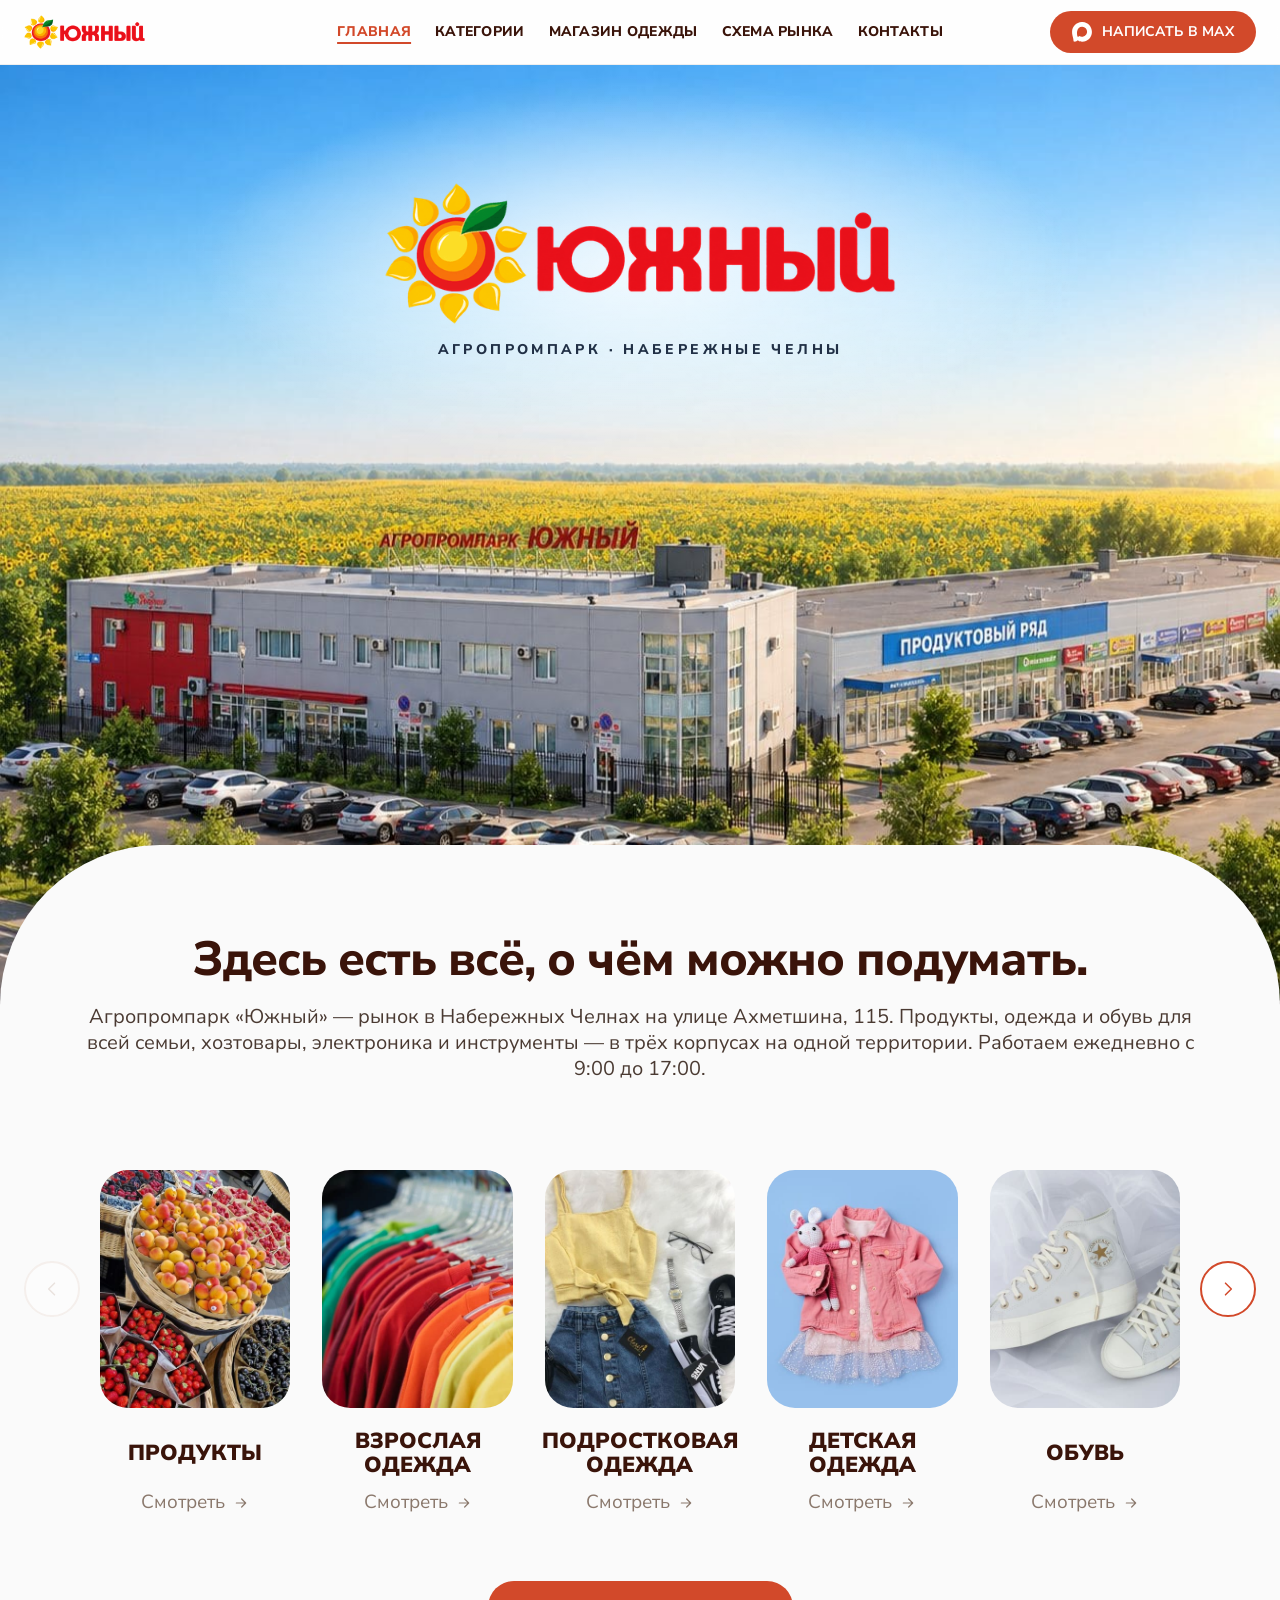
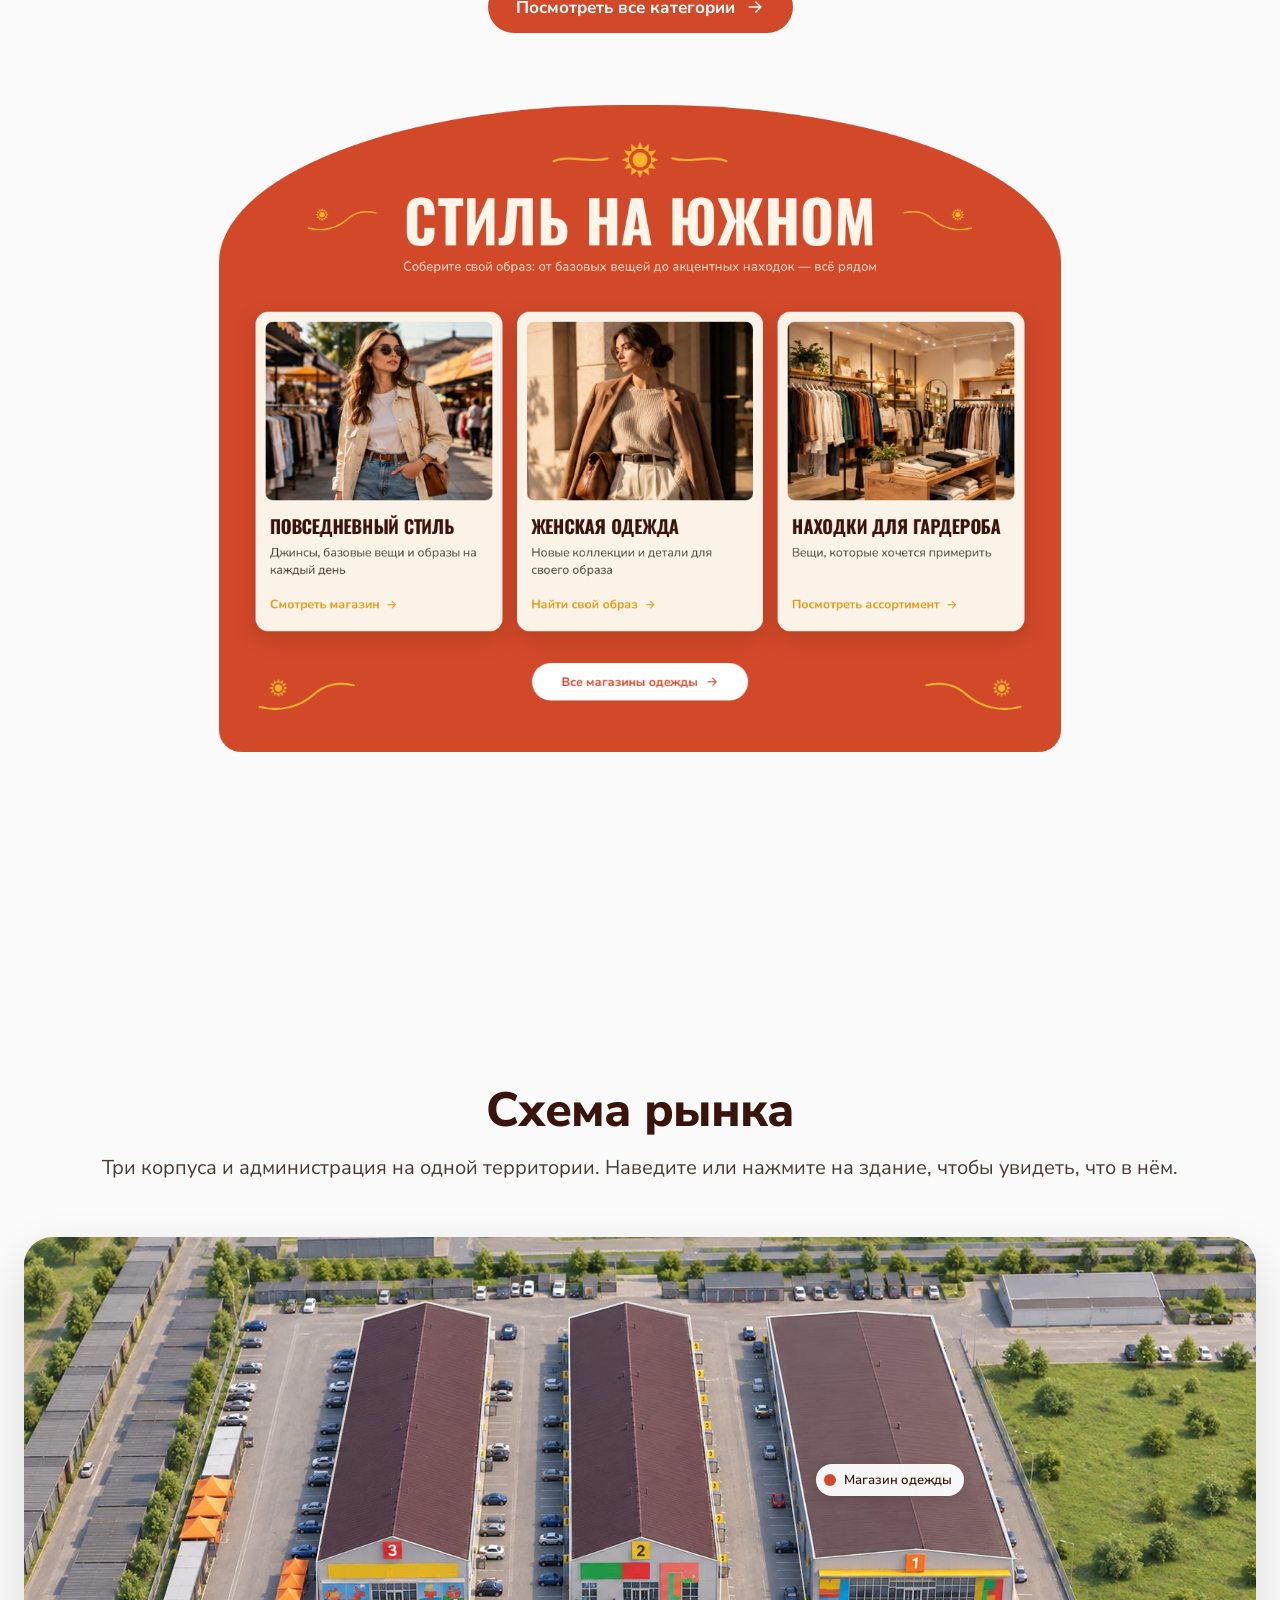
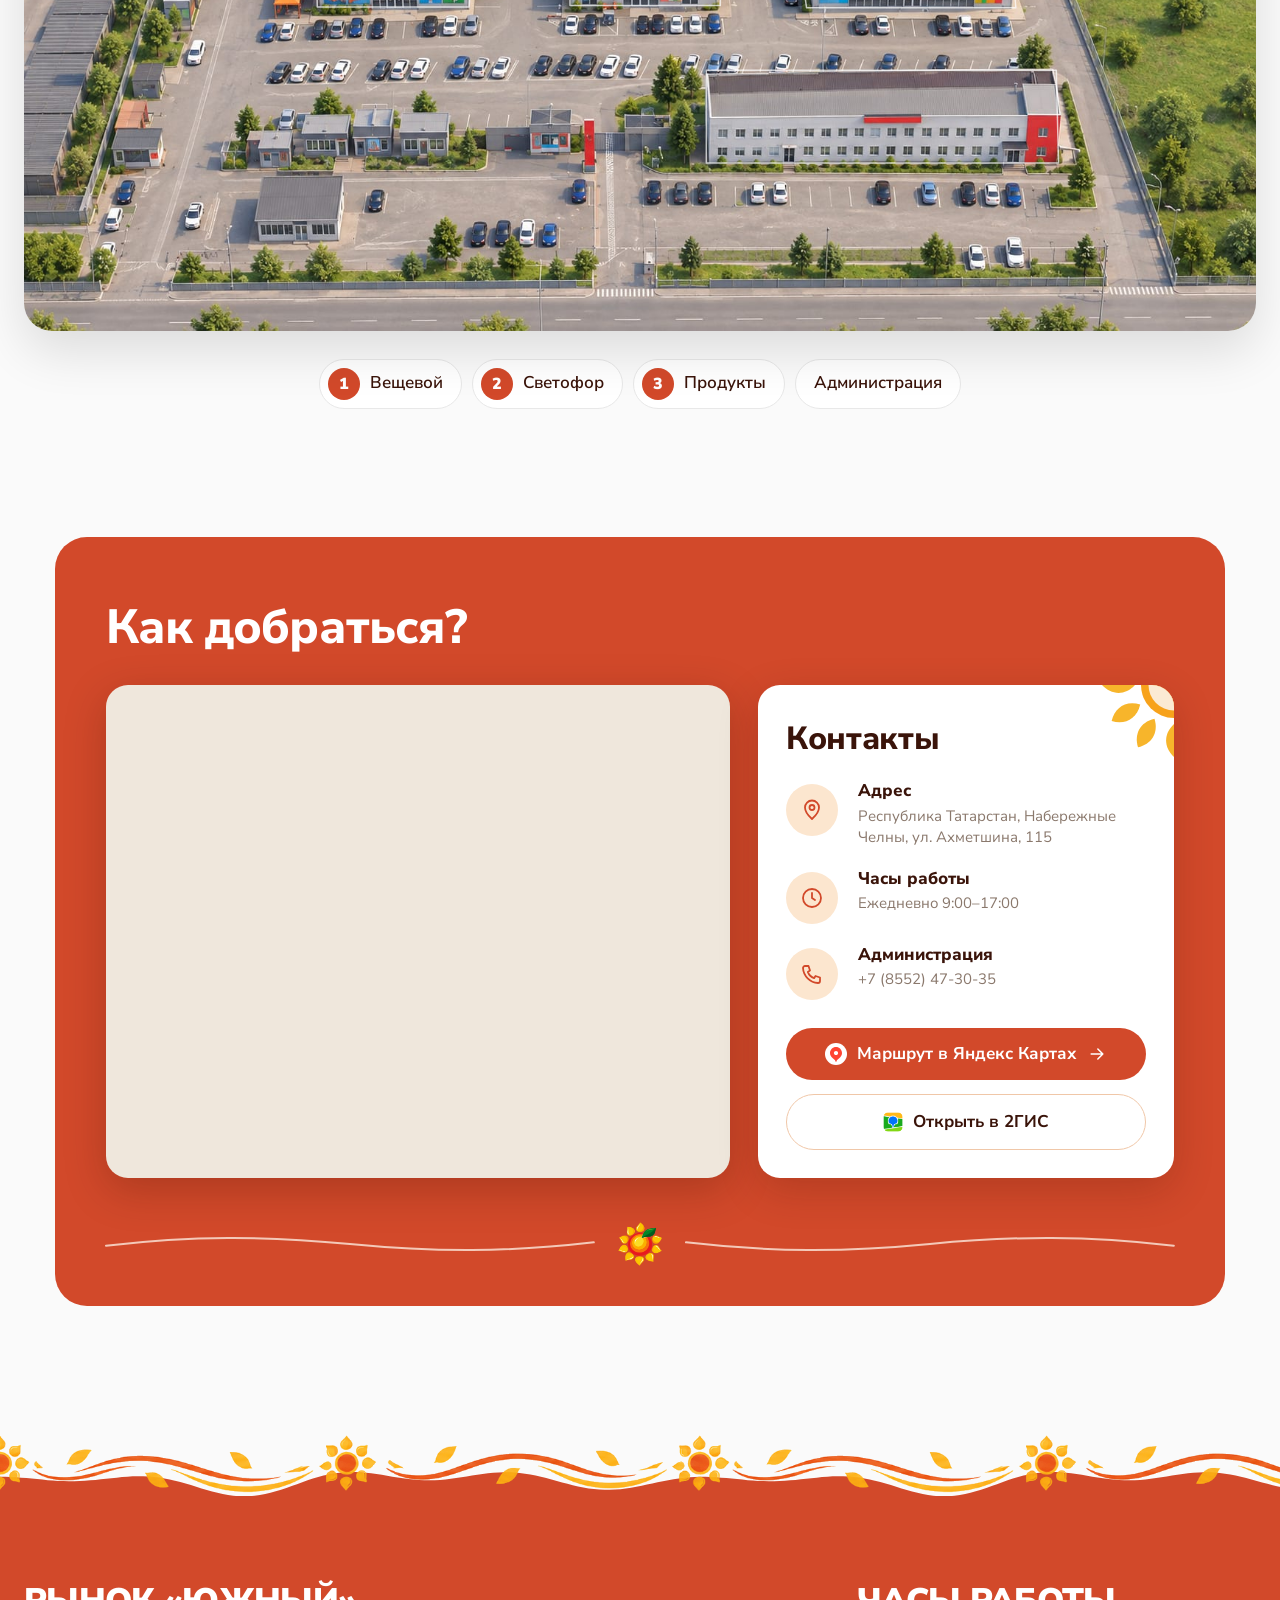
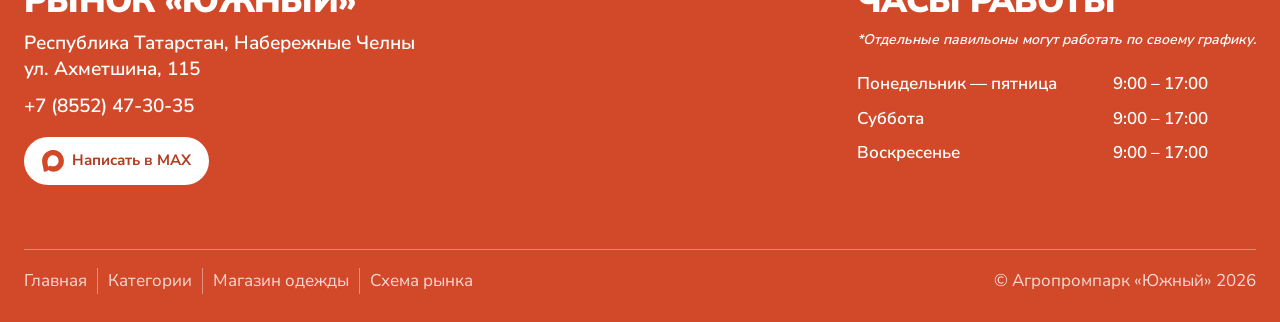
==== commit ee0159b0: "Ровные подписи категорий, исправления для Safari на iPhone - Карусель категорий: под название ровно " ====
--- a/index.html
+++ b/index.html
@@ -196,7 +196,7 @@
         <button class="mh-round mh-side mh-side-l" type="button" data-mh-prev aria-label="Назад"><svg class="i"><use href="#i-chev-l"/></svg></button>
         <div class="mh-cats" data-mh-carousel>
           <a class="mh-cat" href="kategorii.html"><span class="mh-cat-img"><img src="assets/img/cat/produkty.jpg" srcset="assets/img/cat/sm/produkty.jpg 400w, assets/img/cat/produkty.jpg 800w" sizes="(max-width: 900px) 70vw, 240px" alt="Продукты на рынке «Южный»" loading="lazy"></span><b>Продукты</b><small>Смотреть<svg class="i"><use href="#i-arrow"/></svg></small></a>
-          <a class="mh-cat" href="magazin.html"><span class="mh-cat-img"><img src="assets/img/cat/odezhda.jpg" srcset="assets/img/cat/sm/odezhda.jpg 400w, assets/img/cat/odezhda.jpg 800w" sizes="(max-width: 900px) 70vw, 240px" alt="Женская и мужская одежда на рынке «Южный»" loading="lazy"></span><b>Женская и мужская одежда</b><small>Смотреть<svg class="i"><use href="#i-arrow"/></svg></small></a>
+          <a class="mh-cat" href="magazin.html"><span class="mh-cat-img"><img src="assets/img/cat/odezhda.jpg" srcset="assets/img/cat/sm/odezhda.jpg 400w, assets/img/cat/odezhda.jpg 800w" sizes="(max-width: 900px) 70vw, 240px" alt="Женская и мужская одежда на рынке «Южный»" loading="lazy"></span><b>Взрослая одежда</b><small>Смотреть<svg class="i"><use href="#i-arrow"/></svg></small></a>
           <a class="mh-cat" href="kategorii.html"><span class="mh-cat-img"><img src="assets/img/cat/podrostkovaya.jpg" srcset="assets/img/cat/sm/podrostkovaya.jpg 400w, assets/img/cat/podrostkovaya.jpg 800w" sizes="(max-width: 900px) 70vw, 240px" alt="Подростковая одежда на рынке «Южный»" loading="lazy"></span><b>Подростковая одежда</b><small>Смотреть<svg class="i"><use href="#i-arrow"/></svg></small></a>
           <a class="mh-cat" href="kategorii.html"><span class="mh-cat-img"><img src="assets/img/cat/detskaya.jpg" srcset="assets/img/cat/sm/detskaya.jpg 400w, assets/img/cat/detskaya.jpg 800w" sizes="(max-width: 900px) 70vw, 240px" alt="Детская одежда на рынке «Южный»" loading="lazy"></span><b>Детская одежда</b><small>Смотреть<svg class="i"><use href="#i-arrow"/></svg></small></a>
           <a class="mh-cat" href="kategorii.html"><span class="mh-cat-img"><img src="assets/img/cat/obuv.jpg" srcset="assets/img/cat/sm/obuv.jpg 400w, assets/img/cat/obuv.jpg 800w" sizes="(max-width: 900px) 70vw, 240px" alt="Обувь на рынке «Южный»" loading="lazy"></span><b>Обувь</b><small>Смотреть<svg class="i"><use href="#i-arrow"/></svg></small></a>
--- a/assets/css/mh.css
+++ b/assets/css/mh.css
@@ -1183,3 +1183,30 @@
 @media (prefers-reduced-motion: reduce) {
   .bld polygon, .bld-tip, .scheme-map > img { transition: none; }
 }
+
+/* Карусель категорий на главной: под название ровно 2 строки, короткие названия
+   по центру этого места — «Смотреть» везде на одной линии и на одном расстоянии */
+.mh-cats .mh-cat b {
+  display: flex; align-items: center; justify-content: center;
+  min-height: 2.2em; margin-top: 22px; line-height: 1.1;
+}
+.mh-cats .mh-cat small { margin-top: 10px; padding-top: 0; }
+
+/* Safari на iPhone: при aspect-ratio + max-height блок фото в окне товара сужался
+   (справа белая полоса). Ширину задаём явно — фото всегда на всю ширину окна. */
+@media (max-width: 760px) {
+  .pm-img, .pm-photo-only .pm-img { width: 100%; max-width: none; }
+}
+
+/* Логотип на первом экране: белое свечение через filter: drop-shadow Safari обрезает
+   по краям картинки — был виден светлый прямоугольник. Заменяем мягким пятном света
+   за логотипом без жёстких границ. */
+.mh-hero-logo { filter: none; }
+.mh-hero-content { isolation: isolate; }
+.mh-hero-content::before {
+  content: ""; position: absolute; z-index: -1; left: 50%; top: 42%;
+  width: min(900px, 120vw); height: 320px; transform: translate(-50%, -50%);
+  background: radial-gradient(closest-side, rgba(255, 255, 255, .55), rgba(255, 255, 255, 0));
+  pointer-events: none;
+}
+.pm-img .pm-img-bg { max-width: none; }
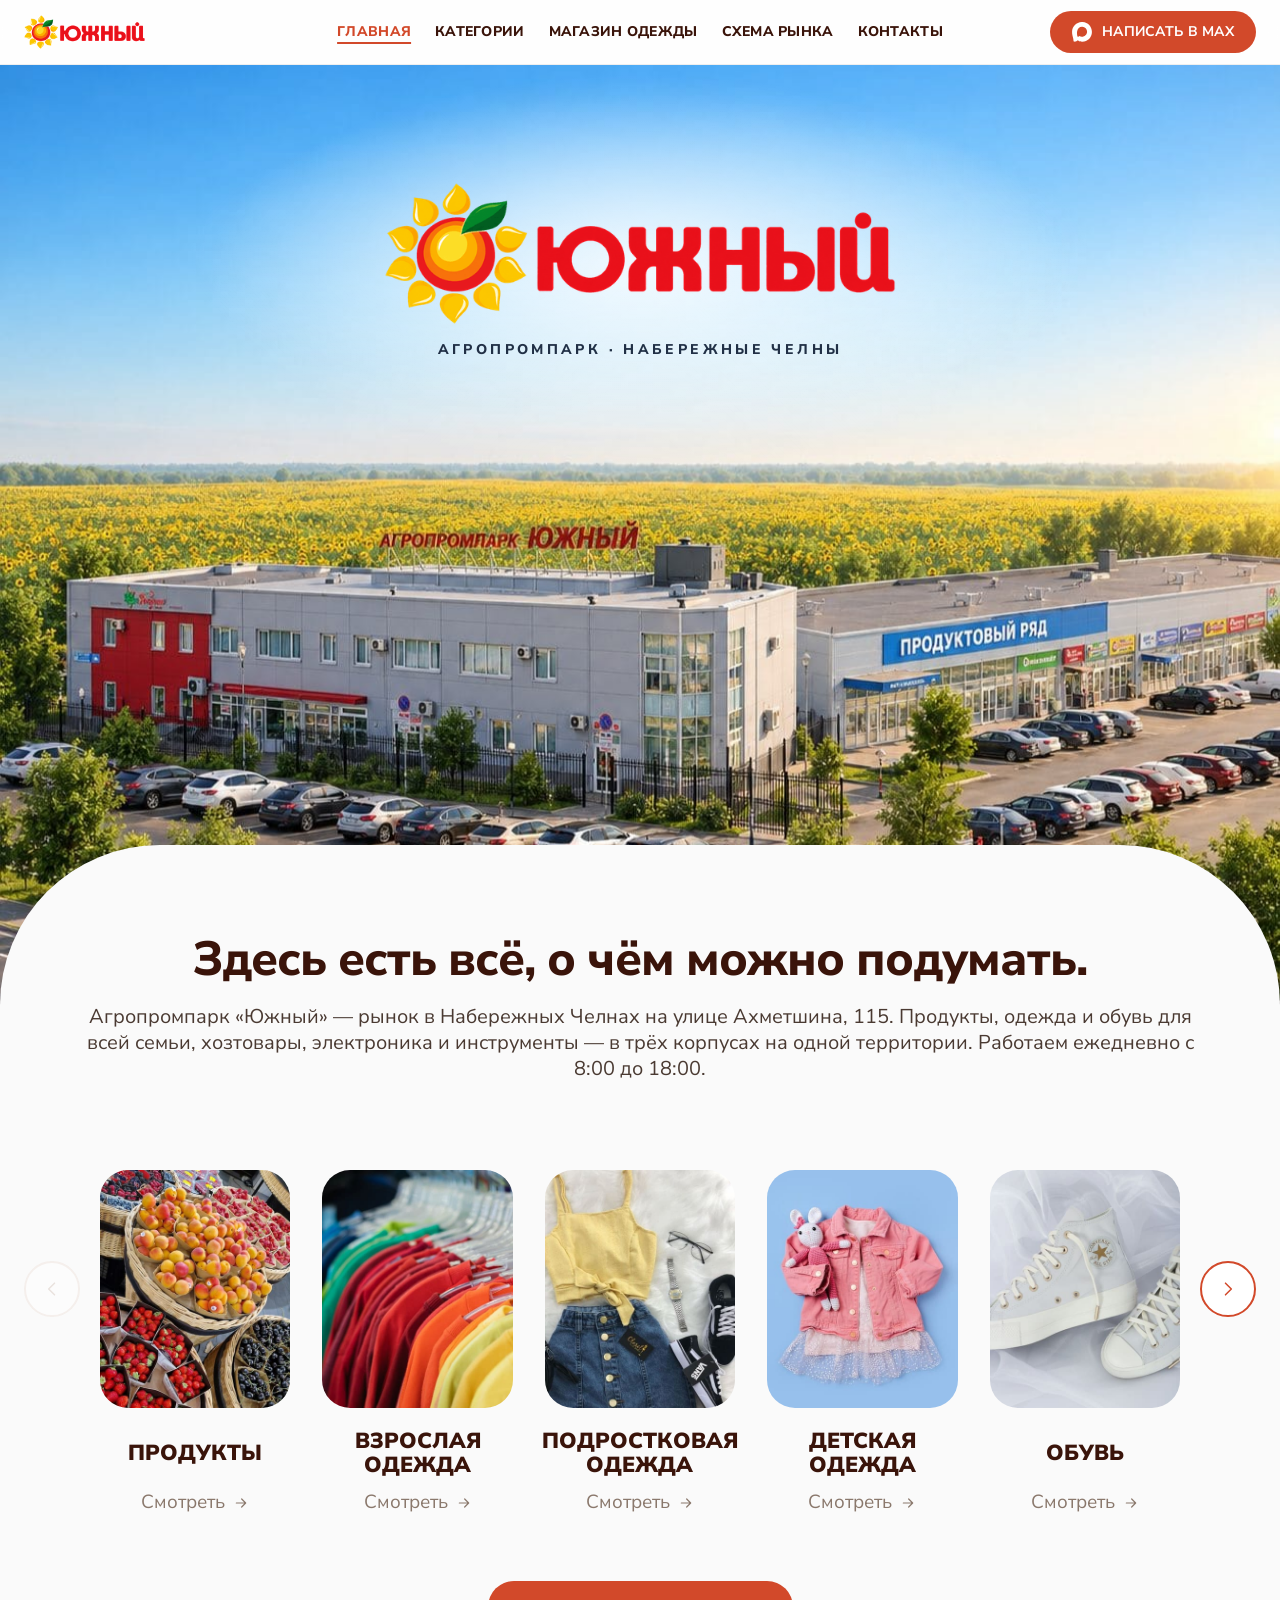
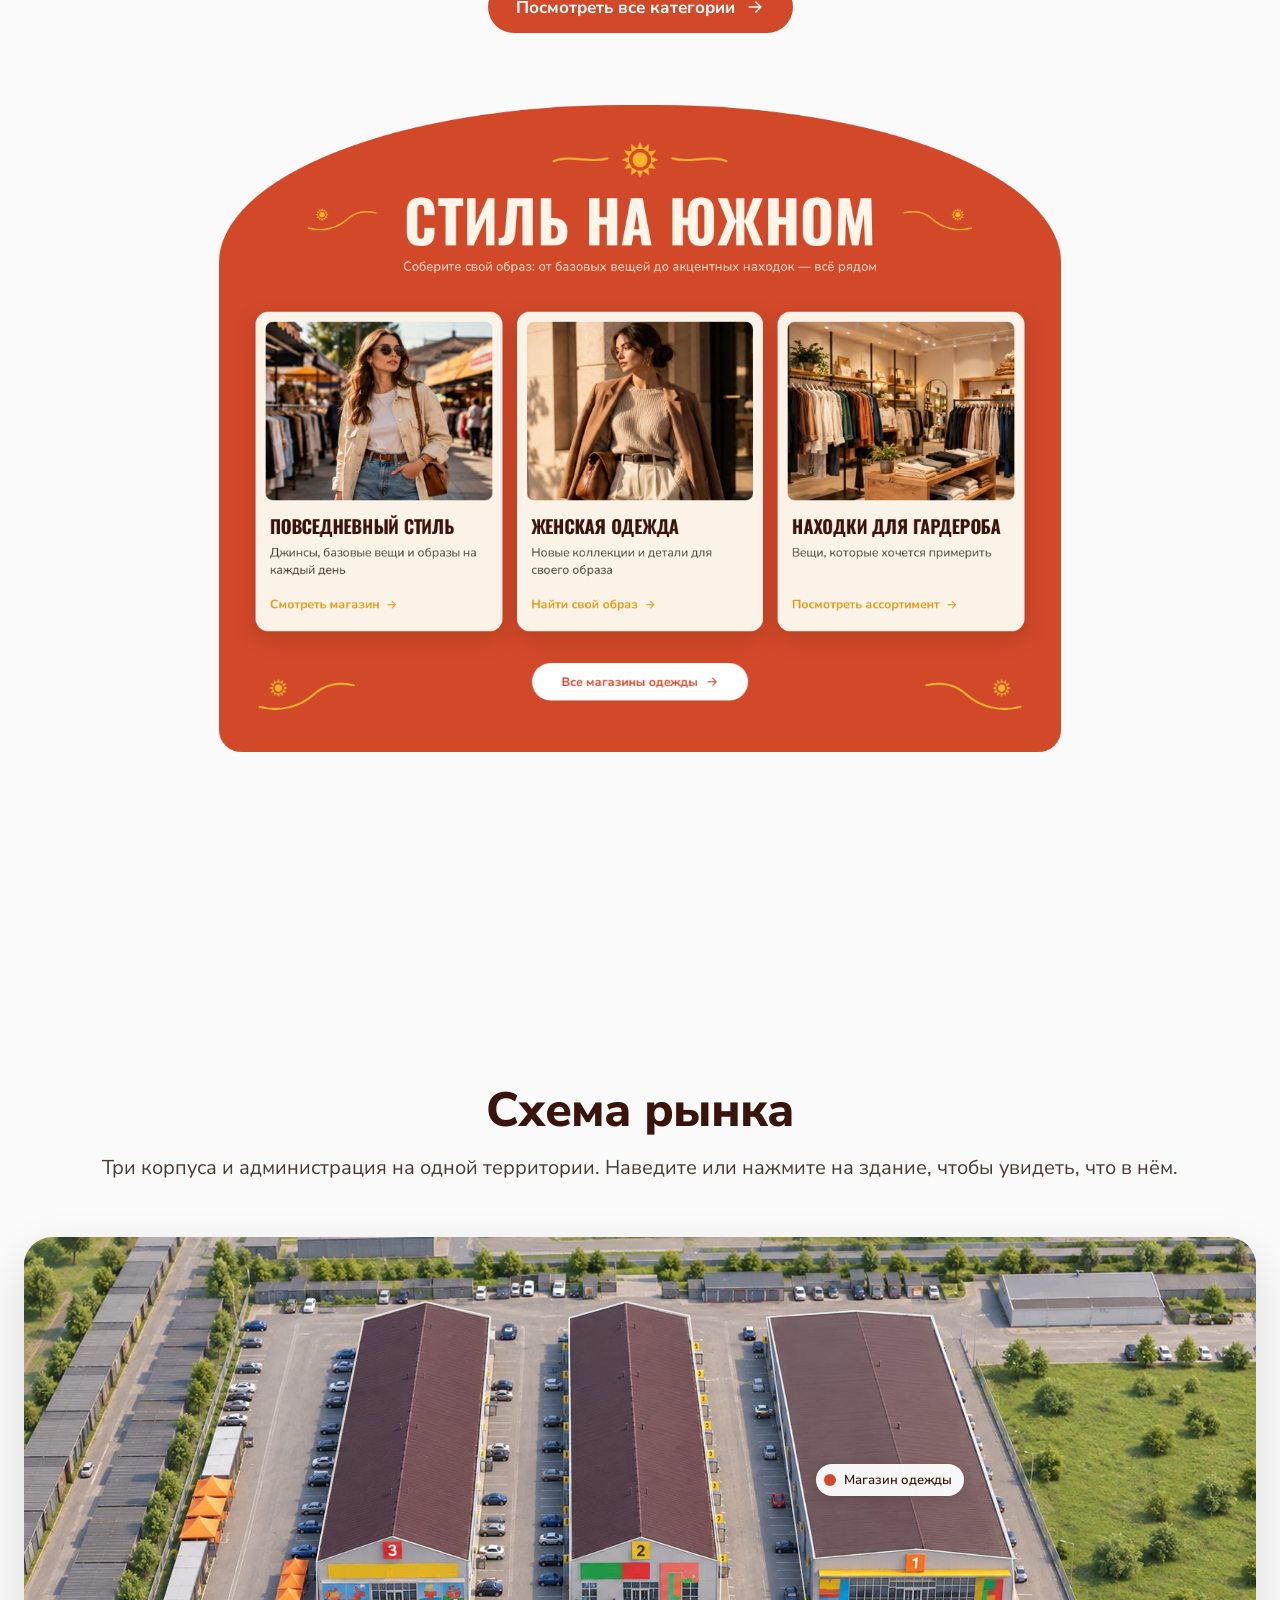
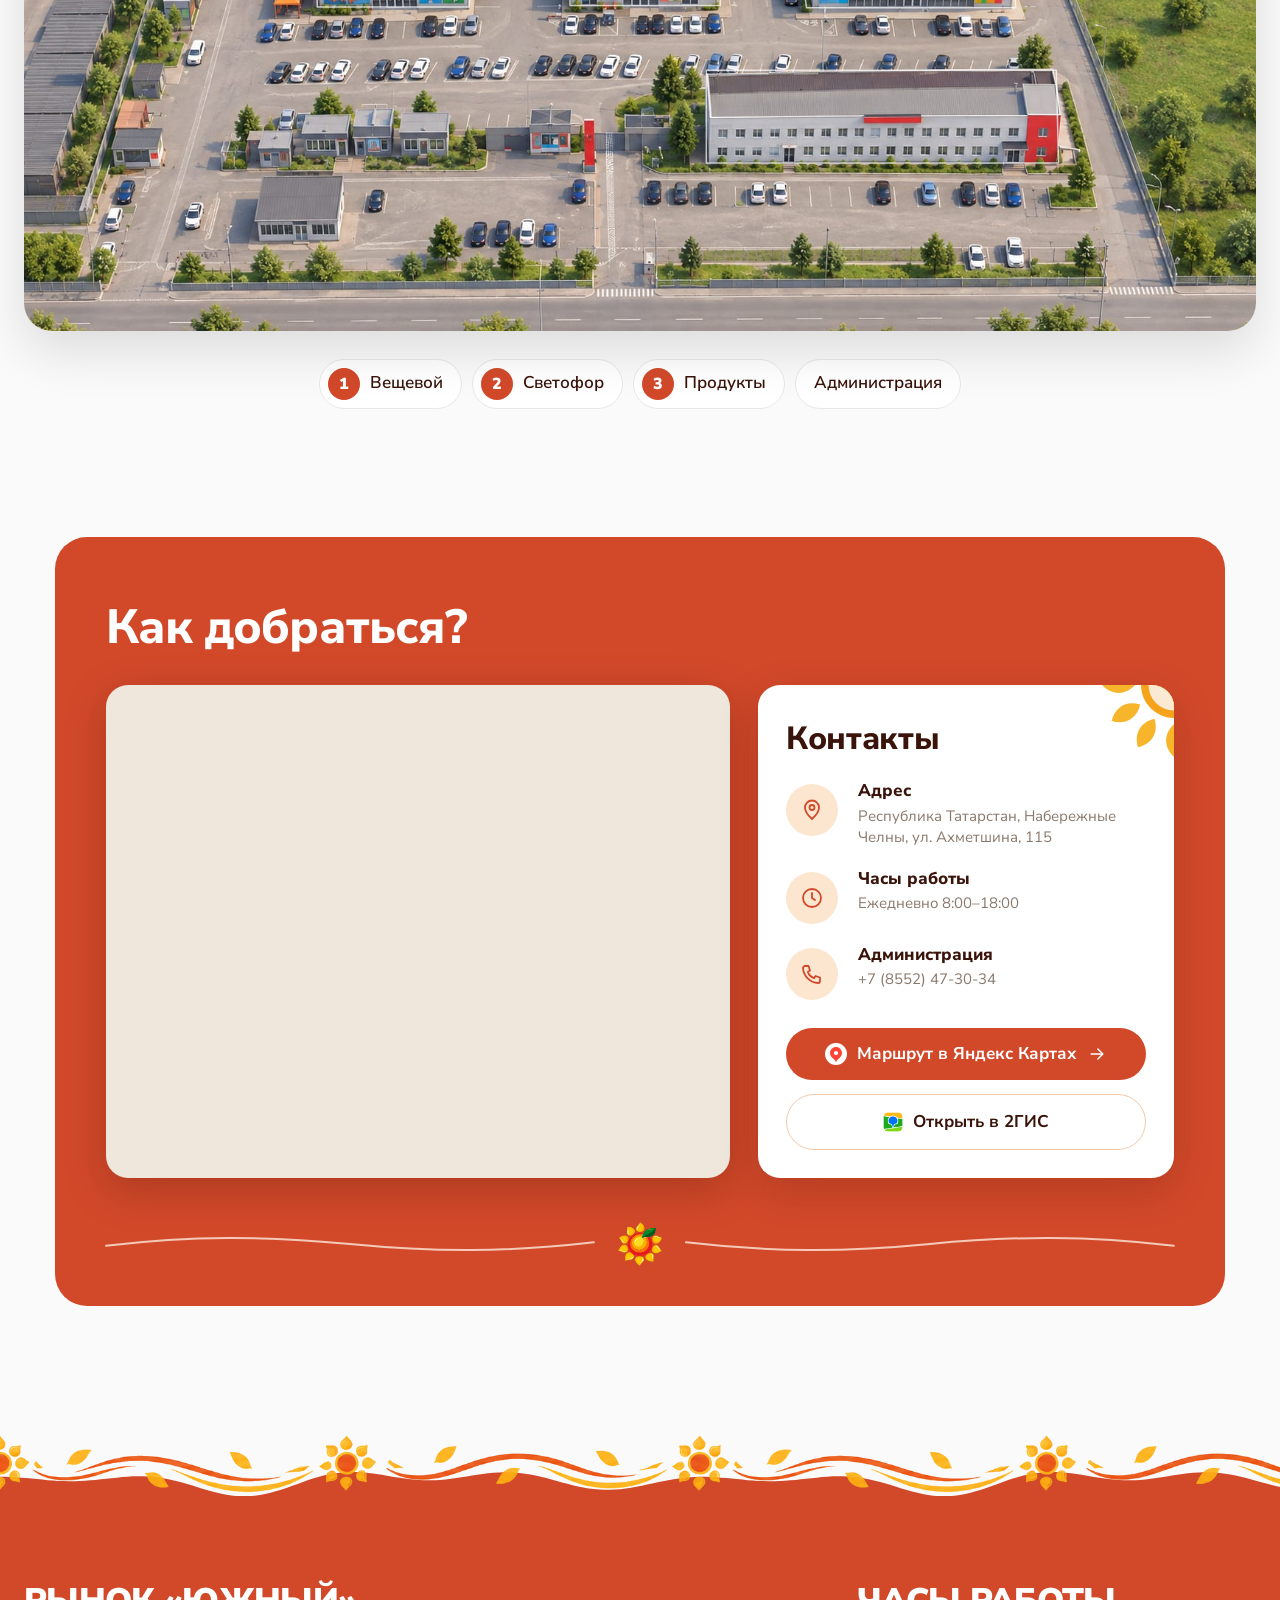
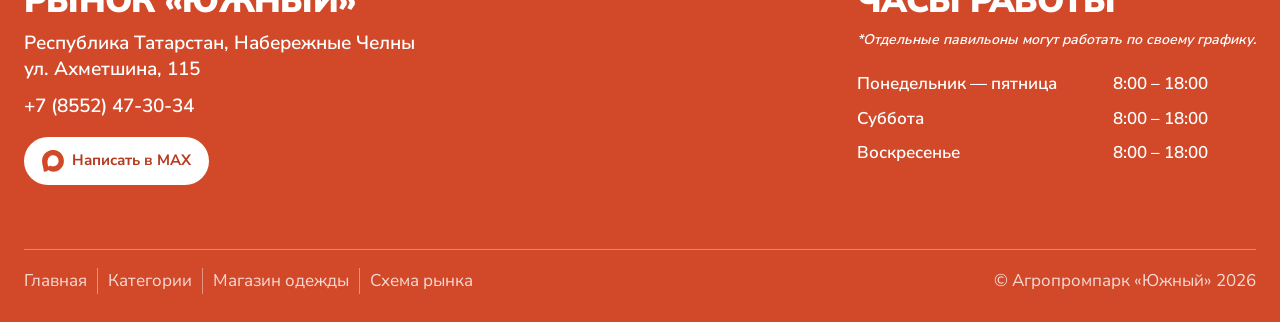
==== commit 4f837c54: "Телефон администрации 8 (8552) 47-30-34, часы работы 8:00–18:00 Co-Authored-By: Claude Opus 5.5 <nor" ====
--- a/index.html
+++ b/index.html
@@ -4,7 +4,7 @@
   <meta charset="utf-8">
   <meta name="viewport" content="width=device-width, initial-scale=1, viewport-fit=cover">
   <title>Рынок «Южный» в Набережных Челнах — агропромпарк на Ахметшина, 115</title>
-  <meta name="description" content="Агропромпарк «Южный» — рынок в Набережных Челнах: продукты, одежда, обувь, хозтовары, электроника, игрушки и комбикорм. ул. Ахметшина, 115. Ежедневно 9:00–17:00.">
+  <meta name="description" content="Агропромпарк «Южный» — рынок в Набережных Челнах: продукты, одежда, обувь, хозтовары, электроника, игрушки и комбикорм. ул. Ахметшина, 115. Ежедневно 8:00–18:00.">
   <link rel="canonical" href="https://example.com/">
   <meta name="robots" content="index, follow, max-image-preview:large">
   <meta name="theme-color" content="#FFFFFF">
@@ -21,7 +21,7 @@
   <meta property="og:locale" content="ru_RU">
   <meta property="og:site_name" content="Рынок «Южный»">
   <meta property="og:title" content="Рынок «Южный» в Набережных Челнах — агропромпарк на Ахметшина, 115">
-  <meta property="og:description" content="Агропромпарк «Южный» — рынок в Набережных Челнах: продукты, одежда, обувь, хозтовары, электроника, игрушки и комбикорм. ул. Ахметшина, 115. Ежедневно 9:00–17:00.">
+  <meta property="og:description" content="Агропромпарк «Южный» — рынок в Набережных Челнах: продукты, одежда, обувь, хозтовары, электроника, игрушки и комбикорм. ул. Ахметшина, 115. Ежедневно 8:00–18:00.">
   <meta property="og:url" content="https://example.com/">
   <meta property="og:image" content="https://example.com/assets/img/og-image.jpg">
   <meta property="og:image:width" content="1200">
@@ -65,7 +65,7 @@
           "https://example.com/assets/img/og-image.jpg",
           "https://example.com/assets/img/hero.jpg"
         ],
-        "telephone": "+7 8552 47-30-35",
+        "telephone": "+7 8552 47-30-34",
         "address": {
           "@type": "PostalAddress",
           "streetAddress": "ул. Ахметшина, 115",
@@ -90,8 +90,8 @@
               "Saturday",
               "Sunday"
             ],
-            "opens": "09:00",
-            "closes": "17:00"
+            "opens": "08:00",
+            "closes": "18:00"
           }
         ],
         "hasMap": "https://yandex.ru/maps/?pt=52.408211,55.721179&z=17&l=map",
@@ -187,7 +187,7 @@
   <div class="mh-sheet">
     <section class="mh-intro">
       <h2 class="mh-title">Здесь есть всё, о чём можно подумать.</h2>
-      <p class="mh-lead">Агропромпарк «Южный» — рынок в Набережных Челнах на улице Ахметшина, 115. Продукты, одежда и обувь для всей семьи, хозтовары, электроника и инструменты — в трёх корпусах на одной территории. Работаем ежедневно с 9:00 до 17:00.</p>
+      <p class="mh-lead">Агропромпарк «Южный» — рынок в Набережных Челнах на улице Ахметшина, 115. Продукты, одежда и обувь для всей семьи, хозтовары, электроника и инструменты — в трёх корпусах на одной территории. Работаем ежедневно с 8:00 до 18:00.</p>
     </section>
 
     <!-- Категории: 5 в ряд, на телефоне — карусель со счётчиком -->
@@ -297,8 +297,8 @@
           <h3>Контакты</h3>
           <ul class="rt-list">
             <li><span class="ic"><svg class="i"><use href="#i-pin"/></svg></span><div><b>Адрес</b><span>Республика Татарстан, Набережные Челны, ул.&nbsp;Ахметшина, 115</span></div></li>
-            <li><span class="ic"><svg class="i"><use href="#i-clock"/></svg></span><div><b>Часы работы</b><span>Ежедневно 9:00–17:00</span></div></li>
-            <li><span class="ic"><svg class="i"><use href="#i-phone"/></svg></span><div><b>Администрация</b><a href="tel:+78552473035">+7 (8552) 47-30-35</a></div></li>
+            <li><span class="ic"><svg class="i"><use href="#i-clock"/></svg></span><div><b>Часы работы</b><span>Ежедневно 8:00–18:00</span></div></li>
+            <li><span class="ic"><svg class="i"><use href="#i-phone"/></svg></span><div><b>Администрация</b><a href="tel:+78552473034">+7 (8552) 47-30-34</a></div></li>
           </ul>
           <a class="mh-btn mh-btn-orange rt-btn" href="https://yandex.ru/maps/?mode=routes&amp;rtt=auto&amp;rtext=~%D0%9D%D0%B0%D0%B1%D0%B5%D1%80%D0%B5%D0%B6%D0%BD%D1%8B%D0%B5%20%D0%A7%D0%B5%D0%BB%D0%BD%D1%8B%2C%20%D1%83%D0%BB%D0%B8%D1%86%D0%B0%20%D0%90%D1%85%D0%BC%D0%B5%D1%82%D1%88%D0%B8%D0%BD%D0%B0%2C%20115" target="_blank" rel="noopener"><img class="brand-ic" src="assets/img/brand/yandex-maps.svg" alt="" width="20" height="20">Маршрут в Яндекс Картах<svg class="i"><use href="#i-arrow"/></svg></a>
           <a class="rt-btn rt-btn-line" href="https://2gis.ru/nabchelny/firm/4081915443560633" target="_blank" rel="noopener"><img class="brand-ic" src="assets/img/brand/2gis.png" alt="" width="20" height="20">Открыть в 2ГИС</a>
@@ -328,7 +328,7 @@
         <div>
           <h2>Рынок «Южный»</h2>
           <p>Республика Татарстан, Набережные Челны<br>ул. Ахметшина, 115</p>
-          <p><a href="tel:+78552473035">+7 (8552) 47-30-35</a></p>
+          <p><a href="tel:+78552473034">+7 (8552) 47-30-34</a></p>
           <div class="mh-footer-links">
             <a data-max href="#"><svg class="i i-fill i-max" aria-hidden="true"><use href="#i-max"/></svg>Написать в MAX</a>
           </div>
@@ -338,9 +338,9 @@
         <h2>Часы работы</h2>
         <p class="note">*Отдельные павильоны могут работать по своему графику.</p>
         <table>
-          <tr><td>Понедельник — пятница</td><td>9:00 – 17:00</td></tr>
-          <tr><td>Суббота</td><td>9:00 – 17:00</td></tr>
-          <tr><td>Воскресенье</td><td>9:00 – 17:00</td></tr>
+          <tr><td>Понедельник — пятница</td><td>8:00 – 18:00</td></tr>
+          <tr><td>Суббота</td><td>8:00 – 18:00</td></tr>
+          <tr><td>Воскресенье</td><td>8:00 – 18:00</td></tr>
         </table>
       </div>
     </div>
